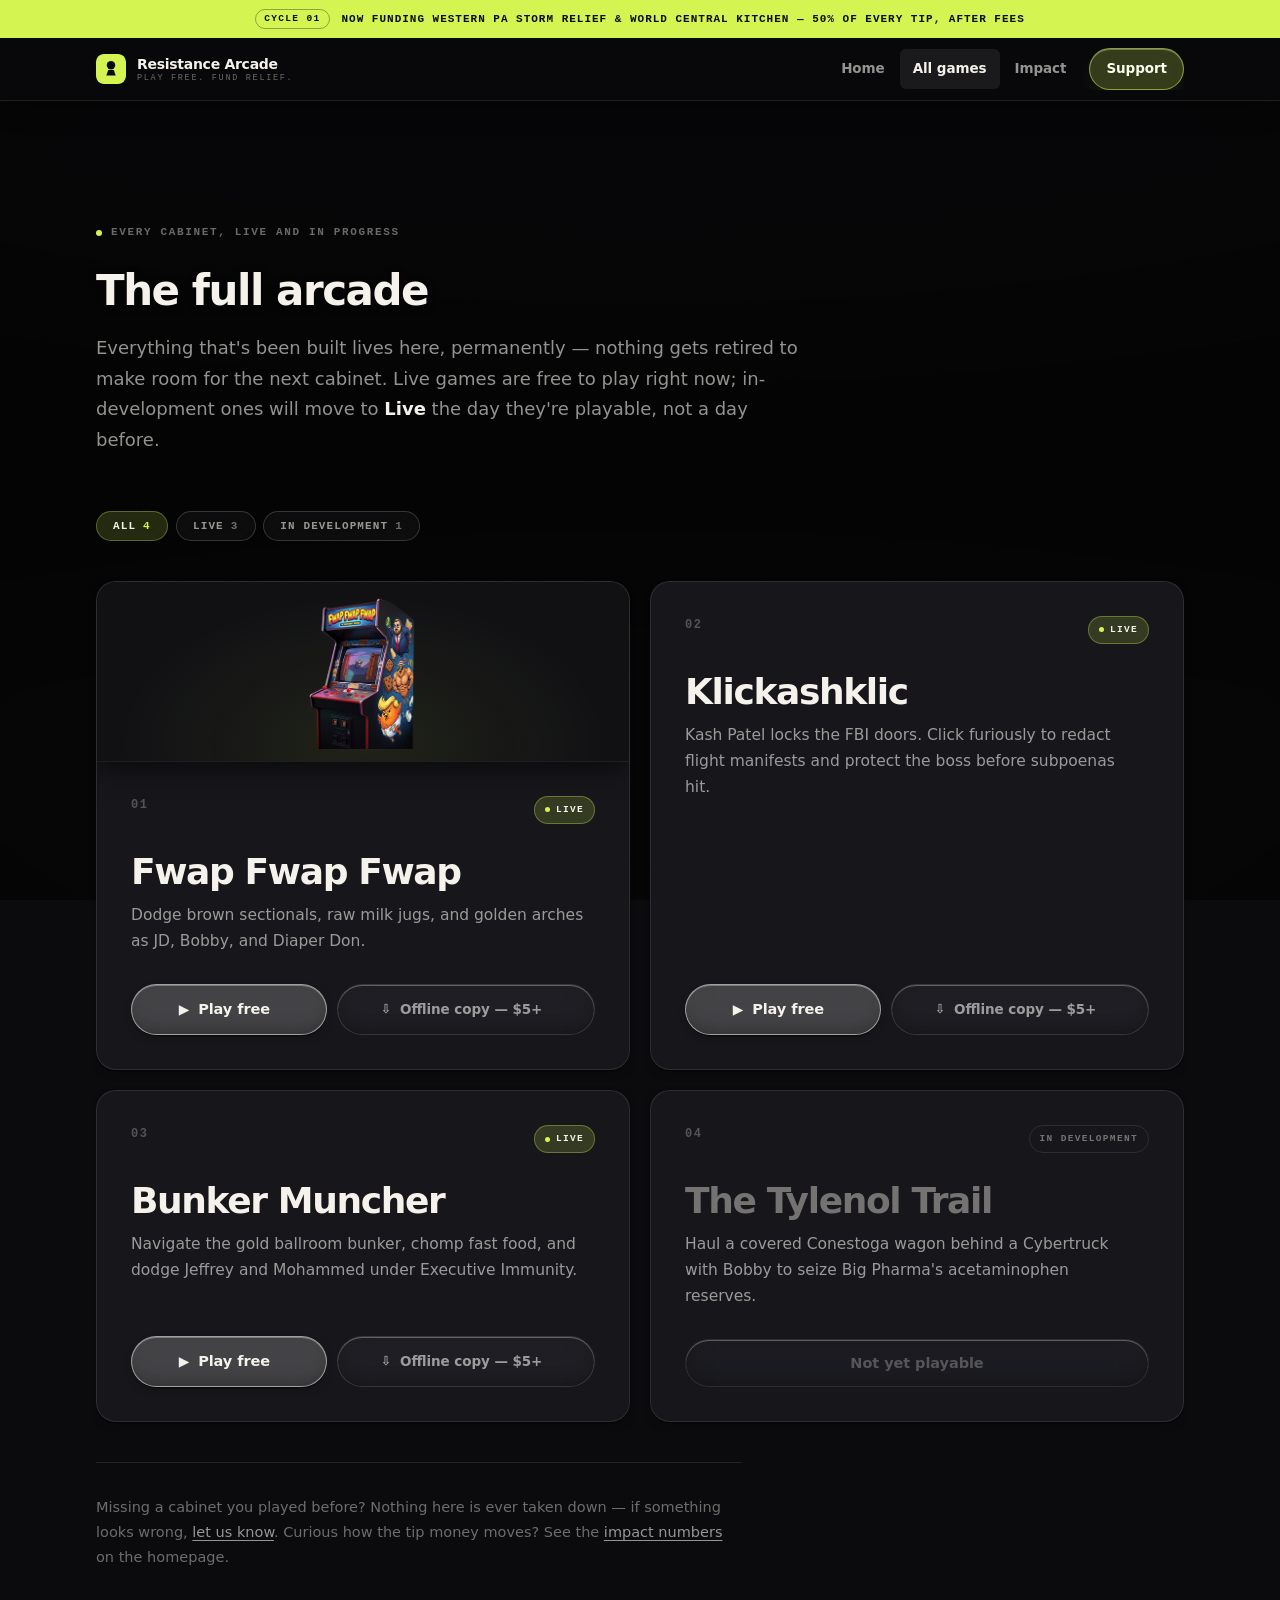
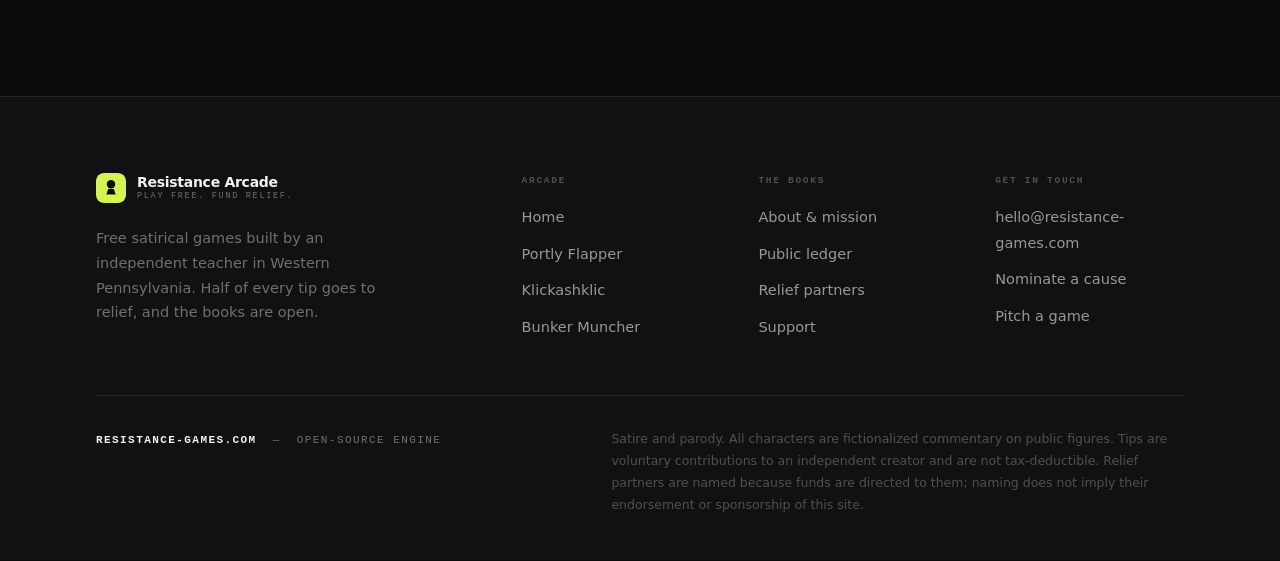
==== games.html @ b3519962 "Display cabinet art in compact 180px slot to preserve native image resolution" ====
<!DOCTYPE html>
<html lang="en">

<head>
  <meta charset="utf-8">
  <meta name="viewport" content="width=device-width, initial-scale=1, viewport-fit=cover">
  <title>All Cabinets — Resistance Arcade</title>
  <meta name="description"
    content="Every Resistance Arcade cabinet in one place — live, offline-ready, and in development. Free to play, always.">
  <link rel="canonical" href="https://resistance-games.com/games.html">
  <meta name="theme-color" content="#0B0B0D">
  <meta name="color-scheme" content="dark">
  <meta name="apple-mobile-web-app-capable" content="yes">
  <meta name="mobile-web-app-capable" content="yes">
  <meta name="apple-mobile-web-app-status-bar-style" content="black-translucent">
  <meta name="apple-mobile-web-app-title" content="Resistance Arcade">
  <meta name="application-name" content="Resistance Arcade">
  <meta name="format-detection" content="telephone=no">
  <link rel="manifest" href="./manifest.webmanifest">
  <link rel="apple-touch-icon" href="./icons/icon-180.png">
  <link rel="icon"
    href="data:image/svg+xml,%3Csvg xmlns='http://www.w3.org/2000/svg' viewBox='0 0 64 64'%3E%3Crect width='64' height='64' rx='14' fill='%23D4F551'/%3E%3Ccircle cx='32' cy='24' r='9' fill='%230B0B0D'/%3E%3Cpath d='M26 34h12l4 12H22z' fill='%230B0B0D'/%3E%3C/svg%3E">

  <meta property="og:type" content="website">
  <meta property="og:site_name" content="Resistance Arcade">
  <meta property="og:url" content="https://resistance-games.com/games.html">
  <meta property="og:title" content="All Cabinets — Resistance Arcade">
  <meta property="og:description" content="Every cabinet, live and in progress, in one place. Free to play, always.">
  <meta name="twitter:card" content="summary_large_image">
  <meta name="twitter:title" content="All Cabinets — Resistance Arcade">
  <meta name="twitter:description" content="Every cabinet, live and in progress, in one place. Free to play, always.">

  <style>
    /* ============================================================
   RESISTANCE ARCADE — resistance-games.com
   Brand system v2 · "editorial protest print"

   Two colours carry meaning, nothing is decorative:
     PAPER  — free, play, the games themselves
     SIGNAL — support, money, the ask
   Everything else is ink and hairlines.
   Single file. No CDNs, no external fonts, no trackers.
   ============================================================ */

    :root {
      /* --- ink --- */
      --ink-000: #0B0B0D;
      /* page ground */
      --ink-050: #111114;
      /* raised surface */
      --ink-100: #17171B;
      /* card */
      --ink-150: #1E1E23;
      /* card hover */
      --ink-200: #2A2A31;
      /* strong hairline */

      /* --- paper --- */
      --paper: #F5F2EC;
      --paper-80: rgba(245, 242, 236, .80);
      --paper-60: rgba(245, 242, 236, .60);
      --paper-42: rgba(245, 242, 236, .42);
      --paper-28: rgba(245, 242, 236, .28);

      /* --- hairlines --- */
      --line: rgba(245, 242, 236, .10);
      --line-soft: rgba(245, 242, 236, .06);
      --line-hard: rgba(245, 242, 236, .18);

      /* --- signal --- */
      --signal: #D4F551;
      --signal-lift: #E2FF7A;
      --signal-deep: #A6C633;
      --signal-08: rgba(212, 245, 81, .08);
      --signal-16: rgba(212, 245, 81, .16);
      --signal-32: rgba(212, 245, 81, .32);

      /* --- type --- */
      --sans: "Segoe UI Variable Display", "Segoe UI", -apple-system, BlinkMacSystemFont, "Helvetica Neue", Inter, system-ui, Arial, sans-serif;
      --mono: ui-monospace, "SFMono-Regular", "Cascadia Mono", "Segoe UI Mono", "Roboto Mono", Menlo, Consolas, monospace;

      /* --- metrics --- */
      --max: 1200px;
      --pad: clamp(20px, 5vw, 56px);
      --r-xs: 6px;
      --r-sm: 10px;
      --r-md: 14px;
      --r-lg: 20px;
      --safe-t: env(safe-area-inset-top, 0px);
      --safe-b: env(safe-area-inset-bottom, 0px);

      /* --- rhythm --- */
      --s1: 8px;
      --s2: 16px;
      --s3: 24px;
      --s4: 32px;
      --s5: 48px;
      --s6: 64px;
      --s7: 96px;
      --s8: 128px;

      /* --- depth ---
     Ambient + contact shadow pairs. Ambient is wide/soft (how much
     light the room loses); contact is tight/dark (where the object
     actually meets the surface). Stacking both reads as depth at
     any size — a single vague shadow does not. */
      --shadow-sm:
        0 1px 1px rgba(0, 0, 0, .5),
        0 4px 10px -4px rgba(0, 0, 0, .5);
      --shadow-md:
        0 1px 1px rgba(0, 0, 0, .4),
        0 12px 28px -10px rgba(0, 0, 0, .6),
        0 32px 60px -24px rgba(0, 0, 0, .5);
      --shadow-lg:
        0 2px 2px rgba(0, 0, 0, .35),
        0 24px 50px -16px rgba(0, 0, 0, .7),
        0 60px 100px -30px rgba(0, 0, 0, .6);
      --shadow-signal:
        0 18px 40px -18px var(--signal-32),
        0 2px 2px rgba(0, 0, 0, .4);

      /* --- neon tube ---
     --neon-core is the hot filament right at the letterforms.
     The wider layers are colour, not white — the text should read
     as a lit green tube, not paper that faded out. */
      --neon-core: #FAFFEC;
      --neon-glow-1: 0 0 2px var(--neon-core);
      --neon-glow-2: 0 0 7px var(--neon-core);
      --neon-glow-3: 0 0 18px var(--signal);
      --neon-glow-4: 0 0 38px var(--signal);
      --neon-glow-5: 0 0 76px var(--signal);
      --neon-glow-6: 0 0 140px var(--signal-32);
      --neon-glow-7: 0 0 230px var(--signal-16);
    }

    *,
    *::before,
    *::after {
      box-sizing: border-box;
    }

    html {
      -webkit-text-size-adjust: 100%;
      scroll-behavior: smooth;
    }

    @media (prefers-reduced-motion:reduce) {
      html {
        scroll-behavior: auto;
      }
    }

    body {
      margin: 0;
      min-height: 100vh;
      min-height: 100dvh;
      background: var(--ink-000);
      color: var(--paper);
      font-family: var(--sans);
      font-size: 16px;
      line-height: 1.6;
      font-feature-settings: "kern" 1, "liga" 1;
      -webkit-font-smoothing: antialiased;
      -moz-osx-font-smoothing: grayscale;
      overflow-x: hidden;
      padding-bottom: var(--safe-b);
    }

    body.is-locked {
      overflow: hidden;
    }

    img {
      max-width: 100%;
      display: block;
    }

    a {
      color: inherit;
    }

    ::selection {
      background: var(--signal);
      color: #0B0B0D;
    }

    :where(a, button, [tabindex]):focus-visible {
      outline: 2px solid var(--signal);
      outline-offset: 3px;
      border-radius: 4px;
    }

    .sr-only {
      position: absolute;
      width: 1px;
      height: 1px;
      margin: -1px;
      padding: 0;
      border: 0;
      clip: rect(0 0 0 0);
      clip-path: inset(50%);
      overflow: hidden;
      white-space: nowrap;
    }

    .skip {
      position: fixed;
      left: 50%;
      top: -80px;
      transform: translateX(-50%);
      z-index: 300;
      padding: 12px 22px;
      background: var(--signal);
      color: #0B0B0D;
      font-family: var(--mono);
      font-size: 11px;
      font-weight: 700;
      letter-spacing: .12em;
      text-transform: uppercase;
      text-decoration: none;
      border-radius: 0 0 var(--r-sm) var(--r-sm);
      transition: top .18s ease;
    }

    .skip:focus {
      top: 0;
    }

    /* Film grain — the print texture that replaces the old CRT gimmick */
    .grain {
      position: fixed;
      inset: 0;
      z-index: 1;
      pointer-events: none;
      opacity: .05;
      mix-blend-mode: overlay;
      background-image: url("data:image/svg+xml,%3Csvg xmlns='http://www.w3.org/2000/svg' width='180' height='180'%3E%3Cfilter id='n'%3E%3CfeTurbulence type='fractalNoise' baseFrequency='0.85' numOctaves='3' stitchTiles='stitch'/%3E%3C/filter%3E%3Crect width='180' height='180' filter='url(%23n)'/%3E%3C/svg%3E");
    }

    @media (prefers-reduced-motion:reduce) {
      .grain {
        opacity: .03;
      }
    }

    /* Vignette — pulls the far edges of the page a shade darker than
   the ground colour so content sits in a shallow "room" instead of
   on a flat plane. Purely tonal, never reads as a visible shape. */
    .vignette {
      position: fixed;
      inset: 0;
      z-index: 0;
      pointer-events: none;
      background:
        radial-gradient(ellipse 130% 60% at 50% -8%, rgba(0, 0, 0, 0) 0%, rgba(0, 0, 0, 0) 55%, rgba(0, 0, 0, .5) 100%),
        radial-gradient(ellipse 130% 60% at 50% 108%, rgba(0, 0, 0, 0) 0%, rgba(0, 0, 0, 0) 55%, rgba(0, 0, 0, .46) 100%),
        radial-gradient(ellipse 90% 90% at 50% 50%, rgba(0, 0, 0, 0) 0%, rgba(0, 0, 0, 0) 62%, rgba(0, 0, 0, .3) 100%);
    }

    /* ============================================================
   LAYOUT PRIMITIVES
   ============================================================ */

    .wrap {
      width: 100%;
      max-width: var(--max);
      margin: 0 auto;
      padding-left: var(--pad);
      padding-right: var(--pad);
    }

    .band {
      position: relative;
      z-index: 2;
      padding-top: clamp(56px, 9vw, 112px);
      padding-bottom: clamp(56px, 9vw, 112px);
      border-top: 1px solid var(--line);
      scroll-margin-top: 72px;
    }

    .band--flush {
      border-top: 0;
    }

    /* Section header: index number + title + rule */
    .sechead {
      display: flex;
      align-items: baseline;
      gap: clamp(14px, 2.4vw, 24px);
      margin-bottom: var(--s3);
    }

    .sechead__idx {
      flex: 0 0 auto;
      font-family: var(--mono);
      font-size: 11px;
      font-weight: 600;
      letter-spacing: .14em;
      color: var(--signal);
      padding-top: .55em;
    }

    .sechead__title {
      margin: 0;
      font-size: clamp(26px, 4.2vw, 42px);
      font-weight: 800;
      letter-spacing: -.035em;
      line-height: 1.05;
      color: var(--paper);
      text-shadow: 0 1px 0 rgba(0, 0, 0, .4), 0 2px 10px rgba(0, 0, 0, .3);
      cursor: default;
    }

    .sechead__rule {
      flex: 1;
      height: 1px;
      background: var(--line);
      transform: translateY(-.35em);
    }

    .sechead__meta {
      flex: 0 0 auto;
      font-family: var(--mono);
      font-size: 11px;
      letter-spacing: .12em;
      text-transform: uppercase;
      color: var(--paper-42);
      padding-top: .55em;
      white-space: nowrap;
    }

    @media (max-width:640px) {
      .sechead__meta {
        display: none;
      }
    }

    .sechead__meta--link {
      text-decoration: none;
      transition: color .16s ease;
    }

    @media (hover:hover) {
      .sechead__meta--link:hover {
        color: var(--signal);
      }
    }

    /* ============================================================
   NEON HEADING HOVER
   Headlines double as the shop sign. At rest they're plain ink
   on paper. On hover the tube stutters awake — a couple of false
   starts, a dim catch, then a full, held glow — the way an actual
   neon tube ionises. Pure CSS: the hover match re-triggers the
   keyframes every time, no JS needed.
   ============================================================ */
    .hero__title,
    .sechead__title {
      transition: text-shadow .5s ease, color .5s ease;
    }

    /* At rest, the big sign is a dying tube — mostly dark, sputtering
   a few uneven, half-hearted sparks that never quite hold. Hovering
   is what actually fixes it (neon-ignite, below). */
    .hero__title {
      animation: neon-dying 6.2s steps(1, end) infinite;
    }

    @keyframes neon-dying {

      0%,
      2% {
        color: var(--paper-28);
        text-shadow: none;
      }

      3% {
        color: var(--neon-core);
        text-shadow: var(--neon-glow-1), var(--neon-glow-2);
      }

      4%,
      7% {
        color: var(--paper-28);
        text-shadow: none;
      }

      8% {
        color: var(--neon-core);
        text-shadow: var(--neon-glow-1), var(--neon-glow-2), var(--neon-glow-3);
      }

      9%,
      19% {
        color: var(--paper-28);
        text-shadow: none;
      }

      20% {
        color: var(--signal-lift);
        text-shadow: var(--neon-glow-1), var(--neon-glow-2);
      }

      23%,
      24% {
        color: var(--paper-42);
        text-shadow: none;
      }

      25% {
        color: var(--signal-lift);
        text-shadow: var(--neon-glow-1), var(--neon-glow-2), var(--neon-glow-3);
      }

      27%,
      44% {
        color: var(--paper-28);
        text-shadow: none;
      }

      45% {
        color: var(--neon-core);
        text-shadow: var(--neon-glow-1), var(--neon-glow-2), var(--neon-glow-3), var(--neon-glow-4);
      }

      46% {
        color: var(--paper-28);
        text-shadow: none;
      }

      47% {
        color: var(--neon-core);
        text-shadow: var(--neon-glow-1), var(--neon-glow-2);
      }

      48%,
      64% {
        color: var(--paper-28);
        text-shadow: none;
      }

      65% {
        color: var(--signal-lift);
        text-shadow: var(--neon-glow-1), var(--neon-glow-2), var(--neon-glow-3);
      }

      67%,
      68% {
        color: var(--paper-42);
        text-shadow: none;
      }

      69% {
        color: var(--signal-lift);
        text-shadow: var(--neon-glow-1), var(--neon-glow-2);
      }

      71%,
      100% {
        color: var(--paper-28);
        text-shadow: none;
      }
    }

    @media (hover:hover) {

      .hero__title:hover,
      .sechead__title:hover {
        animation: neon-ignite 1.3s steps(1, end) 1;
        animation-fill-mode: forwards;
      }
    }

    @keyframes neon-ignite {
      0% {
        color: var(--paper);
        text-shadow: none;
      }

      4% {
        color: var(--neon-core);
        text-shadow: var(--neon-glow-1);
      }

      7% {
        color: var(--paper);
        text-shadow: none;
      }

      12% {
        color: var(--neon-core);
        text-shadow: var(--neon-glow-1), var(--neon-glow-2);
      }

      15% {
        color: var(--paper);
        text-shadow: none;
      }

      16% {
        color: var(--paper);
        text-shadow: none;
      }

      22% {
        color: var(--neon-core);
        text-shadow: var(--neon-glow-1), var(--neon-glow-2), var(--neon-glow-3);
      }

      25% {
        color: var(--paper-60);
        text-shadow: var(--neon-glow-1);
      }

      30% {
        color: var(--neon-core);
        text-shadow: var(--neon-glow-1), var(--neon-glow-2), var(--neon-glow-3), var(--neon-glow-4);
      }

      33% {
        color: var(--paper-80);
        text-shadow: var(--neon-glow-1), var(--neon-glow-2);
      }

      38%,
      100% {
        color: var(--neon-core);
        text-shadow: var(--neon-glow-1), var(--neon-glow-2), var(--neon-glow-3), var(--neon-glow-4), var(--neon-glow-5);
      }
    }

    /* Children with their own colour (the mono "The" kicker, "Arcade")
   are already tube-coloured — they just pick up the inherited glow
   without fighting the flicker's colour swaps. */
    .hero__title .the,
    .hero__title .l2 {
      transition: text-shadow .5s ease;
    }

    @media (prefers-reduced-motion:reduce) {
      .hero__title {
        animation: none;
        color: var(--paper-42);
        text-shadow: none;
      }

      .hero__title:hover,
      .sechead__title:hover {
        animation: none;
        color: var(--neon-core);
        text-shadow: var(--neon-glow-1), var(--neon-glow-2), var(--neon-glow-3), var(--neon-glow-4);
      }
    }

    .seclede {
      margin: 0 0 clamp(32px, 5vw, 56px);
      max-width: 62ch;
      font-size: clamp(16px, 1.9vw, 18px);
      line-height: 1.7;
      color: var(--paper-60);
    }

    /* Small mono eyebrow label */
    .eyebrow {
      display: inline-flex;
      align-items: center;
      gap: 9px;
      font-family: var(--mono);
      font-size: 11px;
      font-weight: 600;
      letter-spacing: .15em;
      text-transform: uppercase;
      color: var(--paper-42);
    }

    .eyebrow .tick {
      width: 6px;
      height: 6px;
      border-radius: 50%;
      background: var(--signal);
    }

    /* ============================================================
   CYCLE BAR
   ============================================================ */

    .cyclebar {
      position: relative;
      z-index: 12;
      background: var(--signal);
      color: #0B0B0D;
      padding-top: var(--safe-t);
      overflow: hidden;
    }

    .cyclebar__in {
      display: flex;
      align-items: center;
      justify-content: center;
      gap: 12px;
      padding: 9px var(--pad);
      font-family: var(--mono);
      font-size: 11px;
      font-weight: 700;
      letter-spacing: .09em;
      text-transform: uppercase;
      text-align: center;
      line-height: 1.5;
    }

    .cyclebar__in b {
      font-weight: 800;
    }

    .cyclebar__tag {
      flex: 0 0 auto;
      padding: 2px 8px;
      border: 1px solid rgba(11, 11, 13, .34);
      border-radius: 999px;
      font-size: 9.5px;
      letter-spacing: .14em;
    }

    @media (max-width:720px) {
      .cyclebar__tag {
        display: none;
      }
    }

    /* ============================================================
   NAV
   ============================================================ */

    .nav {
      position: sticky;
      top: 0;
      z-index: 11;
      background: rgba(11, 11, 13, .72);
      -webkit-backdrop-filter: saturate(180%) blur(18px);
      backdrop-filter: saturate(180%) blur(18px);
      border-bottom: 1px solid var(--line);
      box-shadow: 0 12px 30px -14px rgba(0, 0, 0, .6);
    }

    .nav__in {
      display: flex;
      align-items: center;
      gap: var(--s3);
      height: 62px;
    }

    .brand {
      display: inline-flex;
      align-items: center;
      gap: 11px;
      text-decoration: none;
      flex: 0 0 auto;
    }

    .brand__mark {
      width: 30px;
      height: 30px;
      border-radius: 8px;
      display: block;
    }

    .brand__type {
      display: flex;
      flex-direction: column;
      line-height: 1;
    }

    .brand__type b {
      font-size: 14px;
      font-weight: 800;
      letter-spacing: -.02em;
      color: var(--paper);
    }

    .brand__type span {
      margin-top: 3px;
      font-family: var(--mono);
      font-size: 8.5px;
      letter-spacing: .2em;
      text-transform: uppercase;
      color: var(--paper-42);
    }

    @media (max-width:520px) {
      .brand__type span {
        display: none;
      }
    }

    .nav__links {
      flex: 1;
      display: flex;
      align-items: center;
      justify-content: flex-end;
      gap: 2px;
      overflow-x: auto;
      scrollbar-width: none;
      -webkit-overflow-scrolling: touch;
    }

    .nav__links::-webkit-scrollbar {
      display: none;
    }

    .navlink {
      flex: 0 0 auto;
      appearance: none;
      border: 0;
      background: none;
      padding: 9px 13px;
      border-radius: var(--r-xs);
      font-family: var(--sans);
      font-size: 13.5px;
      font-weight: 600;
      letter-spacing: -.005em;
      color: var(--paper-60);
      text-decoration: none;
      cursor: pointer;
      white-space: nowrap;
      transition: color .16s ease, background .16s ease;
      -webkit-tap-highlight-color: transparent;
    }

    @media (hover:hover) {
      .navlink:hover {
        color: var(--paper);
        background: rgba(245, 242, 236, .06);
      }
    }

    .navlink--cta {
      margin-left: 8px;
      padding: 9px 16px;
      background: rgba(212, 245, 81, .22);
      backdrop-filter: blur(14px) saturate(170%);
      -webkit-backdrop-filter: blur(14px) saturate(170%);
      border: 1px solid rgba(212, 245, 81, .55);
      box-shadow: inset 0 1px 0 rgba(255, 255, 255, .3), 0 10px 24px -12px var(--signal-32);
      color: var(--neon-core);
      font-weight: 700;
      border-radius: 999px;
      transition: background .16s ease, border-color .16s ease, color .16s ease;
    }

    @media (hover:hover) {
      .navlink--cta:hover {
        background: rgba(212, 245, 81, .32);
        border-color: var(--signal-lift);
        color: #fff;
      }
    }

    /* Below the breakpoint the links overflow and scroll. `flex-end` would
   strand the first items off the left edge with no way to reach them,
   so the row anchors to the start instead. */
    @media (max-width:760px) {
      .nav__links {
        justify-content: flex-start;
      }
    }

    @media (max-width:600px) {
      .nav__in {
        gap: var(--s2);
      }

      .navlink {
        padding: 9px 10px;
        font-size: 13px;
      }
    }

    /* Logomark carries the brand once there is no room for the wordmark */
    @media (max-width:520px) {
      .brand__type {
        display: none;
      }

      .nav__in {
        gap: 12px;
      }
    }

    /* ============================================================
   HERO
   ============================================================ */

    .hero {
      position: relative;
      z-index: 2;
      padding-top: clamp(56px, 9vw, 108px);
      padding-bottom: clamp(40px, 6vw, 72px);
      overflow: hidden;
    }

    .hero::before {
      content: "";
      position: absolute;
      top: -40%;
      right: -10%;
      width: min(760px, 90vw);
      aspect-ratio: 1;
      background: radial-gradient(circle, var(--signal-16) 0%, rgba(212, 245, 81, 0) 66%);
      pointer-events: none;
    }

    .hero::after {
      content: "";
      position: absolute;
      inset: auto -6% -30% auto;
      width: min(520px, 70vw);
      aspect-ratio: 1;
      background: radial-gradient(circle, var(--signal-08) 0%, rgba(212, 245, 81, 0) 70%);
      pointer-events: none;
    }

    .hero__eyebrow {
      margin-bottom: clamp(22px, 3.6vw, 34px);
    }

    .hero__title {
      margin: 0;
      font-size: clamp(46px, 12.5vw, 132px);
      font-weight: 800;
      line-height: .90;
      letter-spacing: -.055em;
      text-transform: uppercase;
      color: var(--paper);
      text-shadow: 0 1px 0 rgba(0, 0, 0, .4), 0 3px 14px rgba(0, 0, 0, .35);
      cursor: default;
    }

    .hero__title .the {
      display: block;
      font-family: var(--mono);
      font-size: clamp(11px, 1.5vw, 14px);
      font-weight: 600;
      letter-spacing: .34em;
      line-height: 1;
      color: var(--signal);
      margin-bottom: clamp(12px, 1.8vw, 20px);
      text-transform: uppercase;
    }

    .hero__title .l2 {
      display: block;
      color: var(--signal);
    }

    .hero__lede {
      margin: clamp(26px, 4vw, 40px) 0 0;
      max-width: 56ch;
      font-size: clamp(17px, 2.1vw, 21px);
      line-height: 1.62;
      color: var(--paper-60);
    }

    .hero__lede strong {
      color: var(--paper);
      font-weight: 650;
    }

    .hero__cta {
      margin-top: clamp(28px, 4vw, 40px);
      display: flex;
      flex-wrap: wrap;
      gap: 12px;
    }

    .hero__cta .btn {
      width: auto;
    }

    .hero__badges {
      margin: clamp(30px, 4.4vw, 44px) 0 0;
      padding: 0;
      list-style: none;
      display: flex;
      flex-wrap: wrap;
      gap: 8px 10px;
    }

    .hero__badges li {
      font-family: var(--mono);
      font-size: 10.5px;
      letter-spacing: .13em;
      text-transform: uppercase;
      padding: 6px 13px;
      border-radius: 999px;
      background: rgba(212, 245, 81, .05);
      border: 1px solid var(--signal);
      color: var(--neon-core);
      text-shadow:
        0 0 2px var(--neon-core),
        0 0 6px var(--signal),
        0 0 15px var(--signal);
      box-shadow:
        0 0 1px var(--signal),
        0 0 3px var(--signal),
        0 0 12px var(--signal-32),
        inset 0 0 8px var(--signal-16);
      animation: neon-hum 3.4s ease-in-out infinite;
    }

    .hero__badges li:nth-child(2) {
      animation-delay: -.6s;
    }

    .hero__badges li:nth-child(3) {
      animation-delay: -1.5s;
    }

    .hero__badges li:nth-child(4) {
      animation-delay: -.3s;
    }

    .hero__badges li:nth-child(5) {
      animation-delay: -2.1s;
    }

    @keyframes neon-hum {

      0%,
      100% {
        filter: brightness(1);
      }

      45% {
        filter: brightness(1.14);
      }

      50% {
        filter: brightness(.94);
      }

      55% {
        filter: brightness(1.1);
      }
    }

    @media (prefers-reduced-motion:reduce) {
      .hero__badges li {
        animation: none;
      }
    }

    /* ============================================================
   STAT STRIP
   ============================================================ */

    .stats {
      position: relative;
      z-index: 2;
      border-top: 1px solid var(--line);
      border-bottom: 1px solid var(--line);
      background: var(--ink-050);
      box-shadow: inset 0 12px 24px -18px rgba(0, 0, 0, .65), inset 0 -12px 24px -18px rgba(0, 0, 0, .65);
    }

    .stats__grid {
      display: grid;
      grid-template-columns: 1fr;
    }

    @media (min-width:720px) {
      .stats__grid {
        grid-template-columns: repeat(3, 1fr);
      }
    }

    .stat {
      padding: clamp(24px, 3.4vw, 36px) 0;
      border-bottom: 1px solid var(--line);
    }

    .stat:last-child {
      border-bottom: 0;
    }

    @media (min-width:720px) {
      .stat {
        border-bottom: 0;
        border-left: 1px solid var(--line);
        padding-left: clamp(24px, 3vw, 40px);
      }

      .stat:first-child {
        border-left: 0;
        padding-left: 0;
      }
    }

    .stat__label {
      display: block;
      font-family: var(--mono);
      font-size: 10px;
      font-weight: 600;
      letter-spacing: .17em;
      text-transform: uppercase;
      color: var(--paper-42);
      margin-bottom: 12px;
    }

    .stat__value {
      display: block;
      font-size: clamp(28px, 4.6vw, 44px);
      font-weight: 800;
      line-height: 1;
      letter-spacing: -.04em;
      font-variant-numeric: tabular-nums;
      color: var(--paper);
    }

    .stat--signal .stat__value {
      color: var(--signal);
    }

    .stat__sub {
      display: block;
      margin-top: 10px;
      font-size: 13px;
      line-height: 1.6;
      color: var(--paper-42);
    }

    .stats__foot {
      padding: 0 0 clamp(22px, 3vw, 30px);
      margin: 0;
      font-family: var(--mono);
      font-size: 11px;
      line-height: 1.8;
      color: var(--paper-28);
      max-width: 88ch;
    }

    /* ============================================================
   GAMES
   ============================================================ */

    .games {
      display: grid;
      grid-template-columns: 1fr;
      gap: clamp(14px, 1.6vw, 20px);
    }

    @media (min-width:760px) {
      .games {
        grid-template-columns: repeat(2, minmax(0, 1fr));
      }
    }

    .game {
      position: relative;
      display: flex;
      flex-direction: column;
      background: var(--ink-100);
      border: 1px solid var(--line);
      border-radius: var(--r-lg);
      box-shadow: var(--shadow-sm);
      overflow: hidden;
      transition: background .2s ease, border-color .2s ease, transform .2s ease, box-shadow .2s ease;
    }

    .game__art {
      display: block;
      width: 100%;
      height: 180px;
      object-fit: contain;
      object-position: center;
      background: radial-gradient(ellipse at 50% 90%, rgba(212, 245, 81, 0.08) 0%, rgba(17, 17, 20, 0) 65%), var(--ink-050);
      padding: 12px 0;
      border-bottom: 1px solid var(--line-soft);
      filter: drop-shadow(0 6px 14px rgba(0, 0, 0, 0.6));
      transition: transform .2s ease, filter .2s ease;
    }

    .game__body {
      display: flex;
      flex-direction: column;
      flex: 1;
      padding: clamp(24px, 3vw, 34px);
    }

    @media (hover:hover) {
      .game:not(.game--soon):hover {
        background: var(--ink-150);
        border-color: var(--line-hard);
        transform: translateY(-3px);
        box-shadow: var(--shadow-md);
      }

      .game:not(.game--soon):hover .game__art {
        transform: translateY(-2px) scale(1.02);
        filter: drop-shadow(0 10px 20px rgba(0, 0, 0, 0.8));
      }

      .game:not(.game--soon):hover .game__idx {
        color: var(--signal);
      }
    }

    @media (prefers-reduced-motion:reduce) {
      .game {
        transition: none;
      }

      .game:hover {
        transform: none;
      }
    }

    .game__top {
      display: flex;
      align-items: flex-start;
      justify-content: space-between;
      gap: 16px;
      margin-bottom: clamp(20px, 3vw, 30px);
    }

    .game__idx {
      font-family: var(--mono);
      font-size: 12px;
      font-weight: 600;
      letter-spacing: .12em;
      color: var(--paper-28);
      transition: color .2s ease;
    }

    .pill {
      flex: 0 0 auto;
      display: inline-flex;
      align-items: center;
      gap: 6px;
      font-family: var(--mono);
      font-size: 9.5px;
      font-weight: 700;
      letter-spacing: .14em;
      text-transform: uppercase;
      padding: 5px 10px;
      border-radius: 999px;
      white-space: nowrap;
    }

    .pill--live {
      color: var(--paper);
      background: var(--signal-16);
      border: 1px solid var(--signal-32);
    }

    .pill--live .dot {
      width: 5px;
      height: 5px;
      border-radius: 50%;
      background: var(--signal);
    }

    .pill--soon {
      color: var(--paper-42);
      border: 1px solid var(--line);
    }

    .game__title {
      margin: 0 0 12px;
      font-size: clamp(26px, 3.4vw, 36px);
      font-weight: 800;
      line-height: 1.02;
      letter-spacing: -.038em;
      color: var(--paper);
    }

    .game--soon .game__title {
      color: var(--paper-42);
    }

    /* The link-out tile that replaces a fixed 4th card on the homepage
   teaser — visually a doorway, not another cabinet. */
    .game--browse {
      border-style: dashed;
      background: var(--ink-050);
      justify-content: center;
    }

    .game--browse .game__title {
      color: var(--paper-80);
    }

    .game--browse .game__desc {
      max-width: none;
    }

    @media (hover:hover) {
      .game--browse:hover .btn--line {
        --btn-bg: rgba(212, 245, 81, .14);
        --btn-bd: var(--signal-32);
        --btn-fg: var(--signal-lift);
      }
    }

    .game__desc {
      margin: 0 0 clamp(22px, 3vw, 30px);
      font-size: 15.5px;
      line-height: 1.68;
      color: var(--paper-60);
      flex: 1;
      max-width: 46ch;
    }

    .game__actions {
      display: flex;
      flex-wrap: wrap;
      gap: 10px;
    }

    .game__actions .btn {
      width: auto;
      flex: 1 1 auto;
      min-width: 140px;
    }

    /* ============================================================
   BUTTONS
   ============================================================ */

    .btn {
      --btn-bg: rgba(245, 242, 236, .06);
      --btn-fg: var(--paper);
      --btn-bd: rgba(245, 242, 236, .16);
      --btn-shadow: var(--shadow-sm);
      display: inline-flex;
      align-items: center;
      justify-content: center;
      gap: 9px;
      width: 100%;
      min-height: 48px;
      padding: 13px 22px;
      background: var(--btn-bg);
      color: var(--btn-fg);
      border: 1px solid var(--btn-bd);
      border-radius: 999px;
      backdrop-filter: blur(16px) saturate(170%);
      -webkit-backdrop-filter: blur(16px) saturate(170%);
      box-shadow:
        inset 0 1px 0 rgba(255, 255, 255, .3),
        inset 0 -14px 18px -14px rgba(0, 0, 0, .35),
        var(--btn-shadow);
      font-family: var(--sans);
      font-size: 14.5px;
      font-weight: 650;
      letter-spacing: -.005em;
      text-decoration: none;
      text-align: center;
      cursor: pointer;
      transition: background .18s ease, color .18s ease, border-color .18s ease, transform .12s ease, box-shadow .18s ease;
      -webkit-tap-highlight-color: transparent;
      touch-action: manipulation;
    }

    .btn:active {
      transform: translateY(1px);
    }

    .btn .ico {
      font-size: .95em;
      line-height: 1;
    }

    /* Paper — free, play, the games. The brightest, most opaque pane —
   still glass, the page behind it stays faintly visible through
   the frost. */
    .btn--paper {
      --btn-bg: rgba(245, 242, 236, .20);
      --btn-fg: var(--paper);
      --btn-bd: rgba(255, 255, 255, .5);
      --btn-shadow: var(--shadow-sm);
      font-weight: 700;
    }

    @media (hover:hover) {
      .btn--paper:hover {
        --btn-bg: rgba(255, 255, 255, .32);
        --btn-bd: rgba(255, 255, 255, .72);
        --btn-shadow: var(--shadow-md);
      }
    }

    /* Signal — support, money, the ask. Green-tinted glass, lit from
   within — the same tube colour as the neon headings. */
    .btn--signal {
      --btn-bg: rgba(212, 245, 81, .20);
      --btn-fg: var(--neon-core);
      --btn-bd: rgba(212, 245, 81, .55);
      --btn-shadow: var(--shadow-signal);
      font-weight: 700;
    }

    @media (hover:hover) {
      .btn--signal:hover {
        --btn-bg: rgba(212, 245, 81, .30);
        --btn-bd: var(--signal-lift);
        --btn-fg: #fff;
      }
    }

    /* Outline — secondary. Barely-there pane, mostly a lit edge. */
    .btn--line {
      --btn-bg: rgba(245, 242, 236, .05);
      --btn-fg: var(--paper);
      --btn-bd: rgba(245, 242, 236, .22);
      --btn-shadow: var(--shadow-sm);
    }

    @media (hover:hover) {
      .btn--line:hover {
        --btn-bg: rgba(245, 242, 236, .13);
        --btn-bd: rgba(245, 242, 236, .42);
      }
    }

    /* Quiet — tertiary, compact */
    .btn--quiet {
      --btn-bg: rgba(245, 242, 236, .03);
      --btn-fg: var(--paper-60);
      --btn-bd: rgba(245, 242, 236, .12);
      --btn-shadow: 0 0 0 rgba(0, 0, 0, 0);
      min-height: 42px;
      padding: 10px 18px;
      font-size: 13.5px;
    }

    @media (hover:hover) {
      .btn--quiet:hover {
        --btn-fg: var(--signal);
        --btn-bd: var(--signal-32);
        --btn-bg: var(--signal-08);
      }
    }

    .btn[disabled] {
      --btn-bg: rgba(245, 242, 236, .02);
      --btn-fg: var(--paper-28);
      --btn-bd: rgba(245, 242, 236, .08);
      --btn-shadow: 0 0 0 rgba(0, 0, 0, 0);
      cursor: not-allowed;
    }

    .btn[disabled]:active {
      transform: none;
    }

    /* ============================================================
   PARTNERS
   ============================================================ */

    .partners {
      display: grid;
      grid-template-columns: 1fr;
      gap: clamp(14px, 1.6vw, 20px);
    }

    @media (min-width:820px) {
      .partners {
        grid-template-columns: repeat(2, minmax(0, 1fr));
      }
    }

    .partner {
      display: flex;
      flex-direction: column;
      padding: clamp(24px, 3vw, 34px);
      background: var(--ink-100);
      border: 1px solid var(--line);
      border-radius: var(--r-lg);
      box-shadow: var(--shadow-sm);
    }

    .partner__head {
      display: flex;
      align-items: center;
      gap: 14px;
      padding-bottom: var(--s3);
      margin-bottom: var(--s3);
      border-bottom: 1px solid var(--line);
    }

    /* Slot for an approved logo. Replace the initials with an <img>
   once the organization has given written permission. */
    .partner__mark {
      flex: 0 0 auto;
      width: 48px;
      height: 48px;
      display: inline-flex;
      align-items: center;
      justify-content: center;
      border: 1px solid var(--line-hard);
      border-radius: var(--r-sm);
      font-family: var(--mono);
      font-size: 12px;
      font-weight: 700;
      letter-spacing: .02em;
      color: var(--paper-60);
    }

    .partner__scope {
      display: block;
      font-family: var(--mono);
      font-size: 9.5px;
      font-weight: 600;
      letter-spacing: .17em;
      text-transform: uppercase;
      color: var(--signal);
      margin-bottom: 5px;
    }

    .partner__name {
      margin: 0;
      font-size: 18px;
      font-weight: 750;
      letter-spacing: -.022em;
      line-height: 1.25;
      color: var(--paper);
    }

    .partner__body {
      margin: 0;
      font-size: 15px;
      line-height: 1.7;
      color: var(--paper-60);
    }

    .partner__why {
      margin-top: var(--s3);
      padding-left: 16px;
      border-left: 2px solid var(--signal-32);
      font-size: 14.5px;
      line-height: 1.7;
      color: var(--paper-60);
      flex: 1;
    }

    .partner__why b {
      display: block;
      font-family: var(--mono);
      font-size: 9.5px;
      font-weight: 600;
      letter-spacing: .17em;
      text-transform: uppercase;
      color: var(--paper-42);
      margin-bottom: 7px;
    }

    .partner__meta {
      margin: var(--s3) 0 0;
      padding-top: var(--s2);
      border-top: 1px solid var(--line);
      font-family: var(--mono);
      font-size: 10.5px;
      letter-spacing: .05em;
      color: var(--paper-28);
      line-height: 1.8;
    }

    .partner__meta a {
      color: var(--paper-42);
      text-decoration: underline;
      text-underline-offset: 3px;
    }

    @media (hover:hover) {
      .partner__meta a:hover {
        color: var(--signal);
      }
    }

    .rotation {
      margin-top: clamp(18px, 2.4vw, 26px);
      padding: clamp(20px, 2.6vw, 28px);
      border: 1px solid var(--line);
      border-radius: var(--r-lg);
      background: var(--ink-050);
      box-shadow: var(--shadow-sm);
      font-size: 15px;
      line-height: 1.72;
      color: var(--paper-60);
    }

    .rotation strong {
      color: var(--paper);
      font-weight: 650;
    }

    /* ============================================================
   SUPPORT
   ============================================================ */

    .support {
      position: relative;
      padding: clamp(28px, 4.4vw, 52px);
      border: 1px solid var(--signal-32);
      border-radius: var(--r-lg);
      background:
        radial-gradient(120% 130% at 0% 0%, var(--signal-08), rgba(212, 245, 81, 0) 62%),
        var(--ink-050);
      box-shadow: var(--shadow-signal);
      overflow: hidden;
    }

    .support__title {
      margin: var(--s3) 0 0;
      font-size: clamp(28px, 4.6vw, 46px);
      font-weight: 800;
      line-height: 1.02;
      letter-spacing: -.042em;
      color: var(--paper);
      max-width: 18ch;
    }

    .support__copy {
      margin: var(--s3) 0 0;
      max-width: 64ch;
      font-size: clamp(16px, 1.9vw, 18px);
      line-height: 1.72;
      color: var(--paper-60);
    }

    .support__copy strong {
      color: var(--paper);
      font-weight: 650;
    }

    .support__cta {
      margin-top: clamp(28px, 3.6vw, 40px);
      display: grid;
      grid-template-columns: 1fr;
      gap: 12px;
    }

    @media (min-width:620px) {
      .support__cta {
        grid-template-columns: repeat(2, minmax(0, 1fr));
      }

      .support__cta .btn--line {
        grid-column: 1 / -1;
      }
    }

    @media (min-width:900px) {
      .support__cta {
        grid-template-columns: repeat(3, minmax(0, 1fr));
      }

      .support__cta .btn--line {
        grid-column: auto;
      }
    }

    .allocation {
      margin-top: clamp(30px, 4vw, 44px);
      padding-top: clamp(24px, 3vw, 32px);
      border-top: 1px solid var(--line);
    }

    .alloc__bar {
      display: flex;
      height: 8px;
      border-radius: 999px;
      overflow: hidden;
      margin-bottom: var(--s3);
      background: var(--ink-200);
    }

    .alloc__seg {
      height: 100%;
    }

    .alloc__seg--a {
      width: 25%;
      background: var(--signal);
    }

    .alloc__seg--b {
      width: 25%;
      background: var(--signal-lift);
      opacity: .62;
    }

    .alloc__seg--c {
      width: 50%;
      background: var(--paper-28);
    }

    .alloc__list {
      margin: 0;
      padding: 0;
      list-style: none;
      display: grid;
      gap: 14px;
      grid-template-columns: 1fr;
    }

    @media (min-width:700px) {
      .alloc__list {
        grid-template-columns: repeat(3, 1fr);
        gap: 24px;
      }
    }

    .alloc__list li {
      display: flex;
      gap: 14px;
      align-items: flex-start;
      font-size: 14px;
      line-height: 1.6;
      color: var(--paper-60);
    }

    .alloc__pct {
      flex: 0 0 auto;
      min-width: 46px;
      font-size: 19px;
      font-weight: 800;
      letter-spacing: -.03em;
      font-variant-numeric: tabular-nums;
      color: var(--paper);
    }

    .alloc__list li:nth-child(1) .alloc__pct,
    .alloc__list li:nth-child(2) .alloc__pct {
      color: var(--signal);
    }

    .alloc__list strong {
      color: var(--paper);
      font-weight: 650;
    }

    .fineprint {
      margin: clamp(24px, 3vw, 32px) 0 0;
      padding-top: var(--s3);
      border-top: 1px solid var(--line);
      font-size: 13px;
      line-height: 1.75;
      color: var(--paper-42);
      max-width: 76ch;
    }

    /* ============================================================
   INVOLVE
   ============================================================ */

    .involve {
      display: grid;
      grid-template-columns: 1fr;
      gap: clamp(14px, 1.6vw, 20px);
    }

    @media (min-width:760px) {
      .involve {
        grid-template-columns: repeat(2, minmax(0, 1fr));
      }
    }

    .involve__card {
      display: flex;
      flex-direction: column;
      padding: clamp(24px, 3vw, 34px);
      background: var(--ink-100);
      border: 1px solid var(--line);
      border-radius: var(--r-lg);
      box-shadow: var(--shadow-sm);
      transition: border-color .2s ease, box-shadow .2s ease, transform .2s ease;
    }

    @media (hover:hover) {
      .involve__card:hover {
        border-color: var(--line-hard);
        box-shadow: var(--shadow-md);
        transform: translateY(-2px);
      }
    }

    @media (prefers-reduced-motion:reduce) {
      .involve__card:hover {
        transform: none;
      }
    }

    .involve__h {
      margin: var(--s2) 0 12px;
      font-size: clamp(21px, 2.6vw, 26px);
      font-weight: 750;
      letter-spacing: -.03em;
      line-height: 1.15;
      color: var(--paper);
    }

    .involve__p {
      margin: 0 0 var(--s4);
      font-size: 15px;
      line-height: 1.7;
      color: var(--paper-60);
      flex: 1;
    }

    .involve__card .btn {
      width: auto;
      align-self: flex-start;
    }

    /* ============================================================
   MODALS
   ============================================================ */

    .scrim {
      position: fixed;
      inset: 0;
      z-index: 200;
      display: none;
      padding: calc(16px + var(--safe-t)) 14px calc(16px + var(--safe-b));
      background: rgba(6, 6, 8, .78);
      -webkit-backdrop-filter: blur(10px);
      backdrop-filter: blur(10px);
      overflow-y: auto;
      overscroll-behavior: contain;
    }

    .scrim.is-open {
      display: flex;
      align-items: flex-start;
      justify-content: center;
    }

    @media (min-width:700px) {
      .scrim.is-open {
        align-items: center;
        padding: 32px;
      }
    }

    .dialog {
      position: relative;
      width: 100%;
      max-width: 820px;
      margin: auto;
      background: var(--ink-050);
      border: 1px solid var(--line-hard);
      border-radius: var(--r-lg);
      box-shadow: 0 40px 100px -30px rgba(0, 0, 0, .9);
      animation: dialog-in .2s cubic-bezier(.2, .7, .3, 1);
      overflow: hidden;
    }

    @keyframes dialog-in {
      from {
        opacity: 0;
        transform: translateY(14px) scale(.99);
      }

      to {
        opacity: 1;
        transform: none;
      }
    }

    @media (prefers-reduced-motion:reduce) {
      .dialog {
        animation: none;
      }
    }

    .dialog__bar {
      position: sticky;
      top: 0;
      z-index: 2;
      display: flex;
      align-items: center;
      justify-content: space-between;
      gap: 14px;
      padding: 16px clamp(20px, 3vw, 30px);
      background: rgba(17, 17, 20, .92);
      -webkit-backdrop-filter: blur(12px);
      backdrop-filter: blur(12px);
      border-bottom: 1px solid var(--line);
    }

    .dialog__bar h2 {
      margin: 0;
      font-size: 16px;
      font-weight: 750;
      letter-spacing: -.02em;
      color: var(--paper);
    }

    .dialog__x {
      flex: 0 0 auto;
      width: 38px;
      height: 38px;
      display: inline-flex;
      align-items: center;
      justify-content: center;
      border: 1px solid var(--line-hard);
      border-radius: 999px;
      background: transparent;
      color: var(--paper-60);
      font-size: 15px;
      line-height: 1;
      cursor: pointer;
      transition: background .16s ease, color .16s ease, border-color .16s ease;
      -webkit-tap-highlight-color: transparent;
    }

    @media (hover:hover) {
      .dialog__x:hover {
        background: var(--signal);
        border-color: var(--signal);
        color: #0B0B0D;
      }
    }

    .dialog__body {
      padding: clamp(24px, 3.4vw, 36px);
    }

    .callout {
      margin: 0 0 clamp(24px, 3vw, 32px);
      padding: 18px 20px;
      border: 1px solid var(--signal-32);
      border-radius: var(--r-md);
      background: var(--signal-08);
      font-size: 15px;
      line-height: 1.72;
      color: var(--paper-80);
    }

    .callout strong {
      color: var(--signal);
      font-weight: 700;
    }

    /* Ledger table */
    .tablewrap {
      overflow-x: auto;
      -webkit-overflow-scrolling: touch;
      border: 1px solid var(--line);
      border-radius: var(--r-md);
    }

    table.ledger {
      width: 100%;
      min-width: 820px;
      border-collapse: collapse;
      font-size: 13.5px;
    }

    table.ledger caption {
      caption-side: top;
      text-align: left;
      padding: 14px 18px;
      font-family: var(--mono);
      font-size: 10px;
      letter-spacing: .16em;
      text-transform: uppercase;
      color: var(--paper-42);
      border-bottom: 1px solid var(--line);
    }

    table.ledger th,
    table.ledger td {
      padding: 15px 18px;
      text-align: left;
      border-bottom: 1px solid var(--line-soft);
      white-space: nowrap;
    }

    table.ledger thead th {
      font-family: var(--mono);
      font-size: 9.5px;
      font-weight: 600;
      letter-spacing: .14em;
      text-transform: uppercase;
      color: var(--paper-42);
      background: var(--ink-100);
      border-bottom: 1px solid var(--line);
    }

    table.ledger tbody tr:last-child td {
      border-bottom: 0;
    }

    table.ledger td {
      color: var(--paper-60);
      font-variant-numeric: tabular-nums;
    }

    table.ledger td.period {
      color: var(--paper);
      font-weight: 650;
    }

    .chip {
      display: inline-block;
      font-family: var(--mono);
      font-size: 9.5px;
      font-weight: 700;
      letter-spacing: .12em;
      text-transform: uppercase;
      padding: 5px 10px;
      border-radius: 999px;
      border: 1px solid var(--signal-32);
      background: var(--signal-16);
      color: var(--paper);
    }

    .chip--done {
      border-color: var(--line-hard);
      background: transparent;
      color: var(--paper-42);
    }

    .notes {
      margin-top: clamp(22px, 3vw, 30px);
      display: grid;
      gap: 12px;
      font-size: 13.5px;
      line-height: 1.75;
      color: var(--paper-42);
    }

    .notes p {
      margin: 0;
      padding-left: 18px;
      position: relative;
    }

    .notes p::before {
      content: "";
      position: absolute;
      left: 0;
      top: .62em;
      width: 7px;
      height: 1px;
      background: var(--signal);
    }

    .dialog__close {
      margin-top: clamp(26px, 3.4vw, 34px);
    }

    .dialog__close .btn {
      width: auto;
    }

    /* About prose */
    .prose__block+.prose__block {
      margin-top: clamp(28px, 3.6vw, 38px);
      padding-top: clamp(28px, 3.6vw, 38px);
      border-top: 1px solid var(--line);
    }

    .prose__h {
      margin: 0 0 14px;
      font-family: var(--mono);
      font-size: 10.5px;
      font-weight: 600;
      letter-spacing: .18em;
      text-transform: uppercase;
      color: var(--signal);
    }

    .prose__p {
      margin: 0;
      font-size: 16px;
      line-height: 1.78;
      color: var(--paper-60);
    }

    .prose__p+.prose__p {
      margin-top: 14px;
    }

    .prose__p strong {
      color: var(--paper);
      font-weight: 650;
    }

    .prose__p em {
      color: var(--signal);
      font-style: normal;
    }

    .prose__lead {
      font-size: clamp(18px, 2.2vw, 22px);
      line-height: 1.6;
      letter-spacing: -.018em;
      color: var(--paper);
      font-weight: 600;
    }

    .signoff {
      margin-top: 18px;
      padding: 22px 24px;
      border: 1px solid var(--line-hard);
      border-radius: var(--r-md);
      background: var(--ink-100);
      box-shadow: var(--shadow-sm);
      font-size: 16px;
      line-height: 1.75;
      color: var(--paper-80);
    }

    .signoff__name {
      display: block;
      margin-top: 14px;
      font-family: var(--mono);
      font-size: 10.5px;
      letter-spacing: .18em;
      text-transform: uppercase;
      color: var(--signal);
    }

    /* ============================================================
   TOAST
   ============================================================ */

    .toast {
      position: fixed;
      z-index: 190;
      left: 50%;
      bottom: calc(20px + var(--safe-b));
      transform: translateX(-50%);
      width: calc(100% - 28px);
      max-width: 520px;
      display: none;
      padding: 16px 16px 16px 20px;
      background: var(--paper);
      color: #0B0B0D;
      border-radius: var(--r-md);
      box-shadow: 0 26px 60px -20px rgba(0, 0, 0, .85);
    }

    .toast.is-visible {
      display: flex;
      animation: toast-in .28s cubic-bezier(.2, .7, .3, 1);
    }

    @keyframes toast-in {
      from {
        opacity: 0;
        transform: translate(-50%, 18px);
      }

      to {
        opacity: 1;
        transform: translate(-50%, 0);
      }
    }

    @media (prefers-reduced-motion:reduce) {
      .toast.is-visible {
        animation: none;
      }
    }

    .toast__body {
      flex: 1;
      display: flex;
      align-items: flex-start;
      gap: 14px;
    }

    .toast__mark {
      flex: 0 0 auto;
      width: 28px;
      height: 28px;
      border-radius: 8px;
      background: var(--signal);
      display: inline-flex;
      align-items: center;
      justify-content: center;
      color: #0B0B0D;
      /* ink on acid — white would vanish here */
      font-size: 14px;
      font-weight: 700;
      line-height: 1;
    }

    .toast__text {
      margin: 0;
      font-size: 14px;
      line-height: 1.55;
      font-weight: 600;
      letter-spacing: -.01em;
    }

    .toast__text span {
      display: block;
      margin-top: 3px;
      font-weight: 500;
      color: rgba(11, 11, 13, .62);
      font-size: 13px;
    }

    .toast__x {
      flex: 0 0 auto;
      width: 36px;
      height: 36px;
      margin: -4px -4px 0 8px;
      display: inline-flex;
      align-items: center;
      justify-content: center;
      border: 0;
      border-radius: 999px;
      background: transparent;
      color: rgba(11, 11, 13, .5);
      font-size: 15px;
      cursor: pointer;
      transition: background .16s ease, color .16s ease;
      -webkit-tap-highlight-color: transparent;
    }

    @media (hover:hover) {
      .toast__x:hover {
        background: rgba(11, 11, 13, .09);
        color: #0B0B0D;
      }
    }

    /* ============================================================
   FOOTER
   ============================================================ */

    .site-footer {
      position: relative;
      z-index: 2;
      border-top: 1px solid var(--line);
      background: var(--ink-050);
      padding-top: clamp(48px, 6vw, 76px);
      padding-bottom: clamp(32px, 4vw, 44px);
    }

    .footer__grid {
      display: grid;
      grid-template-columns: 1fr;
      gap: clamp(32px, 4vw, 48px);
      padding-bottom: clamp(36px, 4.6vw, 56px);
    }

    @media (min-width:760px) {
      .footer__grid {
        grid-template-columns: 2fr 1fr 1fr 1fr;
      }
    }

    .footer__blurb {
      margin: 16px 0 0;
      font-size: 14.5px;
      line-height: 1.7;
      color: var(--paper-42);
      max-width: 34ch;
    }

    .footer__h {
      margin: 0 0 16px;
      font-family: var(--mono);
      font-size: 9.5px;
      font-weight: 600;
      letter-spacing: .18em;
      text-transform: uppercase;
      color: var(--paper-28);
    }

    .footer__list {
      margin: 0;
      padding: 0;
      list-style: none;
      display: grid;
      gap: 11px;
    }

    .footer__list a,
    .footer__list button {
      appearance: none;
      border: 0;
      background: none;
      padding: 0;
      font-family: var(--sans);
      font-size: 14.5px;
      color: var(--paper-60);
      text-decoration: none;
      cursor: pointer;
      text-align: left;
      transition: color .16s ease;
    }

    @media (hover:hover) {

      .footer__list a:hover,
      .footer__list button:hover {
        color: var(--signal);
      }
    }

    .footer__base {
      padding-top: clamp(24px, 3vw, 32px);
      border-top: 1px solid var(--line);
      display: flex;
      flex-wrap: wrap;
      gap: 14px 28px;
      align-items: baseline;
      justify-content: space-between;
    }

    .footer__domain {
      margin: 0;
      font-family: var(--mono);
      font-size: 11px;
      letter-spacing: .13em;
      text-transform: uppercase;
      color: var(--paper-42);
    }

    .footer__domain b {
      color: var(--paper);
      font-weight: 600;
    }

    .footer__legal {
      margin: 0;
      font-size: 12.5px;
      line-height: 1.75;
      color: var(--paper-28);
      max-width: 72ch;
    }

    /* ============================================================
   GAMES LIBRARY PAGE — additions
   ============================================================ */
    .navlink[aria-current="page"] {
      color: var(--paper);
      background: rgba(245, 242, 236, .07);
    }

    .libraryhead {
      max-width: 70ch;
    }

    .filterbar {
      display: flex;
      flex-wrap: wrap;
      gap: 8px;
      margin: 0 0 clamp(28px, 3.6vw, 40px);
    }

    .filterchip {
      appearance: none;
      cursor: pointer;
      display: inline-flex;
      align-items: center;
      gap: 7px;
      padding: 8px 16px;
      border-radius: 999px;
      border: 1px solid var(--line-hard);
      background: rgba(245, 242, 236, .04);
      backdrop-filter: blur(10px);
      -webkit-backdrop-filter: blur(10px);
      color: var(--paper-60);
      font-family: var(--mono);
      font-size: 11px;
      font-weight: 700;
      letter-spacing: .1em;
      text-transform: uppercase;
      transition: background .16s ease, border-color .16s ease, color .16s ease;
      -webkit-tap-highlight-color: transparent;
    }

    .filterchip__count {
      font-variant-numeric: tabular-nums;
      color: var(--paper-42);
    }

    @media (hover:hover) {
      .filterchip:hover {
        border-color: var(--paper-42);
        color: var(--paper);
      }
    }

    .filterchip.is-active {
      background: var(--signal-16);
      border-color: var(--signal-32);
      color: var(--paper);
    }

    .filterchip.is-active .filterchip__count {
      color: var(--signal);
    }

    .game[hidden] {
      display: none;
    }

    .libraryfoot {
      margin-top: clamp(28px, 3.6vw, 40px);
      padding-top: clamp(24px, 3vw, 32px);
      border-top: 1px solid var(--line);
      font-size: 14.5px;
      line-height: 1.7;
      color: var(--paper-42);
      max-width: 70ch;
    }

    .libraryfoot a {
      color: var(--paper-60);
      text-decoration: underline;
      text-underline-offset: 3px;
    }

    @media (hover:hover) {
      .libraryfoot a:hover {
        color: var(--signal);
      }
    }
  </style>
</head>

<body id="top">

  <a class="skip" href="#library">Skip to the full list</a>
  <div class="grain" aria-hidden="true"></div>
  <div class="vignette" aria-hidden="true"></div>

  <!-- ==========================================================
     CYCLE BAR
     ========================================================== -->
  <div class="cyclebar" role="region" aria-label="Current relief cycle">
    <div class="cyclebar__in">
      <span class="cyclebar__tag">Cycle 01</span>
      <span>Now funding <b>Western PA storm relief</b> &amp; <b>World Central Kitchen</b> &mdash; 50% of every tip,
        after fees</span>
    </div>
  </div>

  <!-- ==========================================================
     NAV
     ========================================================== -->
  <nav class="nav" aria-label="Primary">
    <div class="wrap nav__in">
      <a class="brand" href="index.html" aria-label="Resistance Arcade, home">
        <svg class="brand__mark" viewBox="0 0 64 64" aria-hidden="true" focusable="false">
          <rect width="64" height="64" rx="14" fill="#D4F551" />
          <circle cx="32" cy="24" r="9" fill="#0B0B0D" />
          <path d="M26 34h12l4 12H22z" fill="#0B0B0D" />
        </svg>
        <span class="brand__type">
          <b>Resistance Arcade</b>
          <span>Play free. Fund relief.</span>
        </span>
      </a>

      <div class="nav__links">
        <a class="navlink" href="index.html">Home</a>
        <a class="navlink" href="games.html" aria-current="page">All games</a>
        <a class="navlink" href="index.html#impact">Impact</a>
        <a class="navlink navlink--cta" href="index.html#support">Support</a>
      </div>
    </div>
  </nav>

  <main>
    <section class="band band--flush" id="library" aria-labelledby="library-title">
      <div class="wrap">
        <div class="libraryhead">
          <p class="eyebrow"><span class="tick" aria-hidden="true"></span>Every cabinet, live and in progress</p>
          <h1 class="sechead__title" id="library-title" style="margin-top:16px;">The full arcade</h1>
          <p class="seclede" style="margin-top:20px;">
            Everything that's been built lives here, permanently &mdash; nothing gets retired to make room for
            the next cabinet. Live games are free to play right now; in-development ones will move to
            <strong style="color:var(--paper);font-weight:650;">Live</strong> the day they're playable, not a
            day before.
          </p>
        </div>

        <div class="filterbar" role="group" aria-label="Filter cabinets by status">
          <button class="filterchip is-active" type="button" data-filter="all">
            All <span class="filterchip__count" data-count="all"></span>
          </button>
          <button class="filterchip" type="button" data-filter="live">
            Live <span class="filterchip__count" data-count="live"></span>
          </button>
          <button class="filterchip" type="button" data-filter="dev">
            In development <span class="filterchip__count" data-count="dev"></span>
          </button>
        </div>

        <div class="games" id="games-grid">

          <article class="game" data-status="live">
            <img class="game__art" src="./cabinets/fwap.png"
              alt="Fwap Fwap Fwap arcade cabinet — &quot;Fwap Fwap Fwap&quot; marquee over the game screen"
              loading="lazy" decoding="async" width="238" height="319">
            <div class="game__body">
              <div class="game__top">
                <span class="game__idx">01</span>
                <span class="pill pill--live"><span class="dot" aria-hidden="true"></span>Live</span>
              </div>
              <h3 class="game__title">Fwap Fwap Fwap</h3>
              <p class="game__desc">Dodge brown sectionals, raw milk jugs, and golden arches as JD, Bobby, and Diaper
                Don.</p>
              <div class="game__actions">
                <a class="btn btn--paper" href="./flapper/index.html">
                  <span class="ico" aria-hidden="true">&#9654;</span> Play free<span class="sr-only">: Fwap Fwap
                    Fwap</span>
                </a>
                <a class="btn btn--quiet" href="https://buy.stripe.com/your_flapper_offline_link" target="_blank"
                  rel="noopener noreferrer">
                  <span class="ico" aria-hidden="true">&#8681;</span> Offline copy &mdash; $5+<span class="sr-only">:
                    Portly Flapper</span>
                </a>
              </div>
            </div>
          </article>

          <article class="game" data-status="live">
            <div class="game__body">
              <div class="game__top">
                <span class="game__idx">02</span>
                <span class="pill pill--live"><span class="dot" aria-hidden="true"></span>Live</span>
              </div>
              <h3 class="game__title">Klickashklic</h3>
              <p class="game__desc">Kash Patel locks the FBI doors. Click furiously to redact flight manifests and
                protect the boss before subpoenas hit.</p>
              <div class="game__actions">
                <a class="btn btn--paper" href="./klickashklic/index.html">
                  <span class="ico" aria-hidden="true">&#9654;</span> Play free<span class="sr-only">:
                    Klickashklic</span>
                </a>
                <a class="btn btn--quiet" href="https://buy.stripe.com/your_klickashklic_offline_link" target="_blank"
                  rel="noopener noreferrer">
                  <span class="ico" aria-hidden="true">&#8681;</span> Offline copy &mdash; $5+<span class="sr-only">:
                    Klickashklic</span>
                </a>
              </div>
            </div>
          </article>

          <article class="game" data-status="live">
            <div class="game__body">
              <div class="game__top">
                <span class="game__idx">03</span>
                <span class="pill pill--live"><span class="dot" aria-hidden="true"></span>Live</span>
              </div>
              <h3 class="game__title">Bunker Muncher</h3>
              <p class="game__desc">Navigate the gold ballroom bunker, chomp fast food, and dodge Jeffrey and Mohammed
                under Executive Immunity.</p>
              <div class="game__actions">
                <a class="btn btn--paper" href="./bunker/index.html">
                  <span class="ico" aria-hidden="true">&#9654;</span> Play free<span class="sr-only">: Bunker
                    Muncher</span>
                </a>
                <a class="btn btn--quiet" href="https://buy.stripe.com/your_bunker_offline_link" target="_blank"
                  rel="noopener noreferrer">
                  <span class="ico" aria-hidden="true">&#8681;</span> Offline copy &mdash; $5+<span class="sr-only">:
                    Bunker Muncher</span>
                </a>
              </div>
            </div>
          </article>

          <article class="game game--soon" data-status="dev">
            <div class="game__body">
              <div class="game__top">
                <span class="game__idx">04</span>
                <span class="pill pill--soon">In development</span>
              </div>
              <h3 class="game__title">The Tylenol Trail</h3>
              <p class="game__desc">Haul a covered Conestoga wagon behind a Cybertruck with Bobby to seize Big Pharma's
                acetaminophen reserves.</p>
              <div class="game__actions">
                <button class="btn btn--line" type="button" disabled aria-disabled="true">Not yet playable</button>
              </div>
            </div>
          </article>

          <!--
          NEW CABINETS GO HERE.
          Copy one <article class="game" data-status="live|dev"> block below
          (drop the <img class="game__art"> line if you don't have cabinet
          art for it yet), bump game__idx, fill in the title/desc/links.
          The filter chips and counts above update themselves — nothing
          else to touch.
        -->


        </div>

        <p class="libraryfoot">
          Missing a cabinet you played before? Nothing here is ever taken down &mdash; if something looks
          wrong, <a href="mailto:hello@resistance-games.com">let us know</a>. Curious how the tip money
          moves? See the <a href="index.html#impact">impact numbers</a> on the homepage.
        </p>
      </div>
    </section>
  </main>

  <footer class="site-footer">
    <div class="wrap">
      <div class="footer__grid">
        <div>
          <a class="brand" href="index.html">
            <svg class="brand__mark" viewBox="0 0 64 64" aria-hidden="true" focusable="false">
              <rect width="64" height="64" rx="14" fill="#D4F551" />
              <circle cx="32" cy="24" r="9" fill="#0B0B0D" />
              <path d="M26 34h12l4 12H22z" fill="#0B0B0D" />
            </svg>
            <span class="brand__type">
              <b>Resistance Arcade</b>
              <span>Play free. Fund relief.</span>
            </span>
          </a>
          <p class="footer__blurb">
            Free satirical games built by an independent teacher in Western Pennsylvania. Half of every tip goes
            to relief, and the books are open.
          </p>
        </div>

        <div>
          <p class="footer__h">Arcade</p>
          <ul class="footer__list">
            <li><a href="index.html">Home</a></li>
            <li><a href="./flapper/index.html">Portly Flapper</a></li>
            <li><a href="./klickashklic/index.html">Klickashklic</a></li>
            <li><a href="./bunker/index.html">Bunker Muncher</a></li>
          </ul>
        </div>

        <div>
          <p class="footer__h">The books</p>
          <ul class="footer__list">
            <li><a href="index.html">About &amp; mission</a></li>
            <li><a href="index.html">Public ledger</a></li>
            <li><a href="index.html#impact">Relief partners</a></li>
            <li><a href="index.html#support">Support</a></li>
          </ul>
        </div>

        <div>
          <p class="footer__h">Get in touch</p>
          <ul class="footer__list">
            <li><a href="mailto:hello@resistance-games.com">hello@resistance-games.com</a></li>
            <li><a href="mailto:hello@resistance-games.com?subject=Cause%20nomination">Nominate a cause</a></li>
            <li><a href="mailto:hello@resistance-games.com?subject=Game%20idea">Pitch a game</a></li>
          </ul>
        </div>
      </div>

      <div class="footer__base">
        <p class="footer__domain"><b>resistance-games.com</b> &nbsp;&mdash;&nbsp; Open-source engine</p>
        <p class="footer__legal">
          Satire and parody. All characters are fictionalized commentary on public figures. Tips are voluntary
          contributions to an independent creator and are not tax-deductible. Relief partners are named because
          funds are directed to them; naming does not imply their endorsement or sponsorship of this site.
        </p>
      </div>
    </div>
  </footer>

  <script>
    (function () {
      'use strict';

      /* ==========================================================
         1. FILTER CHIPS — All / Live / In development
         Counts fill themselves in from the cards on the page, so
         adding a new <article class="game" data-status="..."> is the
         only thing a future edit ever has to do.
         ========================================================== */

      var grid = document.getElementById('games-grid');
      var cards = grid ? Array.prototype.slice.call(grid.querySelectorAll('.game')) : [];
      var chips = Array.prototype.slice.call(document.querySelectorAll('.filterchip'));

      function countFor(filter) {
        if (filter === 'all') return cards.length;
        var n = 0;
        for (var i = 0; i < cards.length; i++) {
          if (cards[i].getAttribute('data-status') === filter) n++;
        }
        return n;
      }

      Array.prototype.forEach.call(document.querySelectorAll('[data-count]'), function (el) {
        el.textContent = countFor(el.getAttribute('data-count'));
      });

      function applyFilter(filter) {
        cards.forEach(function (card) {
          var show = filter === 'all' || card.getAttribute('data-status') === filter;
          card.hidden = !show;
        });
        chips.forEach(function (chip) {
          chip.classList.toggle('is-active', chip.getAttribute('data-filter') === filter);
        });
      }

      chips.forEach(function (chip) {
        chip.addEventListener('click', function () {
          applyFilter(chip.getAttribute('data-filter'));
        });
      });

      /* ==========================================================
         2. UNRELEASED CABINET FEEDBACK
         Disabled buttons swallow their own clicks, so the card
         listens instead and flashes the reason.
         ========================================================== */

      Array.prototype.forEach.call(document.querySelectorAll('.game--soon'), function (card) {
        card.addEventListener('click', function () {
          var btn = card.querySelector('.btn[disabled]');
          if (!btn || btn.getAttribute('data-busy') === '1') return;
          var original = btn.textContent;
          btn.setAttribute('data-busy', '1');
          btn.textContent = 'Still in development';
          window.setTimeout(function () {
            btn.textContent = original;
            btn.setAttribute('data-busy', '0');
          }, 1600);
        });
      });

      /* ==========================================================
         3. SERVICE WORKER REGISTRATION STUB
         ========================================================== */

      if ('serviceWorker' in navigator && location.protocol.indexOf('http') === 0) {
        window.addEventListener('load', function () {
          navigator.serviceWorker.register('./sw.js', { scope: './' })
            .then(function (reg) {
              if (window.console && console.info) {
                console.info('[Arcade] Service worker registered:', reg.scope);
              }
            })
            .catch(function () {
              /* No sw.js deployed yet — the site still runs fine online. */
            });
        });
      }

      /* ==========================================================
         4. INSTALL PROMPT CAPTURE (progressive enhancement)
         ========================================================== */

      window.__arcadeInstallPrompt = null;
      window.addEventListener('beforeinstallprompt', function (e) {
        e.preventDefault();
        window.__arcadeInstallPrompt = e;
      });

    }());
  </script>

</body>

</html>
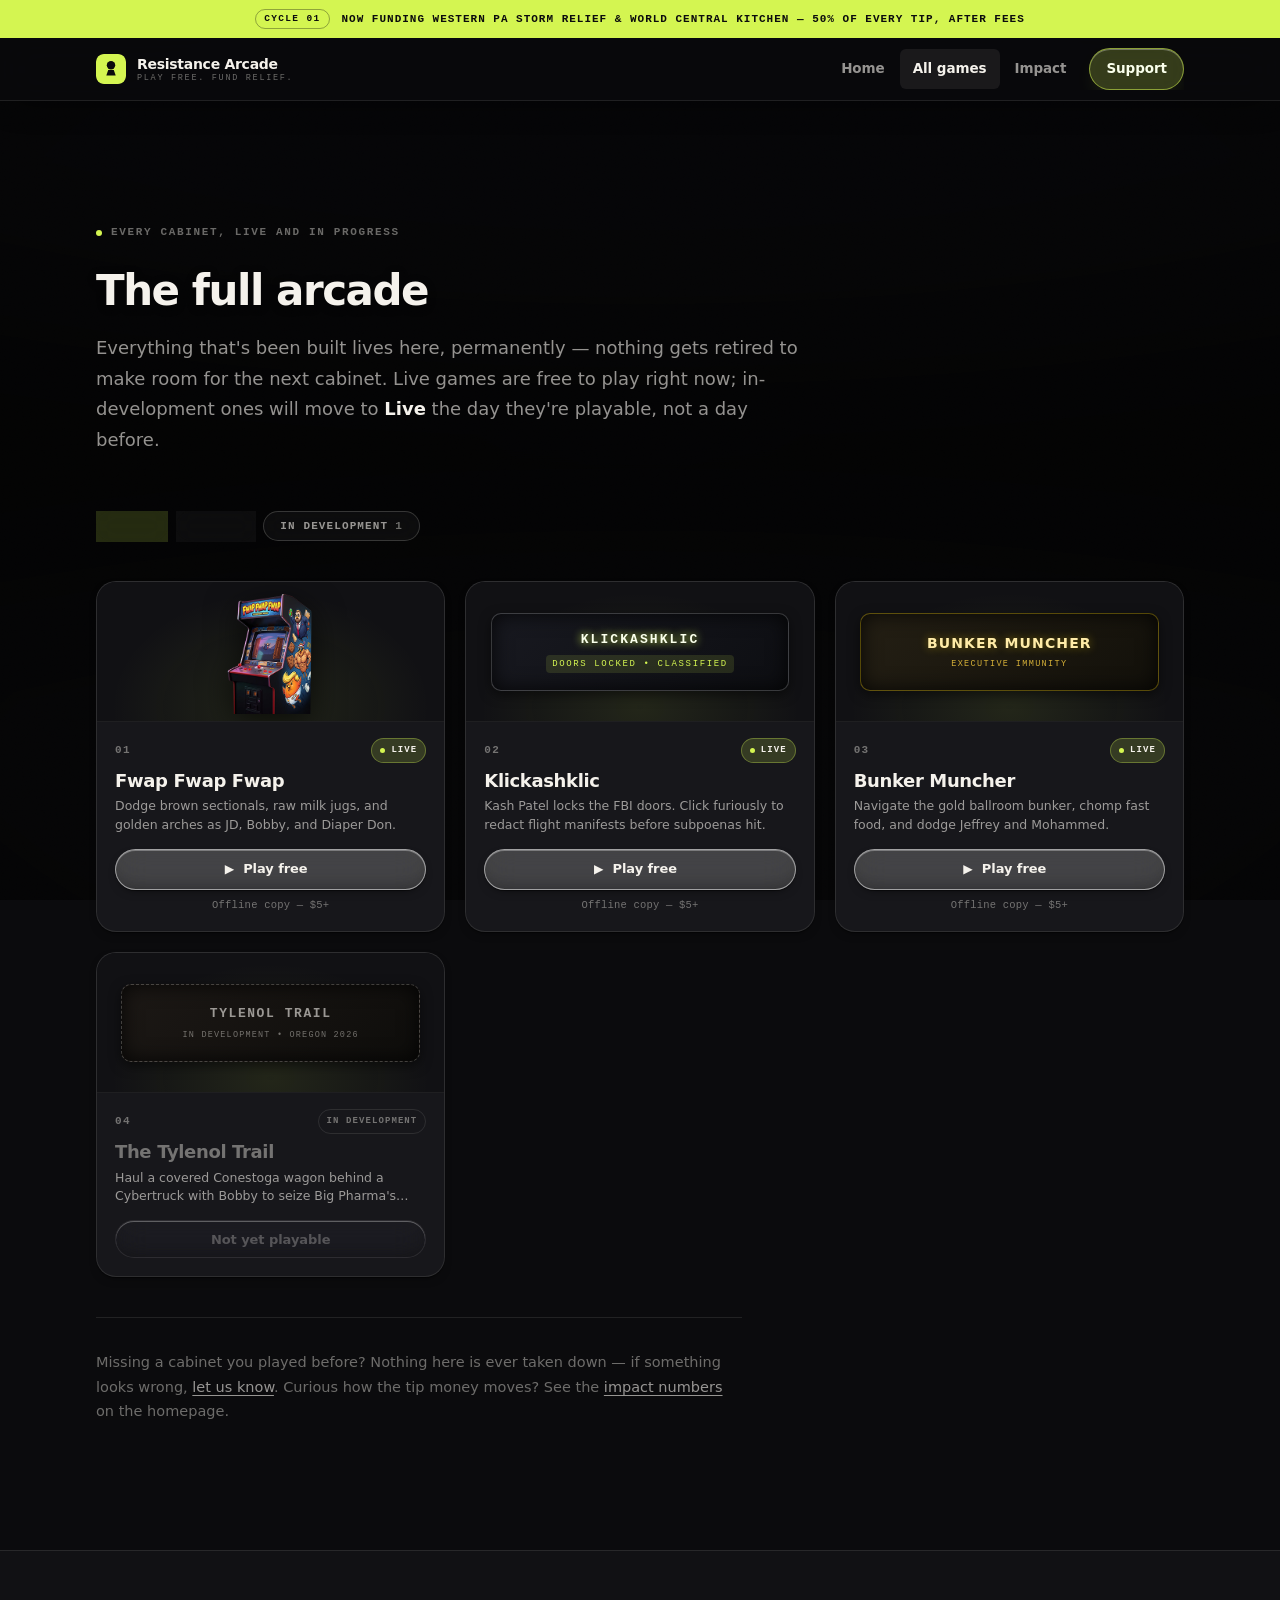
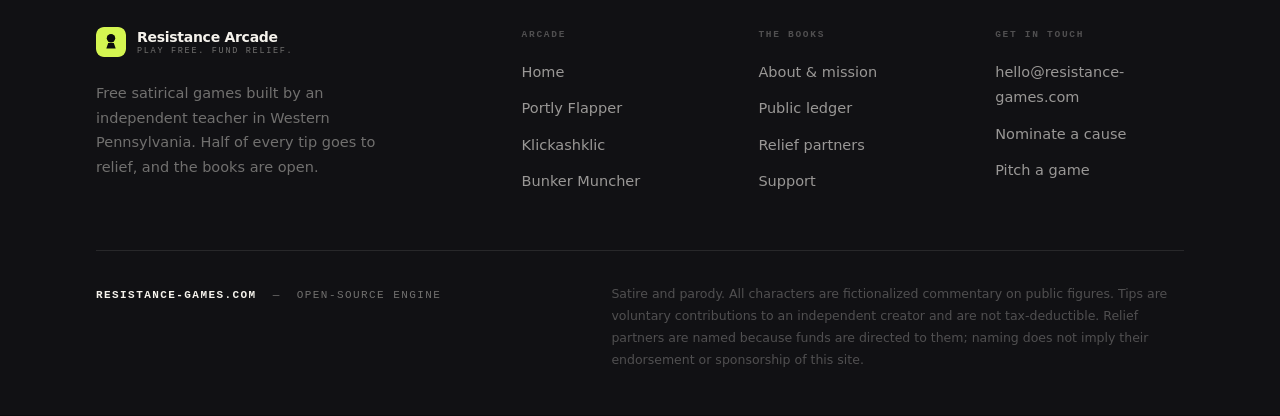
==== commit 1d46dd35: "Redesign floor to arcade carousel on homepage and standard grid on games page" ====
--- a/games.html
+++ b/games.html
@@ -1044,14 +1044,8 @@
 
     .games {
       display: grid;
-      grid-template-columns: 1fr;
-      gap: clamp(14px, 1.6vw, 20px);
-    }
-
-    @media (min-width:760px) {
-      .games {
-        grid-template-columns: repeat(2, minmax(0, 1fr));
-      }
+      grid-template-columns: repeat(auto-fill, minmax(260px, 1fr));
+      gap: 20px;
     }
 
     .game {
@@ -1066,68 +1060,159 @@
       transition: background .2s ease, border-color .2s ease, transform .2s ease, box-shadow .2s ease;
     }
 
-    .game__art {
+    @media (hover:hover) {
+      .game:not(.game--soon):hover {
+        transform: translateY(-4px);
+        border-color: var(--line-hard);
+        box-shadow: var(--shadow-md);
+      }
+
+      .game:not(.game--soon):hover .game__idx {
+        color: var(--signal);
+      }
+    }
+
+    @media (prefers-reduced-motion:reduce) {
+      .game {
+        transition: none;
+      }
+
+      .game:hover {
+        transform: none;
+      }
+    }
+
+    /* Cabinet stage & artwork */
+    .cab-stage {
+      position: relative;
+      height: 140px;
+      width: 100%;
+      display: flex;
+      align-items: center;
+      justify-content: center;
+      background: radial-gradient(ellipse at 50% 90%, rgba(212, 245, 81, 0.09) 0%, rgba(17, 17, 20, 0) 65%), var(--ink-050);
+      border-bottom: 1px solid var(--line-soft);
+      overflow: hidden;
+    }
+
+    .cab-stage__art {
       display: block;
-      width: 100%;
-      height: 180px;
+      max-height: 124px;
+      width: auto;
       object-fit: contain;
-      object-position: center;
-      background: radial-gradient(ellipse at 50% 90%, rgba(212, 245, 81, 0.08) 0%, rgba(17, 17, 20, 0) 65%), var(--ink-050);
-      padding: 12px 0;
-      border-bottom: 1px solid var(--line-soft);
-      filter: drop-shadow(0 6px 14px rgba(0, 0, 0, 0.6));
-      transition: transform .2s ease, filter .2s ease;
+      filter: drop-shadow(0 8px 16px rgba(0, 0, 0, 0.7));
+      transition: transform .25s ease;
+    }
+
+    @media (hover:hover) {
+      .game:not(.game--soon):hover .cab-stage__art {
+        transform: scale(1.04) translateY(-2px);
+      }
+    }
+
+    /* Stylized retro marquees for cabinets without 3D art */
+    .cab-marquee {
+      width: 86%;
+      height: 78px;
+      border-radius: var(--r-sm);
+      display: flex;
+      flex-direction: column;
+      align-items: center;
+      justify-content: center;
+      padding: 8px;
+      text-align: center;
+      position: relative;
+      overflow: hidden;
+      box-shadow: inset 0 0 20px rgba(0, 0, 0, .8), 0 4px 12px rgba(0, 0, 0, .5);
+    }
+
+    .cab-marquee--klick {
+      background: linear-gradient(135deg, #181920 0%, #0d0e12 100%);
+      border: 1px solid rgba(245, 242, 236, .18);
+    }
+
+    .cab-marquee--klick .cab-marquee__text {
+      font-family: var(--mono);
+      font-size: 13px;
+      font-weight: 800;
+      letter-spacing: .16em;
+      color: #FAFFEC;
+      text-shadow: 0 0 8px var(--signal);
+    }
+
+    .cab-marquee--klick .cab-marquee__sub {
+      font-family: var(--mono);
+      font-size: 9px;
+      letter-spacing: .18em;
+      color: var(--signal);
+      background: rgba(212, 245, 81, .12);
+      padding: 2px 6px;
+      border-radius: 4px;
+      margin-top: 4px;
+    }
+
+    .cab-marquee--bunker {
+      background: linear-gradient(135deg, #241f14 0%, #12100a 100%);
+      border: 1px solid rgba(255, 215, 0, 0.28);
+    }
+
+    .cab-marquee--bunker .cab-marquee__text {
+      font-size: 14px;
+      font-weight: 850;
+      letter-spacing: .08em;
+      color: #FFECA8;
+      text-shadow: 0 0 10px rgba(255, 215, 0, 0.4);
+    }
+
+    .cab-marquee--bunker .cab-marquee__sub {
+      font-family: var(--mono);
+      font-size: 8.5px;
+      letter-spacing: .16em;
+      color: #D4AF37;
+      margin-top: 4px;
+    }
+
+    .cab-marquee--trail {
+      background: linear-gradient(135deg, #1c1815 0%, #0e0d0b 100%);
+      border: 1px dashed rgba(245, 242, 236, 0.22);
+    }
+
+    .cab-marquee--trail .cab-marquee__text {
+      font-family: var(--mono);
+      font-size: 13px;
+      font-weight: 800;
+      letter-spacing: .12em;
+      color: var(--paper-60);
+    }
+
+    .cab-marquee--trail .cab-marquee__sub {
+      font-family: var(--mono);
+      font-size: 8.5px;
+      letter-spacing: .14em;
+      color: var(--paper-42);
+      margin-top: 4px;
     }
 
     .game__body {
+      padding: 16px 18px 18px;
       display: flex;
       flex-direction: column;
       flex: 1;
-      padding: clamp(24px, 3vw, 34px);
-    }
-
-    @media (hover:hover) {
-      .game:not(.game--soon):hover {
-        background: var(--ink-150);
-        border-color: var(--line-hard);
-        transform: translateY(-3px);
-        box-shadow: var(--shadow-md);
-      }
-
-      .game:not(.game--soon):hover .game__art {
-        transform: translateY(-2px) scale(1.02);
-        filter: drop-shadow(0 10px 20px rgba(0, 0, 0, 0.8));
-      }
-
-      .game:not(.game--soon):hover .game__idx {
-        color: var(--signal);
-      }
-    }
-
-    @media (prefers-reduced-motion:reduce) {
-      .game {
-        transition: none;
-      }
-
-      .game:hover {
-        transform: none;
-      }
     }
 
     .game__top {
       display: flex;
-      align-items: flex-start;
+      align-items: center;
       justify-content: space-between;
-      gap: 16px;
-      margin-bottom: clamp(20px, 3vw, 30px);
+      margin-bottom: 8px;
     }
 
     .game__idx {
       font-family: var(--mono);
-      font-size: 12px;
+      font-size: 11px;
       font-weight: 600;
+      color: var(--paper-42);
       letter-spacing: .12em;
-      color: var(--paper-28);
       transition: color .2s ease;
     }
 
@@ -1137,11 +1222,11 @@
       align-items: center;
       gap: 6px;
       font-family: var(--mono);
-      font-size: 9.5px;
+      font-size: 9px;
       font-weight: 700;
-      letter-spacing: .14em;
+      letter-spacing: .12em;
       text-transform: uppercase;
-      padding: 5px 10px;
+      padding: 4px 8px;
       border-radius: 999px;
       white-space: nowrap;
     }
@@ -1165,11 +1250,11 @@
     }
 
     .game__title {
-      margin: 0 0 12px;
-      font-size: clamp(26px, 3.4vw, 36px);
+      margin: 0 0 6px;
+      font-size: 18px;
       font-weight: 800;
-      line-height: 1.02;
-      letter-spacing: -.038em;
+      line-height: 1.15;
+      letter-spacing: -.02em;
       color: var(--paper);
     }
 
@@ -1177,49 +1262,47 @@
       color: var(--paper-42);
     }
 
-    /* The link-out tile that replaces a fixed 4th card on the homepage
-   teaser — visually a doorway, not another cabinet. */
-    .game--browse {
-      border-style: dashed;
-      background: var(--ink-050);
-      justify-content: center;
-    }
-
-    .game--browse .game__title {
-      color: var(--paper-80);
-    }
-
-    .game--browse .game__desc {
-      max-width: none;
-    }
-
-    @media (hover:hover) {
-      .game--browse:hover .btn--line {
-        --btn-bg: rgba(212, 245, 81, .14);
-        --btn-bd: var(--signal-32);
-        --btn-fg: var(--signal-lift);
-      }
-    }
-
     .game__desc {
-      margin: 0 0 clamp(22px, 3vw, 30px);
-      font-size: 15.5px;
-      line-height: 1.68;
+      margin: 0 0 14px;
+      font-size: 12.5px;
+      line-height: 1.5;
       color: var(--paper-60);
       flex: 1;
-      max-width: 46ch;
+      display: -webkit-box;
+      -webkit-line-clamp: 2;
+      -webkit-box-orient: vertical;
+      overflow: hidden;
     }
 
     .game__actions {
       display: flex;
-      flex-wrap: wrap;
-      gap: 10px;
+      flex-direction: column;
+      gap: 7px;
     }
 
     .game__actions .btn {
-      width: auto;
-      flex: 1 1 auto;
-      min-width: 140px;
+      width: 100%;
+      min-height: 38px;
+      padding: 9px 14px;
+      font-size: 13px;
+      border-radius: 999px;
+      justify-content: center;
+    }
+
+    .game__offline {
+      font-family: var(--mono);
+      font-size: 10.5px;
+      color: var(--paper-42);
+      text-decoration: none;
+      text-align: center;
+      transition: color .16s ease;
+      letter-spacing: .02em;
+    }
+
+    @media (hover:hover) {
+      .game__offline:hover {
+        color: var(--signal);
+      }
     }
 
     /* ============================================================
@@ -2399,87 +2482,97 @@
 
         <div class="games" id="games-grid">
 
+          <!-- Cabinet 01: Fwap Fwap Fwap -->
           <article class="game" data-status="live">
-            <img class="game__art" src="./cabinets/fwap.png"
-              alt="Fwap Fwap Fwap arcade cabinet — &quot;Fwap Fwap Fwap&quot; marquee over the game screen"
-              loading="lazy" decoding="async" width="238" height="319">
+            <div class="cab-stage">
+              <img class="cab-stage__art" src="./cabinets/fwap.png"
+                alt="Fwap Fwap Fwap arcade cabinet" loading="lazy" decoding="async" width="238" height="319">
+            </div>
             <div class="game__body">
               <div class="game__top">
                 <span class="game__idx">01</span>
                 <span class="pill pill--live"><span class="dot" aria-hidden="true"></span>Live</span>
               </div>
               <h3 class="game__title">Fwap Fwap Fwap</h3>
-              <p class="game__desc">Dodge brown sectionals, raw milk jugs, and golden arches as JD, Bobby, and Diaper
-                Don.</p>
+              <p class="game__desc">Dodge brown sectionals, raw milk jugs, and golden arches as JD, Bobby, and Diaper Don.</p>
               <div class="game__actions">
                 <a class="btn btn--paper" href="./flapper/index.html">
-                  <span class="ico" aria-hidden="true">&#9654;</span> Play free<span class="sr-only">: Fwap Fwap
-                    Fwap</span>
+                  <span class="ico" aria-hidden="true">&#9654;</span> Play free<span class="sr-only">: Fwap Fwap Fwap</span>
                 </a>
-                <a class="btn btn--quiet" href="https://buy.stripe.com/your_flapper_offline_link" target="_blank"
-                  rel="noopener noreferrer">
-                  <span class="ico" aria-hidden="true">&#8681;</span> Offline copy &mdash; $5+<span class="sr-only">:
-                    Portly Flapper</span>
+                <a class="game__offline" href="https://buy.stripe.com/your_flapper_offline_link" target="_blank" rel="noopener noreferrer">
+                  Offline copy &mdash; $5+
                 </a>
               </div>
             </div>
           </article>
 
+          <!-- Cabinet 02: Klickashklic -->
           <article class="game" data-status="live">
+            <div class="cab-stage">
+              <div class="cab-marquee cab-marquee--klick">
+                <span class="cab-marquee__text">KLICKASHKLIC</span>
+                <span class="cab-marquee__sub">DOORS LOCKED &bull; CLASSIFIED</span>
+              </div>
+            </div>
             <div class="game__body">
               <div class="game__top">
                 <span class="game__idx">02</span>
                 <span class="pill pill--live"><span class="dot" aria-hidden="true"></span>Live</span>
               </div>
               <h3 class="game__title">Klickashklic</h3>
-              <p class="game__desc">Kash Patel locks the FBI doors. Click furiously to redact flight manifests and
-                protect the boss before subpoenas hit.</p>
+              <p class="game__desc">Kash Patel locks the FBI doors. Click furiously to redact flight manifests before subpoenas hit.</p>
               <div class="game__actions">
                 <a class="btn btn--paper" href="./klickashklic/index.html">
-                  <span class="ico" aria-hidden="true">&#9654;</span> Play free<span class="sr-only">:
-                    Klickashklic</span>
+                  <span class="ico" aria-hidden="true">&#9654;</span> Play free<span class="sr-only">: Klickashklic</span>
                 </a>
-                <a class="btn btn--quiet" href="https://buy.stripe.com/your_klickashklic_offline_link" target="_blank"
-                  rel="noopener noreferrer">
-                  <span class="ico" aria-hidden="true">&#8681;</span> Offline copy &mdash; $5+<span class="sr-only">:
-                    Klickashklic</span>
+                <a class="game__offline" href="https://buy.stripe.com/your_klickashklic_offline_link" target="_blank" rel="noopener noreferrer">
+                  Offline copy &mdash; $5+
                 </a>
               </div>
             </div>
           </article>
 
+          <!-- Cabinet 03: Bunker Muncher -->
           <article class="game" data-status="live">
+            <div class="cab-stage">
+              <div class="cab-marquee cab-marquee--bunker">
+                <span class="cab-marquee__text">BUNKER MUNCHER</span>
+                <span class="cab-marquee__sub">EXECUTIVE IMMUNITY</span>
+              </div>
+            </div>
             <div class="game__body">
               <div class="game__top">
                 <span class="game__idx">03</span>
                 <span class="pill pill--live"><span class="dot" aria-hidden="true"></span>Live</span>
               </div>
               <h3 class="game__title">Bunker Muncher</h3>
-              <p class="game__desc">Navigate the gold ballroom bunker, chomp fast food, and dodge Jeffrey and Mohammed
-                under Executive Immunity.</p>
+              <p class="game__desc">Navigate the gold ballroom bunker, chomp fast food, and dodge Jeffrey and Mohammed.</p>
               <div class="game__actions">
                 <a class="btn btn--paper" href="./bunker/index.html">
-                  <span class="ico" aria-hidden="true">&#9654;</span> Play free<span class="sr-only">: Bunker
-                    Muncher</span>
+                  <span class="ico" aria-hidden="true">&#9654;</span> Play free<span class="sr-only">: Bunker Muncher</span>
                 </a>
-                <a class="btn btn--quiet" href="https://buy.stripe.com/your_bunker_offline_link" target="_blank"
-                  rel="noopener noreferrer">
-                  <span class="ico" aria-hidden="true">&#8681;</span> Offline copy &mdash; $5+<span class="sr-only">:
-                    Bunker Muncher</span>
+                <a class="game__offline" href="https://buy.stripe.com/your_bunker_offline_link" target="_blank" rel="noopener noreferrer">
+                  Offline copy &mdash; $5+
                 </a>
               </div>
             </div>
           </article>
 
+          <!-- Cabinet 04: The Tylenol Trail -->
           <article class="game game--soon" data-status="dev">
+            <div class="cab-stage">
+              <div class="cab-marquee cab-marquee--trail">
+                <span class="cab-marquee__text">TYLENOL TRAIL</span>
+                <span class="cab-marquee__sub">IN DEVELOPMENT &bull; OREGON 2026</span>
+              </div>
+            </div>
             <div class="game__body">
               <div class="game__top">
                 <span class="game__idx">04</span>
                 <span class="pill pill--soon">In development</span>
               </div>
               <h3 class="game__title">The Tylenol Trail</h3>
-              <p class="game__desc">Haul a covered Conestoga wagon behind a Cybertruck with Bobby to seize Big Pharma's
-                acetaminophen reserves.</p>
+              <p class="game__desc">Haul a covered Conestoga wagon behind a Cybertruck with Bobby to seize Big Pharma's acetaminophen reserves.</p>
               <div class="game__actions">
                 <button class="btn btn--line" type="button" disabled aria-disabled="true">Not yet playable</button>
               </div>
@@ -2488,14 +2581,12 @@
 
           <!--
           NEW CABINETS GO HERE.
-          Copy one <article class="game" data-status="live|dev"> block below
-          (drop the <img class="game__art"> line if you don't have cabinet
-          art for it yet), bump game__idx, fill in the title/desc/links.
+          Copy one <article class="game" data-status="live|dev"> block above
+          (drop the <img class="cab-stage__art"> or <div class="cab-marquee"> line if you don't have cabinet
+          art or marquee for it yet), bump game__idx, fill in the title/desc/links.
           The filter chips and counts above update themselves — nothing
           else to touch.
         -->
-
-
         </div>
 
         <p class="libraryfoot">
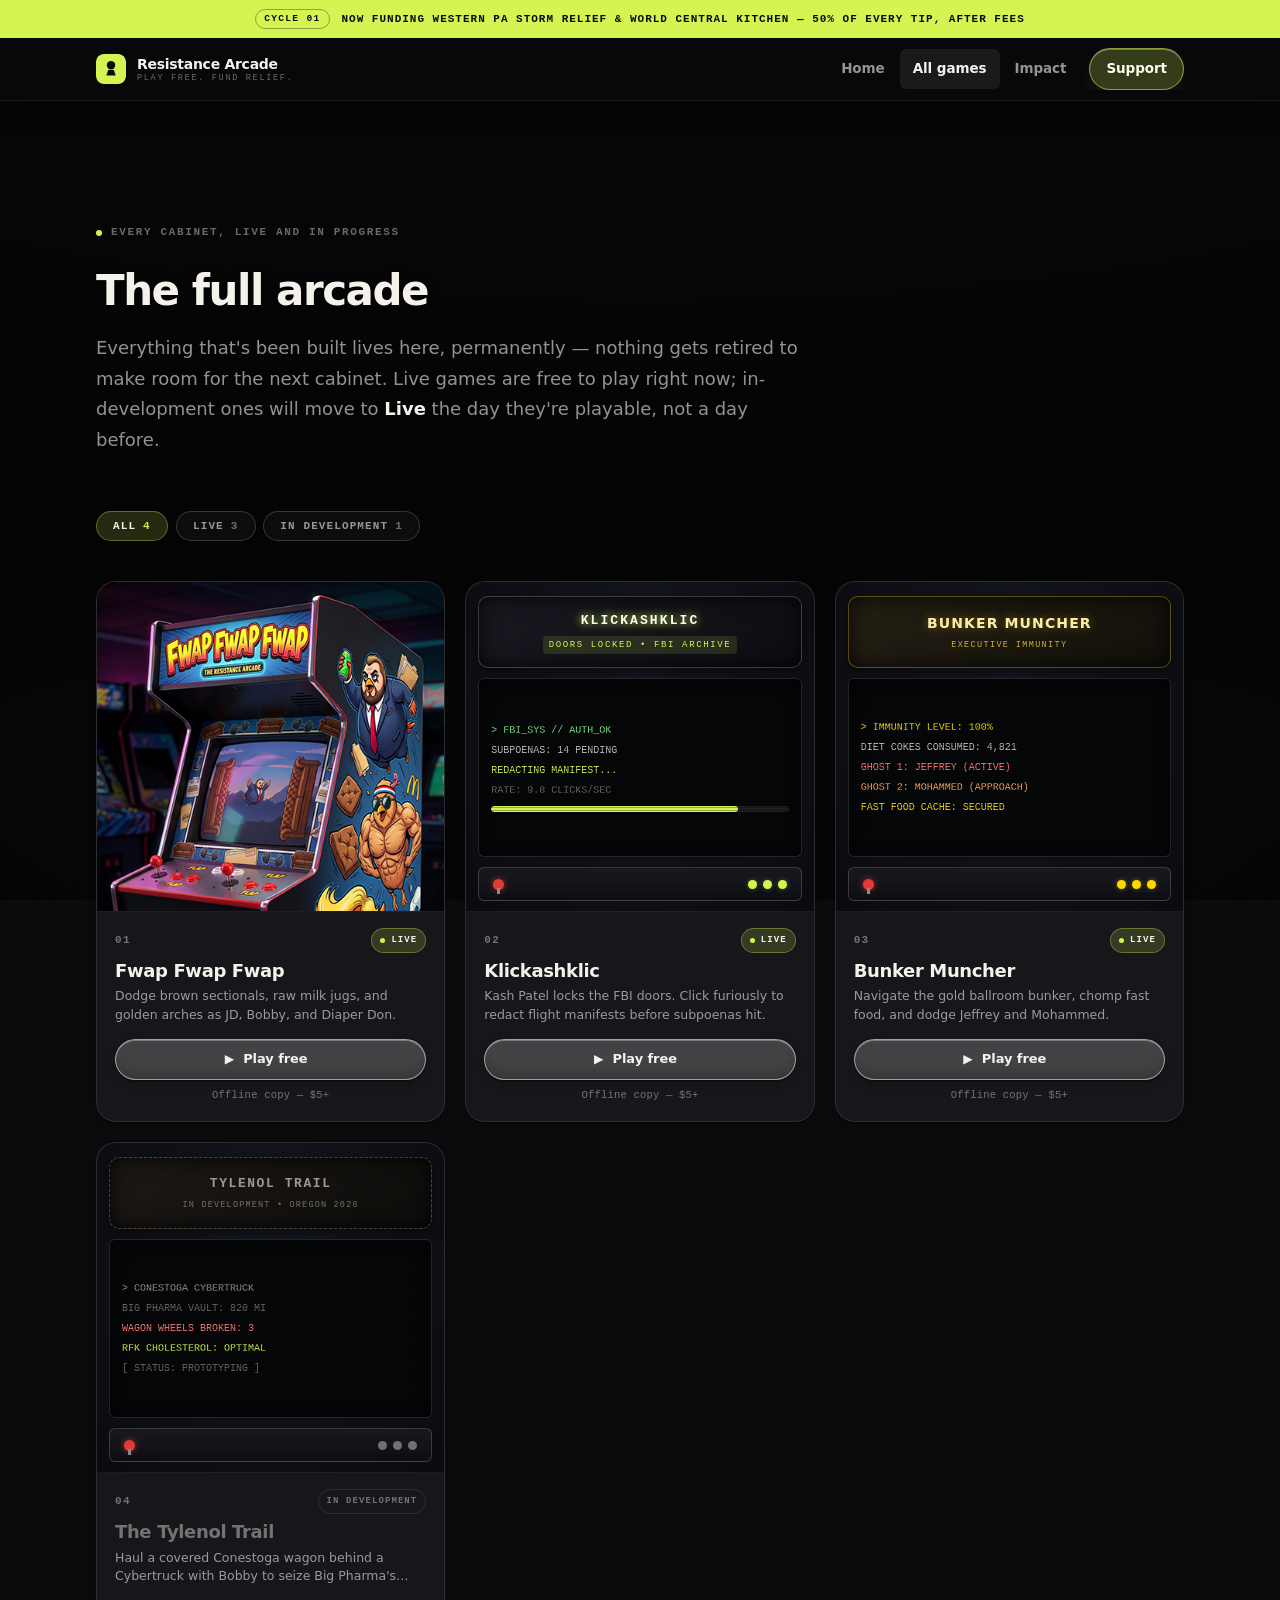
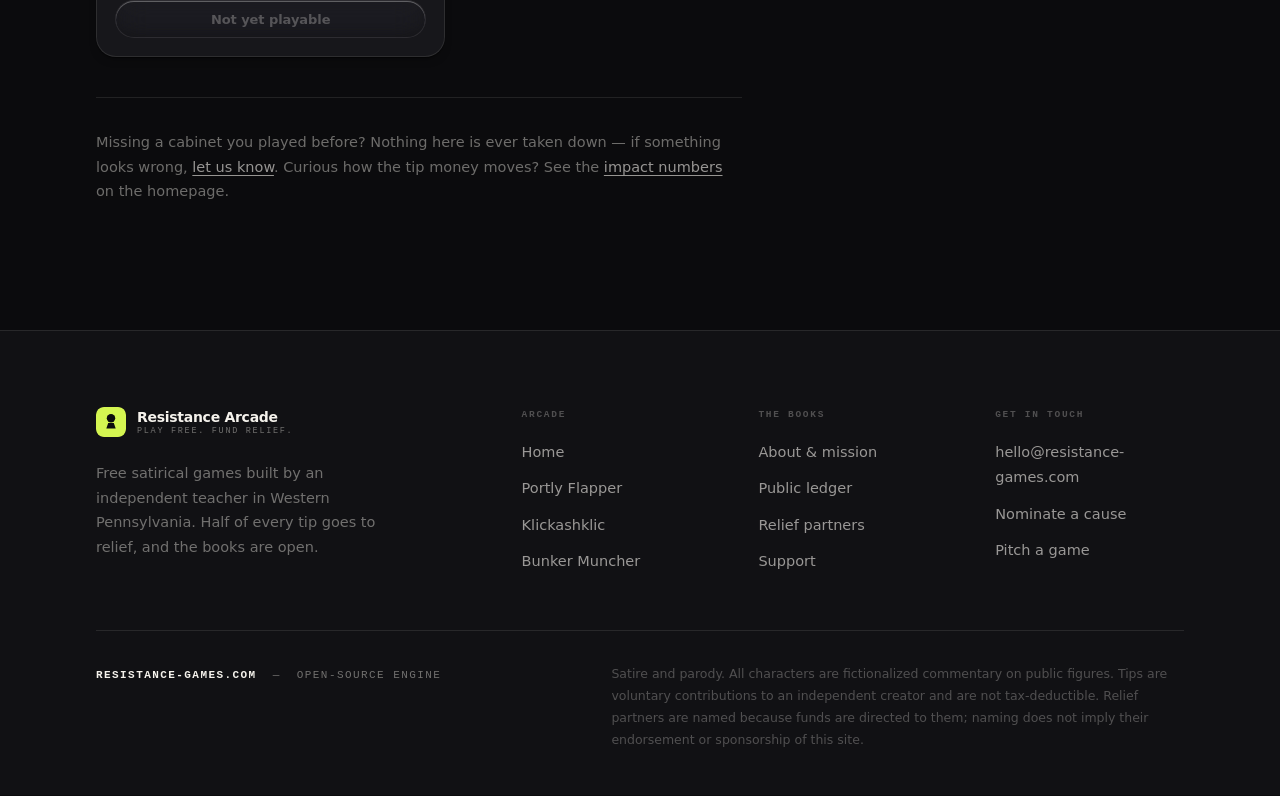
==== commit f9e74cb5: "Update cabinet art to high-res fwapfwap and expand stage with CRT terminals" ====
--- a/games.html
+++ b/games.html
@@ -1085,9 +1085,10 @@
     /* Cabinet stage & artwork */
     .cab-stage {
       position: relative;
-      height: 140px;
+      height: 330px;
       width: 100%;
       display: flex;
+      flex-direction: column;
       align-items: center;
       justify-content: center;
       background: radial-gradient(ellipse at 50% 90%, rgba(212, 245, 81, 0.09) 0%, rgba(17, 17, 20, 0) 65%), var(--ink-050);
@@ -1097,33 +1098,41 @@
 
     .cab-stage__art {
       display: block;
-      max-height: 124px;
-      width: auto;
-      object-fit: contain;
-      filter: drop-shadow(0 8px 16px rgba(0, 0, 0, 0.7));
+      width: 100%;
+      height: 100%;
+      object-fit: cover;
+      object-position: top center;
       transition: transform .25s ease;
     }
 
     @media (hover:hover) {
       .game:not(.game--soon):hover .cab-stage__art {
-        transform: scale(1.04) translateY(-2px);
-      }
-    }
-
-    /* Stylized retro marquees for cabinets without 3D art */
+        transform: scale(1.03);
+      }
+    }
+
+    /* Cabinet CRT simulation for cards without 3D art */
+    .cab-stage--crt {
+      padding: 14px 12px 10px;
+      justify-content: space-between;
+      background: radial-gradient(ellipse at 50% 30%, #151720 0%, #0a0b0e 100%);
+    }
+
+    /* Stylized retro marquees */
     .cab-marquee {
-      width: 86%;
-      height: 78px;
+      width: 100%;
+      height: 72px;
       border-radius: var(--r-sm);
       display: flex;
       flex-direction: column;
       align-items: center;
       justify-content: center;
-      padding: 8px;
+      padding: 6px 10px;
       text-align: center;
       position: relative;
       overflow: hidden;
-      box-shadow: inset 0 0 20px rgba(0, 0, 0, .8), 0 4px 12px rgba(0, 0, 0, .5);
+      box-shadow: inset 0 0 20px rgba(0, 0, 0, .85), 0 4px 12px rgba(0, 0, 0, .5);
+      flex-shrink: 0;
     }
 
     .cab-marquee--klick {
@@ -1191,6 +1200,117 @@
       letter-spacing: .14em;
       color: var(--paper-42);
       margin-top: 4px;
+    }
+
+    /* CRT Terminal Screen */
+    .cab-crt {
+      width: 100%;
+      flex: 1;
+      margin: 10px 0;
+      background: #060709;
+      border: 1px solid rgba(245, 242, 236, 0.12);
+      border-radius: 6px;
+      padding: 10px 12px;
+      position: relative;
+      overflow: hidden;
+      display: flex;
+      flex-direction: column;
+      justify-content: center;
+      gap: 6px;
+      font-family: var(--mono);
+      font-size: 10px;
+      line-height: 1.4;
+      box-shadow: inset 0 0 16px rgba(0, 0, 0, 0.9);
+    }
+
+    .cab-crt::before {
+      content: '';
+      position: absolute;
+      inset: 0;
+      background: repeating-linear-gradient(0deg, rgba(0, 0, 0, 0.3) 0px, rgba(0, 0, 0, 0.3) 1px, transparent 1px, transparent 3px);
+      pointer-events: none;
+      z-index: 2;
+    }
+
+    .cab-crt__line {
+      position: relative;
+      z-index: 1;
+      white-space: nowrap;
+      overflow: hidden;
+      text-overflow: ellipsis;
+    }
+
+    .cab-crt__bar {
+      width: 100%;
+      height: 6px;
+      background: rgba(245, 242, 236, 0.1);
+      border-radius: 999px;
+      overflow: hidden;
+      margin-top: 2px;
+      position: relative;
+      z-index: 1;
+    }
+
+    .cab-crt__fill {
+      height: 100%;
+      background: var(--signal);
+      border-radius: 999px;
+    }
+
+    /* Control Deck */
+    .cab-deck {
+      width: 100%;
+      height: 34px;
+      background: linear-gradient(180deg, #181920 0%, #0d0e12 100%);
+      border: 1px solid var(--line-hard);
+      border-radius: 6px;
+      display: flex;
+      align-items: center;
+      justify-content: space-between;
+      padding: 0 14px;
+      flex-shrink: 0;
+    }
+
+    .cab-deck__stick {
+      width: 11px;
+      height: 11px;
+      background: #e53935;
+      border-radius: 50%;
+      box-shadow: 0 0 6px rgba(229, 57, 53, 0.7);
+      position: relative;
+    }
+
+    .cab-deck__stick::after {
+      content: '';
+      position: absolute;
+      top: 9px;
+      left: 4px;
+      width: 3px;
+      height: 6px;
+      background: #888;
+    }
+
+    .cab-deck__buttons {
+      display: flex;
+      gap: 6px;
+    }
+
+    .cab-deck__btn {
+      width: 9px;
+      height: 9px;
+      border-radius: 50%;
+      background: var(--signal);
+      box-shadow: 0 0 5px var(--signal-32);
+    }
+
+    .cab-deck__btn--gold {
+      background: #ffd700;
+      box-shadow: 0 0 5px rgba(255, 215, 0, 0.4);
+    }
+
+    .cab-deck__btn--muted {
+      background: var(--paper-42);
+      box-shadow: none;
     }
 
     .game__body {
@@ -2485,8 +2605,8 @@
           <!-- Cabinet 01: Fwap Fwap Fwap -->
           <article class="game" data-status="live">
             <div class="cab-stage">
-              <img class="cab-stage__art" src="./cabinets/fwap.png"
-                alt="Fwap Fwap Fwap arcade cabinet" loading="lazy" decoding="async" width="238" height="319">
+              <img class="cab-stage__art" src="./cabinets/fwapfwap.png"
+                alt="Fwap Fwap Fwap arcade cabinet" loading="lazy" decoding="async" width="448" height="600">
             </div>
             <div class="game__body">
               <div class="game__top">
@@ -2508,10 +2628,25 @@
 
           <!-- Cabinet 02: Klickashklic -->
           <article class="game" data-status="live">
-            <div class="cab-stage">
+            <div class="cab-stage cab-stage--crt">
               <div class="cab-marquee cab-marquee--klick">
                 <span class="cab-marquee__text">KLICKASHKLIC</span>
-                <span class="cab-marquee__sub">DOORS LOCKED &bull; CLASSIFIED</span>
+                <span class="cab-marquee__sub">DOORS LOCKED &bull; FBI ARCHIVE</span>
+              </div>
+              <div class="cab-crt">
+                <div class="cab-crt__line" style="color:#7ee787;">&gt; FBI_SYS // AUTH_OK</div>
+                <div class="cab-crt__line" style="color:var(--paper-80);">SUBPOENAS: 14 PENDING</div>
+                <div class="cab-crt__line" style="color:var(--signal);">REDACTING MANIFEST...</div>
+                <div class="cab-crt__line" style="color:var(--paper-42);">RATE: 9.8 CLICKS/SEC</div>
+                <div class="cab-crt__bar"><div class="cab-crt__fill" style="width:83%;"></div></div>
+              </div>
+              <div class="cab-deck">
+                <span class="cab-deck__stick" aria-hidden="true"></span>
+                <div class="cab-deck__buttons" aria-hidden="true">
+                  <span class="cab-deck__btn"></span>
+                  <span class="cab-deck__btn"></span>
+                  <span class="cab-deck__btn"></span>
+                </div>
               </div>
             </div>
             <div class="game__body">
@@ -2534,10 +2669,25 @@
 
           <!-- Cabinet 03: Bunker Muncher -->
           <article class="game" data-status="live">
-            <div class="cab-stage">
+            <div class="cab-stage cab-stage--crt">
               <div class="cab-marquee cab-marquee--bunker">
                 <span class="cab-marquee__text">BUNKER MUNCHER</span>
                 <span class="cab-marquee__sub">EXECUTIVE IMMUNITY</span>
+              </div>
+              <div class="cab-crt">
+                <div class="cab-crt__line" style="color:#ffd700;">&gt; IMMUNITY LEVEL: 100%</div>
+                <div class="cab-crt__line" style="color:var(--paper-80);">DIET COKES CONSUMED: 4,821</div>
+                <div class="cab-crt__line" style="color:#ff7b72;">GHOST 1: JEFFREY (ACTIVE)</div>
+                <div class="cab-crt__line" style="color:#ffa657;">GHOST 2: MOHAMMED (APPROACH)</div>
+                <div class="cab-crt__line" style="color:#ffd700;">FAST FOOD CACHE: SECURED</div>
+              </div>
+              <div class="cab-deck">
+                <span class="cab-deck__stick" aria-hidden="true"></span>
+                <div class="cab-deck__buttons" aria-hidden="true">
+                  <span class="cab-deck__btn cab-deck__btn--gold"></span>
+                  <span class="cab-deck__btn cab-deck__btn--gold"></span>
+                  <span class="cab-deck__btn cab-deck__btn--gold"></span>
+                </div>
               </div>
             </div>
             <div class="game__body">
@@ -2560,10 +2710,25 @@
 
           <!-- Cabinet 04: The Tylenol Trail -->
           <article class="game game--soon" data-status="dev">
-            <div class="cab-stage">
+            <div class="cab-stage cab-stage--crt">
               <div class="cab-marquee cab-marquee--trail">
                 <span class="cab-marquee__text">TYLENOL TRAIL</span>
                 <span class="cab-marquee__sub">IN DEVELOPMENT &bull; OREGON 2026</span>
+              </div>
+              <div class="cab-crt">
+                <div class="cab-crt__line" style="color:var(--paper-60);">&gt; CONESTOGA CYBERTRUCK</div>
+                <div class="cab-crt__line" style="color:var(--paper-42);">BIG PHARMA VAULT: 820 MI</div>
+                <div class="cab-crt__line" style="color:#ff7b72;">WAGON WHEELS BROKEN: 3</div>
+                <div class="cab-crt__line" style="color:var(--signal);">RFK CHOLESTEROL: OPTIMAL</div>
+                <div class="cab-crt__line" style="color:var(--paper-42);">[ STATUS: PROTOTYPING ]</div>
+              </div>
+              <div class="cab-deck">
+                <span class="cab-deck__stick" aria-hidden="true"></span>
+                <div class="cab-deck__buttons" aria-hidden="true">
+                  <span class="cab-deck__btn cab-deck__btn--muted"></span>
+                  <span class="cab-deck__btn cab-deck__btn--muted"></span>
+                  <span class="cab-deck__btn cab-deck__btn--muted"></span>
+                </div>
               </div>
             </div>
             <div class="game__body">
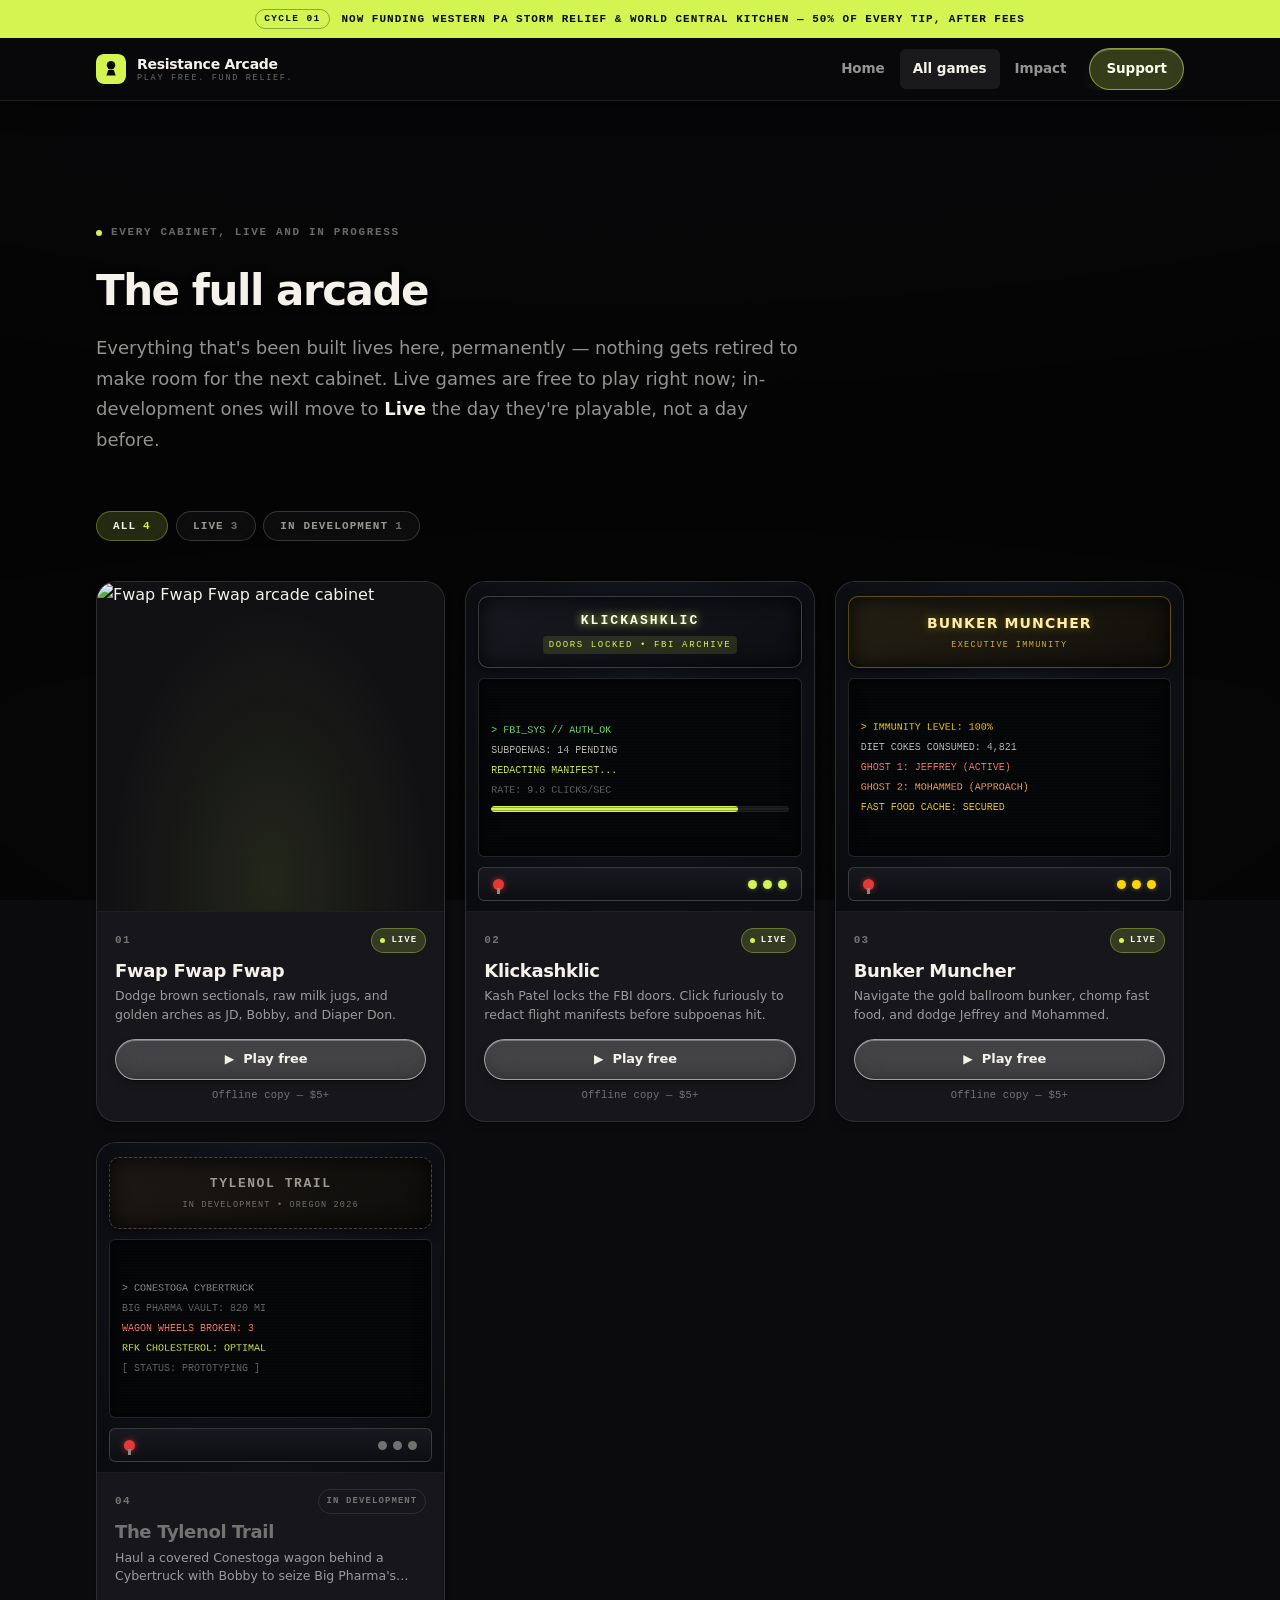
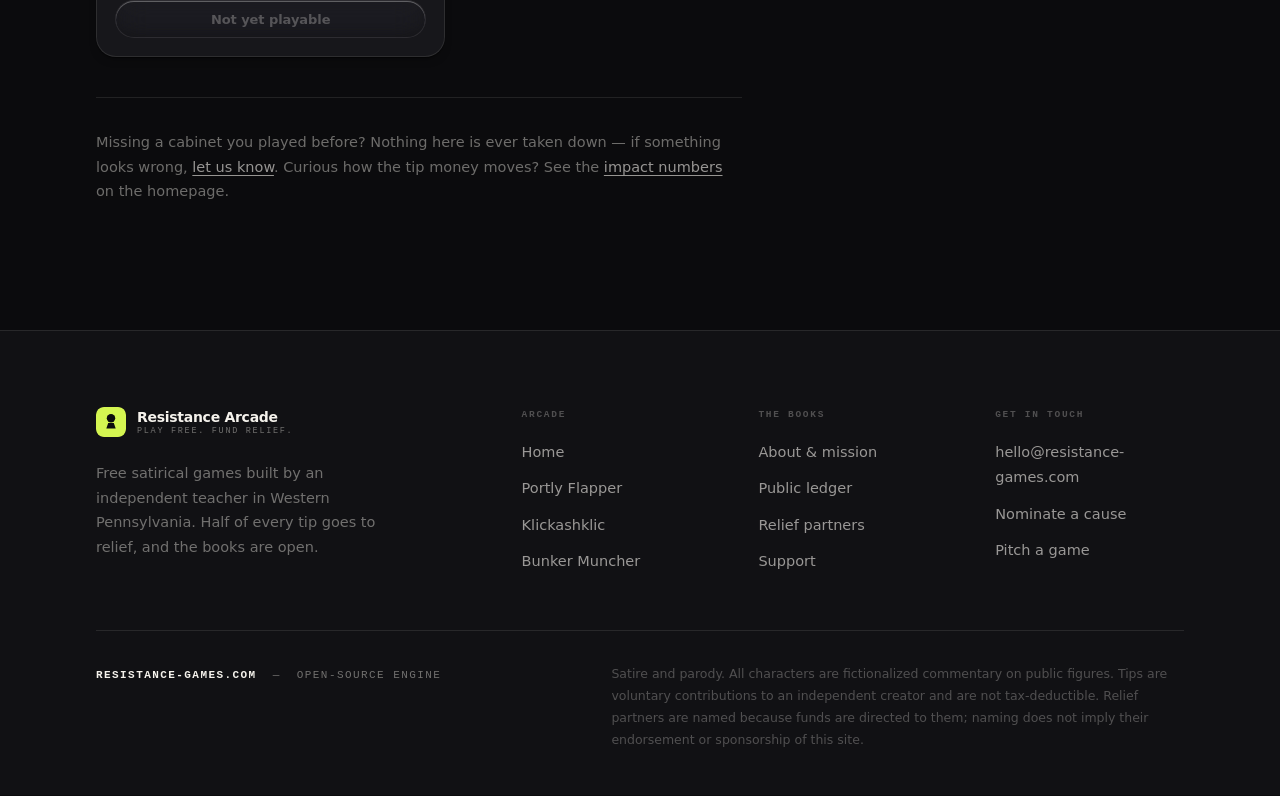
==== commit 69d3b9c5: "Serve cabinet art from Vercel Blob Repo now holds zero binaries, matching the art site's rule.  Reus" ====
--- a/games.html
+++ b/games.html
@@ -30,2508 +30,10 @@
   <meta name="twitter:title" content="All Cabinets — Resistance Arcade">
   <meta name="twitter:description" content="Every cabinet, live and in progress, in one place. Free to play, always.">
 
-  <style>
-    /* ============================================================
-   RESISTANCE ARCADE — resistance-games.com
-   Brand system v2 · "editorial protest print"
-
-   Two colours carry meaning, nothing is decorative:
-     PAPER  — free, play, the games themselves
-     SIGNAL — support, money, the ask
-   Everything else is ink and hairlines.
-   Single file. No CDNs, no external fonts, no trackers.
-   ============================================================ */
-
-    :root {
-      /* --- ink --- */
-      --ink-000: #0B0B0D;
-      /* page ground */
-      --ink-050: #111114;
-      /* raised surface */
-      --ink-100: #17171B;
-      /* card */
-      --ink-150: #1E1E23;
-      /* card hover */
-      --ink-200: #2A2A31;
-      /* strong hairline */
-
-      /* --- paper --- */
-      --paper: #F5F2EC;
-      --paper-80: rgba(245, 242, 236, .80);
-      --paper-60: rgba(245, 242, 236, .60);
-      --paper-42: rgba(245, 242, 236, .42);
-      --paper-28: rgba(245, 242, 236, .28);
-
-      /* --- hairlines --- */
-      --line: rgba(245, 242, 236, .10);
-      --line-soft: rgba(245, 242, 236, .06);
-      --line-hard: rgba(245, 242, 236, .18);
-
-      /* --- signal --- */
-      --signal: #D4F551;
-      --signal-lift: #E2FF7A;
-      --signal-deep: #A6C633;
-      --signal-08: rgba(212, 245, 81, .08);
-      --signal-16: rgba(212, 245, 81, .16);
-      --signal-32: rgba(212, 245, 81, .32);
-
-      /* --- type --- */
-      --sans: "Segoe UI Variable Display", "Segoe UI", -apple-system, BlinkMacSystemFont, "Helvetica Neue", Inter, system-ui, Arial, sans-serif;
-      --mono: ui-monospace, "SFMono-Regular", "Cascadia Mono", "Segoe UI Mono", "Roboto Mono", Menlo, Consolas, monospace;
-
-      /* --- metrics --- */
-      --max: 1200px;
-      --pad: clamp(20px, 5vw, 56px);
-      --r-xs: 6px;
-      --r-sm: 10px;
-      --r-md: 14px;
-      --r-lg: 20px;
-      --safe-t: env(safe-area-inset-top, 0px);
-      --safe-b: env(safe-area-inset-bottom, 0px);
-
-      /* --- rhythm --- */
-      --s1: 8px;
-      --s2: 16px;
-      --s3: 24px;
-      --s4: 32px;
-      --s5: 48px;
-      --s6: 64px;
-      --s7: 96px;
-      --s8: 128px;
-
-      /* --- depth ---
-     Ambient + contact shadow pairs. Ambient is wide/soft (how much
-     light the room loses); contact is tight/dark (where the object
-     actually meets the surface). Stacking both reads as depth at
-     any size — a single vague shadow does not. */
-      --shadow-sm:
-        0 1px 1px rgba(0, 0, 0, .5),
-        0 4px 10px -4px rgba(0, 0, 0, .5);
-      --shadow-md:
-        0 1px 1px rgba(0, 0, 0, .4),
-        0 12px 28px -10px rgba(0, 0, 0, .6),
-        0 32px 60px -24px rgba(0, 0, 0, .5);
-      --shadow-lg:
-        0 2px 2px rgba(0, 0, 0, .35),
-        0 24px 50px -16px rgba(0, 0, 0, .7),
-        0 60px 100px -30px rgba(0, 0, 0, .6);
-      --shadow-signal:
-        0 18px 40px -18px var(--signal-32),
-        0 2px 2px rgba(0, 0, 0, .4);
-
-      /* --- neon tube ---
-     --neon-core is the hot filament right at the letterforms.
-     The wider layers are colour, not white — the text should read
-     as a lit green tube, not paper that faded out. */
-      --neon-core: #FAFFEC;
-      --neon-glow-1: 0 0 2px var(--neon-core);
-      --neon-glow-2: 0 0 7px var(--neon-core);
-      --neon-glow-3: 0 0 18px var(--signal);
-      --neon-glow-4: 0 0 38px var(--signal);
-      --neon-glow-5: 0 0 76px var(--signal);
-      --neon-glow-6: 0 0 140px var(--signal-32);
-      --neon-glow-7: 0 0 230px var(--signal-16);
-    }
-
-    *,
-    *::before,
-    *::after {
-      box-sizing: border-box;
-    }
-
-    html {
-      -webkit-text-size-adjust: 100%;
-      scroll-behavior: smooth;
-    }
-
-    @media (prefers-reduced-motion:reduce) {
-      html {
-        scroll-behavior: auto;
-      }
-    }
-
-    body {
-      margin: 0;
-      min-height: 100vh;
-      min-height: 100dvh;
-      background: var(--ink-000);
-      color: var(--paper);
-      font-family: var(--sans);
-      font-size: 16px;
-      line-height: 1.6;
-      font-feature-settings: "kern" 1, "liga" 1;
-      -webkit-font-smoothing: antialiased;
-      -moz-osx-font-smoothing: grayscale;
-      overflow-x: hidden;
-      padding-bottom: var(--safe-b);
-    }
-
-    body.is-locked {
-      overflow: hidden;
-    }
-
-    img {
-      max-width: 100%;
-      display: block;
-    }
-
-    a {
-      color: inherit;
-    }
-
-    ::selection {
-      background: var(--signal);
-      color: #0B0B0D;
-    }
-
-    :where(a, button, [tabindex]):focus-visible {
-      outline: 2px solid var(--signal);
-      outline-offset: 3px;
-      border-radius: 4px;
-    }
-
-    .sr-only {
-      position: absolute;
-      width: 1px;
-      height: 1px;
-      margin: -1px;
-      padding: 0;
-      border: 0;
-      clip: rect(0 0 0 0);
-      clip-path: inset(50%);
-      overflow: hidden;
-      white-space: nowrap;
-    }
-
-    .skip {
-      position: fixed;
-      left: 50%;
-      top: -80px;
-      transform: translateX(-50%);
-      z-index: 300;
-      padding: 12px 22px;
-      background: var(--signal);
-      color: #0B0B0D;
-      font-family: var(--mono);
-      font-size: 11px;
-      font-weight: 700;
-      letter-spacing: .12em;
-      text-transform: uppercase;
-      text-decoration: none;
-      border-radius: 0 0 var(--r-sm) var(--r-sm);
-      transition: top .18s ease;
-    }
-
-    .skip:focus {
-      top: 0;
-    }
-
-    /* Film grain — the print texture that replaces the old CRT gimmick */
-    .grain {
-      position: fixed;
-      inset: 0;
-      z-index: 1;
-      pointer-events: none;
-      opacity: .05;
-      mix-blend-mode: overlay;
-      background-image: url("data:image/svg+xml,%3Csvg xmlns='http://www.w3.org/2000/svg' width='180' height='180'%3E%3Cfilter id='n'%3E%3CfeTurbulence type='fractalNoise' baseFrequency='0.85' numOctaves='3' stitchTiles='stitch'/%3E%3C/filter%3E%3Crect width='180' height='180' filter='url(%23n)'/%3E%3C/svg%3E");
-    }
-
-    @media (prefers-reduced-motion:reduce) {
-      .grain {
-        opacity: .03;
-      }
-    }
-
-    /* Vignette — pulls the far edges of the page a shade darker than
-   the ground colour so content sits in a shallow "room" instead of
-   on a flat plane. Purely tonal, never reads as a visible shape. */
-    .vignette {
-      position: fixed;
-      inset: 0;
-      z-index: 0;
-      pointer-events: none;
-      background:
-        radial-gradient(ellipse 130% 60% at 50% -8%, rgba(0, 0, 0, 0) 0%, rgba(0, 0, 0, 0) 55%, rgba(0, 0, 0, .5) 100%),
-        radial-gradient(ellipse 130% 60% at 50% 108%, rgba(0, 0, 0, 0) 0%, rgba(0, 0, 0, 0) 55%, rgba(0, 0, 0, .46) 100%),
-        radial-gradient(ellipse 90% 90% at 50% 50%, rgba(0, 0, 0, 0) 0%, rgba(0, 0, 0, 0) 62%, rgba(0, 0, 0, .3) 100%);
-    }
-
-    /* ============================================================
-   LAYOUT PRIMITIVES
-   ============================================================ */
-
-    .wrap {
-      width: 100%;
-      max-width: var(--max);
-      margin: 0 auto;
-      padding-left: var(--pad);
-      padding-right: var(--pad);
-    }
-
-    .band {
-      position: relative;
-      z-index: 2;
-      padding-top: clamp(56px, 9vw, 112px);
-      padding-bottom: clamp(56px, 9vw, 112px);
-      border-top: 1px solid var(--line);
-      scroll-margin-top: 72px;
-    }
-
-    .band--flush {
-      border-top: 0;
-    }
-
-    /* Section header: index number + title + rule */
-    .sechead {
-      display: flex;
-      align-items: baseline;
-      gap: clamp(14px, 2.4vw, 24px);
-      margin-bottom: var(--s3);
-    }
-
-    .sechead__idx {
-      flex: 0 0 auto;
-      font-family: var(--mono);
-      font-size: 11px;
-      font-weight: 600;
-      letter-spacing: .14em;
-      color: var(--signal);
-      padding-top: .55em;
-    }
-
-    .sechead__title {
-      margin: 0;
-      font-size: clamp(26px, 4.2vw, 42px);
-      font-weight: 800;
-      letter-spacing: -.035em;
-      line-height: 1.05;
-      color: var(--paper);
-      text-shadow: 0 1px 0 rgba(0, 0, 0, .4), 0 2px 10px rgba(0, 0, 0, .3);
-      cursor: default;
-    }
-
-    .sechead__rule {
-      flex: 1;
-      height: 1px;
-      background: var(--line);
-      transform: translateY(-.35em);
-    }
-
-    .sechead__meta {
-      flex: 0 0 auto;
-      font-family: var(--mono);
-      font-size: 11px;
-      letter-spacing: .12em;
-      text-transform: uppercase;
-      color: var(--paper-42);
-      padding-top: .55em;
-      white-space: nowrap;
-    }
-
-    @media (max-width:640px) {
-      .sechead__meta {
-        display: none;
-      }
-    }
-
-    .sechead__meta--link {
-      text-decoration: none;
-      transition: color .16s ease;
-    }
-
-    @media (hover:hover) {
-      .sechead__meta--link:hover {
-        color: var(--signal);
-      }
-    }
-
-    /* ============================================================
-   NEON HEADING HOVER
-   Headlines double as the shop sign. At rest they're plain ink
-   on paper. On hover the tube stutters awake — a couple of false
-   starts, a dim catch, then a full, held glow — the way an actual
-   neon tube ionises. Pure CSS: the hover match re-triggers the
-   keyframes every time, no JS needed.
-   ============================================================ */
-    .hero__title,
-    .sechead__title {
-      transition: text-shadow .5s ease, color .5s ease;
-    }
-
-    /* At rest, the big sign is a dying tube — mostly dark, sputtering
-   a few uneven, half-hearted sparks that never quite hold. Hovering
-   is what actually fixes it (neon-ignite, below). */
-    .hero__title {
-      animation: neon-dying 6.2s steps(1, end) infinite;
-    }
-
-    @keyframes neon-dying {
-
-      0%,
-      2% {
-        color: var(--paper-28);
-        text-shadow: none;
-      }
-
-      3% {
-        color: var(--neon-core);
-        text-shadow: var(--neon-glow-1), var(--neon-glow-2);
-      }
-
-      4%,
-      7% {
-        color: var(--paper-28);
-        text-shadow: none;
-      }
-
-      8% {
-        color: var(--neon-core);
-        text-shadow: var(--neon-glow-1), var(--neon-glow-2), var(--neon-glow-3);
-      }
-
-      9%,
-      19% {
-        color: var(--paper-28);
-        text-shadow: none;
-      }
-
-      20% {
-        color: var(--signal-lift);
-        text-shadow: var(--neon-glow-1), var(--neon-glow-2);
-      }
-
-      23%,
-      24% {
-        color: var(--paper-42);
-        text-shadow: none;
-      }
-
-      25% {
-        color: var(--signal-lift);
-        text-shadow: var(--neon-glow-1), var(--neon-glow-2), var(--neon-glow-3);
-      }
-
-      27%,
-      44% {
-        color: var(--paper-28);
-        text-shadow: none;
-      }
-
-      45% {
-        color: var(--neon-core);
-        text-shadow: var(--neon-glow-1), var(--neon-glow-2), var(--neon-glow-3), var(--neon-glow-4);
-      }
-
-      46% {
-        color: var(--paper-28);
-        text-shadow: none;
-      }
-
-      47% {
-        color: var(--neon-core);
-        text-shadow: var(--neon-glow-1), var(--neon-glow-2);
-      }
-
-      48%,
-      64% {
-        color: var(--paper-28);
-        text-shadow: none;
-      }
-
-      65% {
-        color: var(--signal-lift);
-        text-shadow: var(--neon-glow-1), var(--neon-glow-2), var(--neon-glow-3);
-      }
-
-      67%,
-      68% {
-        color: var(--paper-42);
-        text-shadow: none;
-      }
-
-      69% {
-        color: var(--signal-lift);
-        text-shadow: var(--neon-glow-1), var(--neon-glow-2);
-      }
-
-      71%,
-      100% {
-        color: var(--paper-28);
-        text-shadow: none;
-      }
-    }
-
-    @media (hover:hover) {
-
-      .hero__title:hover,
-      .sechead__title:hover {
-        animation: neon-ignite 1.3s steps(1, end) 1;
-        animation-fill-mode: forwards;
-      }
-    }
-
-    @keyframes neon-ignite {
-      0% {
-        color: var(--paper);
-        text-shadow: none;
-      }
-
-      4% {
-        color: var(--neon-core);
-        text-shadow: var(--neon-glow-1);
-      }
-
-      7% {
-        color: var(--paper);
-        text-shadow: none;
-      }
-
-      12% {
-        color: var(--neon-core);
-        text-shadow: var(--neon-glow-1), var(--neon-glow-2);
-      }
-
-      15% {
-        color: var(--paper);
-        text-shadow: none;
-      }
-
-      16% {
-        color: var(--paper);
-        text-shadow: none;
-      }
-
-      22% {
-        color: var(--neon-core);
-        text-shadow: var(--neon-glow-1), var(--neon-glow-2), var(--neon-glow-3);
-      }
-
-      25% {
-        color: var(--paper-60);
-        text-shadow: var(--neon-glow-1);
-      }
-
-      30% {
-        color: var(--neon-core);
-        text-shadow: var(--neon-glow-1), var(--neon-glow-2), var(--neon-glow-3), var(--neon-glow-4);
-      }
-
-      33% {
-        color: var(--paper-80);
-        text-shadow: var(--neon-glow-1), var(--neon-glow-2);
-      }
-
-      38%,
-      100% {
-        color: var(--neon-core);
-        text-shadow: var(--neon-glow-1), var(--neon-glow-2), var(--neon-glow-3), var(--neon-glow-4), var(--neon-glow-5);
-      }
-    }
-
-    /* Children with their own colour (the mono "The" kicker, "Arcade")
-   are already tube-coloured — they just pick up the inherited glow
-   without fighting the flicker's colour swaps. */
-    .hero__title .the,
-    .hero__title .l2 {
-      transition: text-shadow .5s ease;
-    }
-
-    @media (prefers-reduced-motion:reduce) {
-      .hero__title {
-        animation: none;
-        color: var(--paper-42);
-        text-shadow: none;
-      }
-
-      .hero__title:hover,
-      .sechead__title:hover {
-        animation: none;
-        color: var(--neon-core);
-        text-shadow: var(--neon-glow-1), var(--neon-glow-2), var(--neon-glow-3), var(--neon-glow-4);
-      }
-    }
-
-    .seclede {
-      margin: 0 0 clamp(32px, 5vw, 56px);
-      max-width: 62ch;
-      font-size: clamp(16px, 1.9vw, 18px);
-      line-height: 1.7;
-      color: var(--paper-60);
-    }
-
-    /* Small mono eyebrow label */
-    .eyebrow {
-      display: inline-flex;
-      align-items: center;
-      gap: 9px;
-      font-family: var(--mono);
-      font-size: 11px;
-      font-weight: 600;
-      letter-spacing: .15em;
-      text-transform: uppercase;
-      color: var(--paper-42);
-    }
-
-    .eyebrow .tick {
-      width: 6px;
-      height: 6px;
-      border-radius: 50%;
-      background: var(--signal);
-    }
-
-    /* ============================================================
-   CYCLE BAR
-   ============================================================ */
-
-    .cyclebar {
-      position: relative;
-      z-index: 12;
-      background: var(--signal);
-      color: #0B0B0D;
-      padding-top: var(--safe-t);
-      overflow: hidden;
-    }
-
-    .cyclebar__in {
-      display: flex;
-      align-items: center;
-      justify-content: center;
-      gap: 12px;
-      padding: 9px var(--pad);
-      font-family: var(--mono);
-      font-size: 11px;
-      font-weight: 700;
-      letter-spacing: .09em;
-      text-transform: uppercase;
-      text-align: center;
-      line-height: 1.5;
-    }
-
-    .cyclebar__in b {
-      font-weight: 800;
-    }
-
-    .cyclebar__tag {
-      flex: 0 0 auto;
-      padding: 2px 8px;
-      border: 1px solid rgba(11, 11, 13, .34);
-      border-radius: 999px;
-      font-size: 9.5px;
-      letter-spacing: .14em;
-    }
-
-    @media (max-width:720px) {
-      .cyclebar__tag {
-        display: none;
-      }
-    }
-
-    /* ============================================================
-   NAV
-   ============================================================ */
-
-    .nav {
-      position: sticky;
-      top: 0;
-      z-index: 11;
-      background: rgba(11, 11, 13, .72);
-      -webkit-backdrop-filter: saturate(180%) blur(18px);
-      backdrop-filter: saturate(180%) blur(18px);
-      border-bottom: 1px solid var(--line);
-      box-shadow: 0 12px 30px -14px rgba(0, 0, 0, .6);
-    }
-
-    .nav__in {
-      display: flex;
-      align-items: center;
-      gap: var(--s3);
-      height: 62px;
-    }
-
-    .brand {
-      display: inline-flex;
-      align-items: center;
-      gap: 11px;
-      text-decoration: none;
-      flex: 0 0 auto;
-    }
-
-    .brand__mark {
-      width: 30px;
-      height: 30px;
-      border-radius: 8px;
-      display: block;
-    }
-
-    .brand__type {
-      display: flex;
-      flex-direction: column;
-      line-height: 1;
-    }
-
-    .brand__type b {
-      font-size: 14px;
-      font-weight: 800;
-      letter-spacing: -.02em;
-      color: var(--paper);
-    }
-
-    .brand__type span {
-      margin-top: 3px;
-      font-family: var(--mono);
-      font-size: 8.5px;
-      letter-spacing: .2em;
-      text-transform: uppercase;
-      color: var(--paper-42);
-    }
-
-    @media (max-width:520px) {
-      .brand__type span {
-        display: none;
-      }
-    }
-
-    .nav__links {
-      flex: 1;
-      display: flex;
-      align-items: center;
-      justify-content: flex-end;
-      gap: 2px;
-      overflow-x: auto;
-      scrollbar-width: none;
-      -webkit-overflow-scrolling: touch;
-    }
-
-    .nav__links::-webkit-scrollbar {
-      display: none;
-    }
-
-    .navlink {
-      flex: 0 0 auto;
-      appearance: none;
-      border: 0;
-      background: none;
-      padding: 9px 13px;
-      border-radius: var(--r-xs);
-      font-family: var(--sans);
-      font-size: 13.5px;
-      font-weight: 600;
-      letter-spacing: -.005em;
-      color: var(--paper-60);
-      text-decoration: none;
-      cursor: pointer;
-      white-space: nowrap;
-      transition: color .16s ease, background .16s ease;
-      -webkit-tap-highlight-color: transparent;
-    }
-
-    @media (hover:hover) {
-      .navlink:hover {
-        color: var(--paper);
-        background: rgba(245, 242, 236, .06);
-      }
-    }
-
-    .navlink--cta {
-      margin-left: 8px;
-      padding: 9px 16px;
-      background: rgba(212, 245, 81, .22);
-      backdrop-filter: blur(14px) saturate(170%);
-      -webkit-backdrop-filter: blur(14px) saturate(170%);
-      border: 1px solid rgba(212, 245, 81, .55);
-      box-shadow: inset 0 1px 0 rgba(255, 255, 255, .3), 0 10px 24px -12px var(--signal-32);
-      color: var(--neon-core);
-      font-weight: 700;
-      border-radius: 999px;
-      transition: background .16s ease, border-color .16s ease, color .16s ease;
-    }
-
-    @media (hover:hover) {
-      .navlink--cta:hover {
-        background: rgba(212, 245, 81, .32);
-        border-color: var(--signal-lift);
-        color: #fff;
-      }
-    }
-
-    /* Below the breakpoint the links overflow and scroll. `flex-end` would
-   strand the first items off the left edge with no way to reach them,
-   so the row anchors to the start instead. */
-    @media (max-width:760px) {
-      .nav__links {
-        justify-content: flex-start;
-      }
-    }
-
-    @media (max-width:600px) {
-      .nav__in {
-        gap: var(--s2);
-      }
-
-      .navlink {
-        padding: 9px 10px;
-        font-size: 13px;
-      }
-    }
-
-    /* Logomark carries the brand once there is no room for the wordmark */
-    @media (max-width:520px) {
-      .brand__type {
-        display: none;
-      }
-
-      .nav__in {
-        gap: 12px;
-      }
-    }
-
-    /* ============================================================
-   HERO
-   ============================================================ */
-
-    .hero {
-      position: relative;
-      z-index: 2;
-      padding-top: clamp(56px, 9vw, 108px);
-      padding-bottom: clamp(40px, 6vw, 72px);
-      overflow: hidden;
-    }
-
-    .hero::before {
-      content: "";
-      position: absolute;
-      top: -40%;
-      right: -10%;
-      width: min(760px, 90vw);
-      aspect-ratio: 1;
-      background: radial-gradient(circle, var(--signal-16) 0%, rgba(212, 245, 81, 0) 66%);
-      pointer-events: none;
-    }
-
-    .hero::after {
-      content: "";
-      position: absolute;
-      inset: auto -6% -30% auto;
-      width: min(520px, 70vw);
-      aspect-ratio: 1;
-      background: radial-gradient(circle, var(--signal-08) 0%, rgba(212, 245, 81, 0) 70%);
-      pointer-events: none;
-    }
-
-    .hero__eyebrow {
-      margin-bottom: clamp(22px, 3.6vw, 34px);
-    }
-
-    .hero__title {
-      margin: 0;
-      font-size: clamp(46px, 12.5vw, 132px);
-      font-weight: 800;
-      line-height: .90;
-      letter-spacing: -.055em;
-      text-transform: uppercase;
-      color: var(--paper);
-      text-shadow: 0 1px 0 rgba(0, 0, 0, .4), 0 3px 14px rgba(0, 0, 0, .35);
-      cursor: default;
-    }
-
-    .hero__title .the {
-      display: block;
-      font-family: var(--mono);
-      font-size: clamp(11px, 1.5vw, 14px);
-      font-weight: 600;
-      letter-spacing: .34em;
-      line-height: 1;
-      color: var(--signal);
-      margin-bottom: clamp(12px, 1.8vw, 20px);
-      text-transform: uppercase;
-    }
-
-    .hero__title .l2 {
-      display: block;
-      color: var(--signal);
-    }
-
-    .hero__lede {
-      margin: clamp(26px, 4vw, 40px) 0 0;
-      max-width: 56ch;
-      font-size: clamp(17px, 2.1vw, 21px);
-      line-height: 1.62;
-      color: var(--paper-60);
-    }
-
-    .hero__lede strong {
-      color: var(--paper);
-      font-weight: 650;
-    }
-
-    .hero__cta {
-      margin-top: clamp(28px, 4vw, 40px);
-      display: flex;
-      flex-wrap: wrap;
-      gap: 12px;
-    }
-
-    .hero__cta .btn {
-      width: auto;
-    }
-
-    .hero__badges {
-      margin: clamp(30px, 4.4vw, 44px) 0 0;
-      padding: 0;
-      list-style: none;
-      display: flex;
-      flex-wrap: wrap;
-      gap: 8px 10px;
-    }
-
-    .hero__badges li {
-      font-family: var(--mono);
-      font-size: 10.5px;
-      letter-spacing: .13em;
-      text-transform: uppercase;
-      padding: 6px 13px;
-      border-radius: 999px;
-      background: rgba(212, 245, 81, .05);
-      border: 1px solid var(--signal);
-      color: var(--neon-core);
-      text-shadow:
-        0 0 2px var(--neon-core),
-        0 0 6px var(--signal),
-        0 0 15px var(--signal);
-      box-shadow:
-        0 0 1px var(--signal),
-        0 0 3px var(--signal),
-        0 0 12px var(--signal-32),
-        inset 0 0 8px var(--signal-16);
-      animation: neon-hum 3.4s ease-in-out infinite;
-    }
-
-    .hero__badges li:nth-child(2) {
-      animation-delay: -.6s;
-    }
-
-    .hero__badges li:nth-child(3) {
-      animation-delay: -1.5s;
-    }
-
-    .hero__badges li:nth-child(4) {
-      animation-delay: -.3s;
-    }
-
-    .hero__badges li:nth-child(5) {
-      animation-delay: -2.1s;
-    }
-
-    @keyframes neon-hum {
-
-      0%,
-      100% {
-        filter: brightness(1);
-      }
-
-      45% {
-        filter: brightness(1.14);
-      }
-
-      50% {
-        filter: brightness(.94);
-      }
-
-      55% {
-        filter: brightness(1.1);
-      }
-    }
-
-    @media (prefers-reduced-motion:reduce) {
-      .hero__badges li {
-        animation: none;
-      }
-    }
-
-    /* ============================================================
-   STAT STRIP
-   ============================================================ */
-
-    .stats {
-      position: relative;
-      z-index: 2;
-      border-top: 1px solid var(--line);
-      border-bottom: 1px solid var(--line);
-      background: var(--ink-050);
-      box-shadow: inset 0 12px 24px -18px rgba(0, 0, 0, .65), inset 0 -12px 24px -18px rgba(0, 0, 0, .65);
-    }
-
-    .stats__grid {
-      display: grid;
-      grid-template-columns: 1fr;
-    }
-
-    @media (min-width:720px) {
-      .stats__grid {
-        grid-template-columns: repeat(3, 1fr);
-      }
-    }
-
-    .stat {
-      padding: clamp(24px, 3.4vw, 36px) 0;
-      border-bottom: 1px solid var(--line);
-    }
-
-    .stat:last-child {
-      border-bottom: 0;
-    }
-
-    @media (min-width:720px) {
-      .stat {
-        border-bottom: 0;
-        border-left: 1px solid var(--line);
-        padding-left: clamp(24px, 3vw, 40px);
-      }
-
-      .stat:first-child {
-        border-left: 0;
-        padding-left: 0;
-      }
-    }
-
-    .stat__label {
-      display: block;
-      font-family: var(--mono);
-      font-size: 10px;
-      font-weight: 600;
-      letter-spacing: .17em;
-      text-transform: uppercase;
-      color: var(--paper-42);
-      margin-bottom: 12px;
-    }
-
-    .stat__value {
-      display: block;
-      font-size: clamp(28px, 4.6vw, 44px);
-      font-weight: 800;
-      line-height: 1;
-      letter-spacing: -.04em;
-      font-variant-numeric: tabular-nums;
-      color: var(--paper);
-    }
-
-    .stat--signal .stat__value {
-      color: var(--signal);
-    }
-
-    .stat__sub {
-      display: block;
-      margin-top: 10px;
-      font-size: 13px;
-      line-height: 1.6;
-      color: var(--paper-42);
-    }
-
-    .stats__foot {
-      padding: 0 0 clamp(22px, 3vw, 30px);
-      margin: 0;
-      font-family: var(--mono);
-      font-size: 11px;
-      line-height: 1.8;
-      color: var(--paper-28);
-      max-width: 88ch;
-    }
-
-    /* ============================================================
-   GAMES
-   ============================================================ */
-
-    .games {
-      display: grid;
-      grid-template-columns: repeat(auto-fill, minmax(260px, 1fr));
-      gap: 20px;
-    }
-
-    .game {
-      position: relative;
-      display: flex;
-      flex-direction: column;
-      background: var(--ink-100);
-      border: 1px solid var(--line);
-      border-radius: var(--r-lg);
-      box-shadow: var(--shadow-sm);
-      overflow: hidden;
-      transition: background .2s ease, border-color .2s ease, transform .2s ease, box-shadow .2s ease;
-    }
-
-    @media (hover:hover) {
-      .game:not(.game--soon):hover {
-        transform: translateY(-4px);
-        border-color: var(--line-hard);
-        box-shadow: var(--shadow-md);
-      }
-
-      .game:not(.game--soon):hover .game__idx {
-        color: var(--signal);
-      }
-    }
-
-    @media (prefers-reduced-motion:reduce) {
-      .game {
-        transition: none;
-      }
-
-      .game:hover {
-        transform: none;
-      }
-    }
-
-    /* Cabinet stage & artwork */
-    .cab-stage {
-      position: relative;
-      height: 330px;
-      width: 100%;
-      display: flex;
-      flex-direction: column;
-      align-items: center;
-      justify-content: center;
-      background: radial-gradient(ellipse at 50% 90%, rgba(212, 245, 81, 0.09) 0%, rgba(17, 17, 20, 0) 65%), var(--ink-050);
-      border-bottom: 1px solid var(--line-soft);
-      overflow: hidden;
-    }
-
-    .cab-stage__art {
-      display: block;
-      width: 100%;
-      height: 100%;
-      object-fit: cover;
-      object-position: top center;
-      transition: transform .25s ease;
-    }
-
-    @media (hover:hover) {
-      .game:not(.game--soon):hover .cab-stage__art {
-        transform: scale(1.03);
-      }
-    }
-
-    /* Cabinet CRT simulation for cards without 3D art */
-    .cab-stage--crt {
-      padding: 14px 12px 10px;
-      justify-content: space-between;
-      background: radial-gradient(ellipse at 50% 30%, #151720 0%, #0a0b0e 100%);
-    }
-
-    /* Stylized retro marquees */
-    .cab-marquee {
-      width: 100%;
-      height: 72px;
-      border-radius: var(--r-sm);
-      display: flex;
-      flex-direction: column;
-      align-items: center;
-      justify-content: center;
-      padding: 6px 10px;
-      text-align: center;
-      position: relative;
-      overflow: hidden;
-      box-shadow: inset 0 0 20px rgba(0, 0, 0, .85), 0 4px 12px rgba(0, 0, 0, .5);
-      flex-shrink: 0;
-    }
-
-    .cab-marquee--klick {
-      background: linear-gradient(135deg, #181920 0%, #0d0e12 100%);
-      border: 1px solid rgba(245, 242, 236, .18);
-    }
-
-    .cab-marquee--klick .cab-marquee__text {
-      font-family: var(--mono);
-      font-size: 13px;
-      font-weight: 800;
-      letter-spacing: .16em;
-      color: #FAFFEC;
-      text-shadow: 0 0 8px var(--signal);
-    }
-
-    .cab-marquee--klick .cab-marquee__sub {
-      font-family: var(--mono);
-      font-size: 9px;
-      letter-spacing: .18em;
-      color: var(--signal);
-      background: rgba(212, 245, 81, .12);
-      padding: 2px 6px;
-      border-radius: 4px;
-      margin-top: 4px;
-    }
-
-    .cab-marquee--bunker {
-      background: linear-gradient(135deg, #241f14 0%, #12100a 100%);
-      border: 1px solid rgba(255, 215, 0, 0.28);
-    }
-
-    .cab-marquee--bunker .cab-marquee__text {
-      font-size: 14px;
-      font-weight: 850;
-      letter-spacing: .08em;
-      color: #FFECA8;
-      text-shadow: 0 0 10px rgba(255, 215, 0, 0.4);
-    }
-
-    .cab-marquee--bunker .cab-marquee__sub {
-      font-family: var(--mono);
-      font-size: 8.5px;
-      letter-spacing: .16em;
-      color: #D4AF37;
-      margin-top: 4px;
-    }
-
-    .cab-marquee--trail {
-      background: linear-gradient(135deg, #1c1815 0%, #0e0d0b 100%);
-      border: 1px dashed rgba(245, 242, 236, 0.22);
-    }
-
-    .cab-marquee--trail .cab-marquee__text {
-      font-family: var(--mono);
-      font-size: 13px;
-      font-weight: 800;
-      letter-spacing: .12em;
-      color: var(--paper-60);
-    }
-
-    .cab-marquee--trail .cab-marquee__sub {
-      font-family: var(--mono);
-      font-size: 8.5px;
-      letter-spacing: .14em;
-      color: var(--paper-42);
-      margin-top: 4px;
-    }
-
-    /* CRT Terminal Screen */
-    .cab-crt {
-      width: 100%;
-      flex: 1;
-      margin: 10px 0;
-      background: #060709;
-      border: 1px solid rgba(245, 242, 236, 0.12);
-      border-radius: 6px;
-      padding: 10px 12px;
-      position: relative;
-      overflow: hidden;
-      display: flex;
-      flex-direction: column;
-      justify-content: center;
-      gap: 6px;
-      font-family: var(--mono);
-      font-size: 10px;
-      line-height: 1.4;
-      box-shadow: inset 0 0 16px rgba(0, 0, 0, 0.9);
-    }
-
-    .cab-crt::before {
-      content: '';
-      position: absolute;
-      inset: 0;
-      background: repeating-linear-gradient(0deg, rgba(0, 0, 0, 0.3) 0px, rgba(0, 0, 0, 0.3) 1px, transparent 1px, transparent 3px);
-      pointer-events: none;
-      z-index: 2;
-    }
-
-    .cab-crt__line {
-      position: relative;
-      z-index: 1;
-      white-space: nowrap;
-      overflow: hidden;
-      text-overflow: ellipsis;
-    }
-
-    .cab-crt__bar {
-      width: 100%;
-      height: 6px;
-      background: rgba(245, 242, 236, 0.1);
-      border-radius: 999px;
-      overflow: hidden;
-      margin-top: 2px;
-      position: relative;
-      z-index: 1;
-    }
-
-    .cab-crt__fill {
-      height: 100%;
-      background: var(--signal);
-      border-radius: 999px;
-    }
-
-    /* Control Deck */
-    .cab-deck {
-      width: 100%;
-      height: 34px;
-      background: linear-gradient(180deg, #181920 0%, #0d0e12 100%);
-      border: 1px solid var(--line-hard);
-      border-radius: 6px;
-      display: flex;
-      align-items: center;
-      justify-content: space-between;
-      padding: 0 14px;
-      flex-shrink: 0;
-    }
-
-    .cab-deck__stick {
-      width: 11px;
-      height: 11px;
-      background: #e53935;
-      border-radius: 50%;
-      box-shadow: 0 0 6px rgba(229, 57, 53, 0.7);
-      position: relative;
-    }
-
-    .cab-deck__stick::after {
-      content: '';
-      position: absolute;
-      top: 9px;
-      left: 4px;
-      width: 3px;
-      height: 6px;
-      background: #888;
-    }
-
-    .cab-deck__buttons {
-      display: flex;
-      gap: 6px;
-    }
-
-    .cab-deck__btn {
-      width: 9px;
-      height: 9px;
-      border-radius: 50%;
-      background: var(--signal);
-      box-shadow: 0 0 5px var(--signal-32);
-    }
-
-    .cab-deck__btn--gold {
-      background: #ffd700;
-      box-shadow: 0 0 5px rgba(255, 215, 0, 0.4);
-    }
-
-    .cab-deck__btn--muted {
-      background: var(--paper-42);
-      box-shadow: none;
-    }
-
-    .game__body {
-      padding: 16px 18px 18px;
-      display: flex;
-      flex-direction: column;
-      flex: 1;
-    }
-
-    .game__top {
-      display: flex;
-      align-items: center;
-      justify-content: space-between;
-      margin-bottom: 8px;
-    }
-
-    .game__idx {
-      font-family: var(--mono);
-      font-size: 11px;
-      font-weight: 600;
-      color: var(--paper-42);
-      letter-spacing: .12em;
-      transition: color .2s ease;
-    }
-
-    .pill {
-      flex: 0 0 auto;
-      display: inline-flex;
-      align-items: center;
-      gap: 6px;
-      font-family: var(--mono);
-      font-size: 9px;
-      font-weight: 700;
-      letter-spacing: .12em;
-      text-transform: uppercase;
-      padding: 4px 8px;
-      border-radius: 999px;
-      white-space: nowrap;
-    }
-
-    .pill--live {
-      color: var(--paper);
-      background: var(--signal-16);
-      border: 1px solid var(--signal-32);
-    }
-
-    .pill--live .dot {
-      width: 5px;
-      height: 5px;
-      border-radius: 50%;
-      background: var(--signal);
-    }
-
-    .pill--soon {
-      color: var(--paper-42);
-      border: 1px solid var(--line);
-    }
-
-    .game__title {
-      margin: 0 0 6px;
-      font-size: 18px;
-      font-weight: 800;
-      line-height: 1.15;
-      letter-spacing: -.02em;
-      color: var(--paper);
-    }
-
-    .game--soon .game__title {
-      color: var(--paper-42);
-    }
-
-    .game__desc {
-      margin: 0 0 14px;
-      font-size: 12.5px;
-      line-height: 1.5;
-      color: var(--paper-60);
-      flex: 1;
-      display: -webkit-box;
-      -webkit-line-clamp: 2;
-      -webkit-box-orient: vertical;
-      overflow: hidden;
-    }
-
-    .game__actions {
-      display: flex;
-      flex-direction: column;
-      gap: 7px;
-    }
-
-    .game__actions .btn {
-      width: 100%;
-      min-height: 38px;
-      padding: 9px 14px;
-      font-size: 13px;
-      border-radius: 999px;
-      justify-content: center;
-    }
-
-    .game__offline {
-      font-family: var(--mono);
-      font-size: 10.5px;
-      color: var(--paper-42);
-      text-decoration: none;
-      text-align: center;
-      transition: color .16s ease;
-      letter-spacing: .02em;
-    }
-
-    @media (hover:hover) {
-      .game__offline:hover {
-        color: var(--signal);
-      }
-    }
-
-    /* ============================================================
-   BUTTONS
-   ============================================================ */
-
-    .btn {
-      --btn-bg: rgba(245, 242, 236, .06);
-      --btn-fg: var(--paper);
-      --btn-bd: rgba(245, 242, 236, .16);
-      --btn-shadow: var(--shadow-sm);
-      display: inline-flex;
-      align-items: center;
-      justify-content: center;
-      gap: 9px;
-      width: 100%;
-      min-height: 48px;
-      padding: 13px 22px;
-      background: var(--btn-bg);
-      color: var(--btn-fg);
-      border: 1px solid var(--btn-bd);
-      border-radius: 999px;
-      backdrop-filter: blur(16px) saturate(170%);
-      -webkit-backdrop-filter: blur(16px) saturate(170%);
-      box-shadow:
-        inset 0 1px 0 rgba(255, 255, 255, .3),
-        inset 0 -14px 18px -14px rgba(0, 0, 0, .35),
-        var(--btn-shadow);
-      font-family: var(--sans);
-      font-size: 14.5px;
-      font-weight: 650;
-      letter-spacing: -.005em;
-      text-decoration: none;
-      text-align: center;
-      cursor: pointer;
-      transition: background .18s ease, color .18s ease, border-color .18s ease, transform .12s ease, box-shadow .18s ease;
-      -webkit-tap-highlight-color: transparent;
-      touch-action: manipulation;
-    }
-
-    .btn:active {
-      transform: translateY(1px);
-    }
-
-    .btn .ico {
-      font-size: .95em;
-      line-height: 1;
-    }
-
-    /* Paper — free, play, the games. The brightest, most opaque pane —
-   still glass, the page behind it stays faintly visible through
-   the frost. */
-    .btn--paper {
-      --btn-bg: rgba(245, 242, 236, .20);
-      --btn-fg: var(--paper);
-      --btn-bd: rgba(255, 255, 255, .5);
-      --btn-shadow: var(--shadow-sm);
-      font-weight: 700;
-    }
-
-    @media (hover:hover) {
-      .btn--paper:hover {
-        --btn-bg: rgba(255, 255, 255, .32);
-        --btn-bd: rgba(255, 255, 255, .72);
-        --btn-shadow: var(--shadow-md);
-      }
-    }
-
-    /* Signal — support, money, the ask. Green-tinted glass, lit from
-   within — the same tube colour as the neon headings. */
-    .btn--signal {
-      --btn-bg: rgba(212, 245, 81, .20);
-      --btn-fg: var(--neon-core);
-      --btn-bd: rgba(212, 245, 81, .55);
-      --btn-shadow: var(--shadow-signal);
-      font-weight: 700;
-    }
-
-    @media (hover:hover) {
-      .btn--signal:hover {
-        --btn-bg: rgba(212, 245, 81, .30);
-        --btn-bd: var(--signal-lift);
-        --btn-fg: #fff;
-      }
-    }
-
-    /* Outline — secondary. Barely-there pane, mostly a lit edge. */
-    .btn--line {
-      --btn-bg: rgba(245, 242, 236, .05);
-      --btn-fg: var(--paper);
-      --btn-bd: rgba(245, 242, 236, .22);
-      --btn-shadow: var(--shadow-sm);
-    }
-
-    @media (hover:hover) {
-      .btn--line:hover {
-        --btn-bg: rgba(245, 242, 236, .13);
-        --btn-bd: rgba(245, 242, 236, .42);
-      }
-    }
-
-    /* Quiet — tertiary, compact */
-    .btn--quiet {
-      --btn-bg: rgba(245, 242, 236, .03);
-      --btn-fg: var(--paper-60);
-      --btn-bd: rgba(245, 242, 236, .12);
-      --btn-shadow: 0 0 0 rgba(0, 0, 0, 0);
-      min-height: 42px;
-      padding: 10px 18px;
-      font-size: 13.5px;
-    }
-
-    @media (hover:hover) {
-      .btn--quiet:hover {
-        --btn-fg: var(--signal);
-        --btn-bd: var(--signal-32);
-        --btn-bg: var(--signal-08);
-      }
-    }
-
-    .btn[disabled] {
-      --btn-bg: rgba(245, 242, 236, .02);
-      --btn-fg: var(--paper-28);
-      --btn-bd: rgba(245, 242, 236, .08);
-      --btn-shadow: 0 0 0 rgba(0, 0, 0, 0);
-      cursor: not-allowed;
-    }
-
-    .btn[disabled]:active {
-      transform: none;
-    }
-
-    /* ============================================================
-   PARTNERS
-   ============================================================ */
-
-    .partners {
-      display: grid;
-      grid-template-columns: 1fr;
-      gap: clamp(14px, 1.6vw, 20px);
-    }
-
-    @media (min-width:820px) {
-      .partners {
-        grid-template-columns: repeat(2, minmax(0, 1fr));
-      }
-    }
-
-    .partner {
-      display: flex;
-      flex-direction: column;
-      padding: clamp(24px, 3vw, 34px);
-      background: var(--ink-100);
-      border: 1px solid var(--line);
-      border-radius: var(--r-lg);
-      box-shadow: var(--shadow-sm);
-    }
-
-    .partner__head {
-      display: flex;
-      align-items: center;
-      gap: 14px;
-      padding-bottom: var(--s3);
-      margin-bottom: var(--s3);
-      border-bottom: 1px solid var(--line);
-    }
-
-    /* Slot for an approved logo. Replace the initials with an <img>
-   once the organization has given written permission. */
-    .partner__mark {
-      flex: 0 0 auto;
-      width: 48px;
-      height: 48px;
-      display: inline-flex;
-      align-items: center;
-      justify-content: center;
-      border: 1px solid var(--line-hard);
-      border-radius: var(--r-sm);
-      font-family: var(--mono);
-      font-size: 12px;
-      font-weight: 700;
-      letter-spacing: .02em;
-      color: var(--paper-60);
-    }
-
-    .partner__scope {
-      display: block;
-      font-family: var(--mono);
-      font-size: 9.5px;
-      font-weight: 600;
-      letter-spacing: .17em;
-      text-transform: uppercase;
-      color: var(--signal);
-      margin-bottom: 5px;
-    }
-
-    .partner__name {
-      margin: 0;
-      font-size: 18px;
-      font-weight: 750;
-      letter-spacing: -.022em;
-      line-height: 1.25;
-      color: var(--paper);
-    }
-
-    .partner__body {
-      margin: 0;
-      font-size: 15px;
-      line-height: 1.7;
-      color: var(--paper-60);
-    }
-
-    .partner__why {
-      margin-top: var(--s3);
-      padding-left: 16px;
-      border-left: 2px solid var(--signal-32);
-      font-size: 14.5px;
-      line-height: 1.7;
-      color: var(--paper-60);
-      flex: 1;
-    }
-
-    .partner__why b {
-      display: block;
-      font-family: var(--mono);
-      font-size: 9.5px;
-      font-weight: 600;
-      letter-spacing: .17em;
-      text-transform: uppercase;
-      color: var(--paper-42);
-      margin-bottom: 7px;
-    }
-
-    .partner__meta {
-      margin: var(--s3) 0 0;
-      padding-top: var(--s2);
-      border-top: 1px solid var(--line);
-      font-family: var(--mono);
-      font-size: 10.5px;
-      letter-spacing: .05em;
-      color: var(--paper-28);
-      line-height: 1.8;
-    }
-
-    .partner__meta a {
-      color: var(--paper-42);
-      text-decoration: underline;
-      text-underline-offset: 3px;
-    }
-
-    @media (hover:hover) {
-      .partner__meta a:hover {
-        color: var(--signal);
-      }
-    }
-
-    .rotation {
-      margin-top: clamp(18px, 2.4vw, 26px);
-      padding: clamp(20px, 2.6vw, 28px);
-      border: 1px solid var(--line);
-      border-radius: var(--r-lg);
-      background: var(--ink-050);
-      box-shadow: var(--shadow-sm);
-      font-size: 15px;
-      line-height: 1.72;
-      color: var(--paper-60);
-    }
-
-    .rotation strong {
-      color: var(--paper);
-      font-weight: 650;
-    }
-
-    /* ============================================================
-   SUPPORT
-   ============================================================ */
-
-    .support {
-      position: relative;
-      padding: clamp(28px, 4.4vw, 52px);
-      border: 1px solid var(--signal-32);
-      border-radius: var(--r-lg);
-      background:
-        radial-gradient(120% 130% at 0% 0%, var(--signal-08), rgba(212, 245, 81, 0) 62%),
-        var(--ink-050);
-      box-shadow: var(--shadow-signal);
-      overflow: hidden;
-    }
-
-    .support__title {
-      margin: var(--s3) 0 0;
-      font-size: clamp(28px, 4.6vw, 46px);
-      font-weight: 800;
-      line-height: 1.02;
-      letter-spacing: -.042em;
-      color: var(--paper);
-      max-width: 18ch;
-    }
-
-    .support__copy {
-      margin: var(--s3) 0 0;
-      max-width: 64ch;
-      font-size: clamp(16px, 1.9vw, 18px);
-      line-height: 1.72;
-      color: var(--paper-60);
-    }
-
-    .support__copy strong {
-      color: var(--paper);
-      font-weight: 650;
-    }
-
-    .support__cta {
-      margin-top: clamp(28px, 3.6vw, 40px);
-      display: grid;
-      grid-template-columns: 1fr;
-      gap: 12px;
-    }
-
-    @media (min-width:620px) {
-      .support__cta {
-        grid-template-columns: repeat(2, minmax(0, 1fr));
-      }
-
-      .support__cta .btn--line {
-        grid-column: 1 / -1;
-      }
-    }
-
-    @media (min-width:900px) {
-      .support__cta {
-        grid-template-columns: repeat(3, minmax(0, 1fr));
-      }
-
-      .support__cta .btn--line {
-        grid-column: auto;
-      }
-    }
-
-    .allocation {
-      margin-top: clamp(30px, 4vw, 44px);
-      padding-top: clamp(24px, 3vw, 32px);
-      border-top: 1px solid var(--line);
-    }
-
-    .alloc__bar {
-      display: flex;
-      height: 8px;
-      border-radius: 999px;
-      overflow: hidden;
-      margin-bottom: var(--s3);
-      background: var(--ink-200);
-    }
-
-    .alloc__seg {
-      height: 100%;
-    }
-
-    .alloc__seg--a {
-      width: 25%;
-      background: var(--signal);
-    }
-
-    .alloc__seg--b {
-      width: 25%;
-      background: var(--signal-lift);
-      opacity: .62;
-    }
-
-    .alloc__seg--c {
-      width: 50%;
-      background: var(--paper-28);
-    }
-
-    .alloc__list {
-      margin: 0;
-      padding: 0;
-      list-style: none;
-      display: grid;
-      gap: 14px;
-      grid-template-columns: 1fr;
-    }
-
-    @media (min-width:700px) {
-      .alloc__list {
-        grid-template-columns: repeat(3, 1fr);
-        gap: 24px;
-      }
-    }
-
-    .alloc__list li {
-      display: flex;
-      gap: 14px;
-      align-items: flex-start;
-      font-size: 14px;
-      line-height: 1.6;
-      color: var(--paper-60);
-    }
-
-    .alloc__pct {
-      flex: 0 0 auto;
-      min-width: 46px;
-      font-size: 19px;
-      font-weight: 800;
-      letter-spacing: -.03em;
-      font-variant-numeric: tabular-nums;
-      color: var(--paper);
-    }
-
-    .alloc__list li:nth-child(1) .alloc__pct,
-    .alloc__list li:nth-child(2) .alloc__pct {
-      color: var(--signal);
-    }
-
-    .alloc__list strong {
-      color: var(--paper);
-      font-weight: 650;
-    }
-
-    .fineprint {
-      margin: clamp(24px, 3vw, 32px) 0 0;
-      padding-top: var(--s3);
-      border-top: 1px solid var(--line);
-      font-size: 13px;
-      line-height: 1.75;
-      color: var(--paper-42);
-      max-width: 76ch;
-    }
-
-    /* ============================================================
-   INVOLVE
-   ============================================================ */
-
-    .involve {
-      display: grid;
-      grid-template-columns: 1fr;
-      gap: clamp(14px, 1.6vw, 20px);
-    }
-
-    @media (min-width:760px) {
-      .involve {
-        grid-template-columns: repeat(2, minmax(0, 1fr));
-      }
-    }
-
-    .involve__card {
-      display: flex;
-      flex-direction: column;
-      padding: clamp(24px, 3vw, 34px);
-      background: var(--ink-100);
-      border: 1px solid var(--line);
-      border-radius: var(--r-lg);
-      box-shadow: var(--shadow-sm);
-      transition: border-color .2s ease, box-shadow .2s ease, transform .2s ease;
-    }
-
-    @media (hover:hover) {
-      .involve__card:hover {
-        border-color: var(--line-hard);
-        box-shadow: var(--shadow-md);
-        transform: translateY(-2px);
-      }
-    }
-
-    @media (prefers-reduced-motion:reduce) {
-      .involve__card:hover {
-        transform: none;
-      }
-    }
-
-    .involve__h {
-      margin: var(--s2) 0 12px;
-      font-size: clamp(21px, 2.6vw, 26px);
-      font-weight: 750;
-      letter-spacing: -.03em;
-      line-height: 1.15;
-      color: var(--paper);
-    }
-
-    .involve__p {
-      margin: 0 0 var(--s4);
-      font-size: 15px;
-      line-height: 1.7;
-      color: var(--paper-60);
-      flex: 1;
-    }
-
-    .involve__card .btn {
-      width: auto;
-      align-self: flex-start;
-    }
-
-    /* ============================================================
-   MODALS
-   ============================================================ */
-
-    .scrim {
-      position: fixed;
-      inset: 0;
-      z-index: 200;
-      display: none;
-      padding: calc(16px + var(--safe-t)) 14px calc(16px + var(--safe-b));
-      background: rgba(6, 6, 8, .78);
-      -webkit-backdrop-filter: blur(10px);
-      backdrop-filter: blur(10px);
-      overflow-y: auto;
-      overscroll-behavior: contain;
-    }
-
-    .scrim.is-open {
-      display: flex;
-      align-items: flex-start;
-      justify-content: center;
-    }
-
-    @media (min-width:700px) {
-      .scrim.is-open {
-        align-items: center;
-        padding: 32px;
-      }
-    }
-
-    .dialog {
-      position: relative;
-      width: 100%;
-      max-width: 820px;
-      margin: auto;
-      background: var(--ink-050);
-      border: 1px solid var(--line-hard);
-      border-radius: var(--r-lg);
-      box-shadow: 0 40px 100px -30px rgba(0, 0, 0, .9);
-      animation: dialog-in .2s cubic-bezier(.2, .7, .3, 1);
-      overflow: hidden;
-    }
-
-    @keyframes dialog-in {
-      from {
-        opacity: 0;
-        transform: translateY(14px) scale(.99);
-      }
-
-      to {
-        opacity: 1;
-        transform: none;
-      }
-    }
-
-    @media (prefers-reduced-motion:reduce) {
-      .dialog {
-        animation: none;
-      }
-    }
-
-    .dialog__bar {
-      position: sticky;
-      top: 0;
-      z-index: 2;
-      display: flex;
-      align-items: center;
-      justify-content: space-between;
-      gap: 14px;
-      padding: 16px clamp(20px, 3vw, 30px);
-      background: rgba(17, 17, 20, .92);
-      -webkit-backdrop-filter: blur(12px);
-      backdrop-filter: blur(12px);
-      border-bottom: 1px solid var(--line);
-    }
-
-    .dialog__bar h2 {
-      margin: 0;
-      font-size: 16px;
-      font-weight: 750;
-      letter-spacing: -.02em;
-      color: var(--paper);
-    }
-
-    .dialog__x {
-      flex: 0 0 auto;
-      width: 38px;
-      height: 38px;
-      display: inline-flex;
-      align-items: center;
-      justify-content: center;
-      border: 1px solid var(--line-hard);
-      border-radius: 999px;
-      background: transparent;
-      color: var(--paper-60);
-      font-size: 15px;
-      line-height: 1;
-      cursor: pointer;
-      transition: background .16s ease, color .16s ease, border-color .16s ease;
-      -webkit-tap-highlight-color: transparent;
-    }
-
-    @media (hover:hover) {
-      .dialog__x:hover {
-        background: var(--signal);
-        border-color: var(--signal);
-        color: #0B0B0D;
-      }
-    }
-
-    .dialog__body {
-      padding: clamp(24px, 3.4vw, 36px);
-    }
-
-    .callout {
-      margin: 0 0 clamp(24px, 3vw, 32px);
-      padding: 18px 20px;
-      border: 1px solid var(--signal-32);
-      border-radius: var(--r-md);
-      background: var(--signal-08);
-      font-size: 15px;
-      line-height: 1.72;
-      color: var(--paper-80);
-    }
-
-    .callout strong {
-      color: var(--signal);
-      font-weight: 700;
-    }
-
-    /* Ledger table */
-    .tablewrap {
-      overflow-x: auto;
-      -webkit-overflow-scrolling: touch;
-      border: 1px solid var(--line);
-      border-radius: var(--r-md);
-    }
-
-    table.ledger {
-      width: 100%;
-      min-width: 820px;
-      border-collapse: collapse;
-      font-size: 13.5px;
-    }
-
-    table.ledger caption {
-      caption-side: top;
-      text-align: left;
-      padding: 14px 18px;
-      font-family: var(--mono);
-      font-size: 10px;
-      letter-spacing: .16em;
-      text-transform: uppercase;
-      color: var(--paper-42);
-      border-bottom: 1px solid var(--line);
-    }
-
-    table.ledger th,
-    table.ledger td {
-      padding: 15px 18px;
-      text-align: left;
-      border-bottom: 1px solid var(--line-soft);
-      white-space: nowrap;
-    }
-
-    table.ledger thead th {
-      font-family: var(--mono);
-      font-size: 9.5px;
-      font-weight: 600;
-      letter-spacing: .14em;
-      text-transform: uppercase;
-      color: var(--paper-42);
-      background: var(--ink-100);
-      border-bottom: 1px solid var(--line);
-    }
-
-    table.ledger tbody tr:last-child td {
-      border-bottom: 0;
-    }
-
-    table.ledger td {
-      color: var(--paper-60);
-      font-variant-numeric: tabular-nums;
-    }
-
-    table.ledger td.period {
-      color: var(--paper);
-      font-weight: 650;
-    }
-
-    .chip {
-      display: inline-block;
-      font-family: var(--mono);
-      font-size: 9.5px;
-      font-weight: 700;
-      letter-spacing: .12em;
-      text-transform: uppercase;
-      padding: 5px 10px;
-      border-radius: 999px;
-      border: 1px solid var(--signal-32);
-      background: var(--signal-16);
-      color: var(--paper);
-    }
-
-    .chip--done {
-      border-color: var(--line-hard);
-      background: transparent;
-      color: var(--paper-42);
-    }
-
-    .notes {
-      margin-top: clamp(22px, 3vw, 30px);
-      display: grid;
-      gap: 12px;
-      font-size: 13.5px;
-      line-height: 1.75;
-      color: var(--paper-42);
-    }
-
-    .notes p {
-      margin: 0;
-      padding-left: 18px;
-      position: relative;
-    }
-
-    .notes p::before {
-      content: "";
-      position: absolute;
-      left: 0;
-      top: .62em;
-      width: 7px;
-      height: 1px;
-      background: var(--signal);
-    }
-
-    .dialog__close {
-      margin-top: clamp(26px, 3.4vw, 34px);
-    }
-
-    .dialog__close .btn {
-      width: auto;
-    }
-
-    /* About prose */
-    .prose__block+.prose__block {
-      margin-top: clamp(28px, 3.6vw, 38px);
-      padding-top: clamp(28px, 3.6vw, 38px);
-      border-top: 1px solid var(--line);
-    }
-
-    .prose__h {
-      margin: 0 0 14px;
-      font-family: var(--mono);
-      font-size: 10.5px;
-      font-weight: 600;
-      letter-spacing: .18em;
-      text-transform: uppercase;
-      color: var(--signal);
-    }
-
-    .prose__p {
-      margin: 0;
-      font-size: 16px;
-      line-height: 1.78;
-      color: var(--paper-60);
-    }
-
-    .prose__p+.prose__p {
-      margin-top: 14px;
-    }
-
-    .prose__p strong {
-      color: var(--paper);
-      font-weight: 650;
-    }
-
-    .prose__p em {
-      color: var(--signal);
-      font-style: normal;
-    }
-
-    .prose__lead {
-      font-size: clamp(18px, 2.2vw, 22px);
-      line-height: 1.6;
-      letter-spacing: -.018em;
-      color: var(--paper);
-      font-weight: 600;
-    }
-
-    .signoff {
-      margin-top: 18px;
-      padding: 22px 24px;
-      border: 1px solid var(--line-hard);
-      border-radius: var(--r-md);
-      background: var(--ink-100);
-      box-shadow: var(--shadow-sm);
-      font-size: 16px;
-      line-height: 1.75;
-      color: var(--paper-80);
-    }
-
-    .signoff__name {
-      display: block;
-      margin-top: 14px;
-      font-family: var(--mono);
-      font-size: 10.5px;
-      letter-spacing: .18em;
-      text-transform: uppercase;
-      color: var(--signal);
-    }
-
-    /* ============================================================
-   TOAST
-   ============================================================ */
-
-    .toast {
-      position: fixed;
-      z-index: 190;
-      left: 50%;
-      bottom: calc(20px + var(--safe-b));
-      transform: translateX(-50%);
-      width: calc(100% - 28px);
-      max-width: 520px;
-      display: none;
-      padding: 16px 16px 16px 20px;
-      background: var(--paper);
-      color: #0B0B0D;
-      border-radius: var(--r-md);
-      box-shadow: 0 26px 60px -20px rgba(0, 0, 0, .85);
-    }
-
-    .toast.is-visible {
-      display: flex;
-      animation: toast-in .28s cubic-bezier(.2, .7, .3, 1);
-    }
-
-    @keyframes toast-in {
-      from {
-        opacity: 0;
-        transform: translate(-50%, 18px);
-      }
-
-      to {
-        opacity: 1;
-        transform: translate(-50%, 0);
-      }
-    }
-
-    @media (prefers-reduced-motion:reduce) {
-      .toast.is-visible {
-        animation: none;
-      }
-    }
-
-    .toast__body {
-      flex: 1;
-      display: flex;
-      align-items: flex-start;
-      gap: 14px;
-    }
-
-    .toast__mark {
-      flex: 0 0 auto;
-      width: 28px;
-      height: 28px;
-      border-radius: 8px;
-      background: var(--signal);
-      display: inline-flex;
-      align-items: center;
-      justify-content: center;
-      color: #0B0B0D;
-      /* ink on acid — white would vanish here */
-      font-size: 14px;
-      font-weight: 700;
-      line-height: 1;
-    }
-
-    .toast__text {
-      margin: 0;
-      font-size: 14px;
-      line-height: 1.55;
-      font-weight: 600;
-      letter-spacing: -.01em;
-    }
-
-    .toast__text span {
-      display: block;
-      margin-top: 3px;
-      font-weight: 500;
-      color: rgba(11, 11, 13, .62);
-      font-size: 13px;
-    }
-
-    .toast__x {
-      flex: 0 0 auto;
-      width: 36px;
-      height: 36px;
-      margin: -4px -4px 0 8px;
-      display: inline-flex;
-      align-items: center;
-      justify-content: center;
-      border: 0;
-      border-radius: 999px;
-      background: transparent;
-      color: rgba(11, 11, 13, .5);
-      font-size: 15px;
-      cursor: pointer;
-      transition: background .16s ease, color .16s ease;
-      -webkit-tap-highlight-color: transparent;
-    }
-
-    @media (hover:hover) {
-      .toast__x:hover {
-        background: rgba(11, 11, 13, .09);
-        color: #0B0B0D;
-      }
-    }
-
-    /* ============================================================
-   FOOTER
-   ============================================================ */
-
-    .site-footer {
-      position: relative;
-      z-index: 2;
-      border-top: 1px solid var(--line);
-      background: var(--ink-050);
-      padding-top: clamp(48px, 6vw, 76px);
-      padding-bottom: clamp(32px, 4vw, 44px);
-    }
-
-    .footer__grid {
-      display: grid;
-      grid-template-columns: 1fr;
-      gap: clamp(32px, 4vw, 48px);
-      padding-bottom: clamp(36px, 4.6vw, 56px);
-    }
-
-    @media (min-width:760px) {
-      .footer__grid {
-        grid-template-columns: 2fr 1fr 1fr 1fr;
-      }
-    }
-
-    .footer__blurb {
-      margin: 16px 0 0;
-      font-size: 14.5px;
-      line-height: 1.7;
-      color: var(--paper-42);
-      max-width: 34ch;
-    }
-
-    .footer__h {
-      margin: 0 0 16px;
-      font-family: var(--mono);
-      font-size: 9.5px;
-      font-weight: 600;
-      letter-spacing: .18em;
-      text-transform: uppercase;
-      color: var(--paper-28);
-    }
-
-    .footer__list {
-      margin: 0;
-      padding: 0;
-      list-style: none;
-      display: grid;
-      gap: 11px;
-    }
-
-    .footer__list a,
-    .footer__list button {
-      appearance: none;
-      border: 0;
-      background: none;
-      padding: 0;
-      font-family: var(--sans);
-      font-size: 14.5px;
-      color: var(--paper-60);
-      text-decoration: none;
-      cursor: pointer;
-      text-align: left;
-      transition: color .16s ease;
-    }
-
-    @media (hover:hover) {
-
-      .footer__list a:hover,
-      .footer__list button:hover {
-        color: var(--signal);
-      }
-    }
-
-    .footer__base {
-      padding-top: clamp(24px, 3vw, 32px);
-      border-top: 1px solid var(--line);
-      display: flex;
-      flex-wrap: wrap;
-      gap: 14px 28px;
-      align-items: baseline;
-      justify-content: space-between;
-    }
-
-    .footer__domain {
-      margin: 0;
-      font-family: var(--mono);
-      font-size: 11px;
-      letter-spacing: .13em;
-      text-transform: uppercase;
-      color: var(--paper-42);
-    }
-
-    .footer__domain b {
-      color: var(--paper);
-      font-weight: 600;
-    }
-
-    .footer__legal {
-      margin: 0;
-      font-size: 12.5px;
-      line-height: 1.75;
-      color: var(--paper-28);
-      max-width: 72ch;
-    }
-
-    /* ============================================================
-   GAMES LIBRARY PAGE — additions
-   ============================================================ */
-    .navlink[aria-current="page"] {
-      color: var(--paper);
-      background: rgba(245, 242, 236, .07);
-    }
-
-    .libraryhead {
-      max-width: 70ch;
-    }
-
-    .filterbar {
-      display: flex;
-      flex-wrap: wrap;
-      gap: 8px;
-      margin: 0 0 clamp(28px, 3.6vw, 40px);
-    }
-
-    .filterchip {
-      appearance: none;
-      cursor: pointer;
-      display: inline-flex;
-      align-items: center;
-      gap: 7px;
-      padding: 8px 16px;
-      border-radius: 999px;
-      border: 1px solid var(--line-hard);
-      background: rgba(245, 242, 236, .04);
-      backdrop-filter: blur(10px);
-      -webkit-backdrop-filter: blur(10px);
-      color: var(--paper-60);
-      font-family: var(--mono);
-      font-size: 11px;
-      font-weight: 700;
-      letter-spacing: .1em;
-      text-transform: uppercase;
-      transition: background .16s ease, border-color .16s ease, color .16s ease;
-      -webkit-tap-highlight-color: transparent;
-    }
-
-    .filterchip__count {
-      font-variant-numeric: tabular-nums;
-      color: var(--paper-42);
-    }
-
-    @media (hover:hover) {
-      .filterchip:hover {
-        border-color: var(--paper-42);
-        color: var(--paper);
-      }
-    }
-
-    .filterchip.is-active {
-      background: var(--signal-16);
-      border-color: var(--signal-32);
-      color: var(--paper);
-    }
-
-    .filterchip.is-active .filterchip__count {
-      color: var(--signal);
-    }
-
-    .game[hidden] {
-      display: none;
-    }
-
-    .libraryfoot {
-      margin-top: clamp(28px, 3.6vw, 40px);
-      padding-top: clamp(24px, 3vw, 32px);
-      border-top: 1px solid var(--line);
-      font-size: 14.5px;
-      line-height: 1.7;
-      color: var(--paper-42);
-      max-width: 70ch;
-    }
-
-    .libraryfoot a {
-      color: var(--paper-60);
-      text-decoration: underline;
-      text-underline-offset: 3px;
-    }
-
-    @media (hover:hover) {
-      .libraryfoot a:hover {
-        color: var(--signal);
-      }
-    }
-  </style>
+  <link rel="stylesheet" href="./css/site.css">
 </head>
 
-<body id="top">
+<body id="top" data-page="games">
 
   <a class="skip" href="#library">Skip to the full list</a>
   <div class="grain" aria-hidden="true"></div>
@@ -2579,11 +81,11 @@
       <div class="wrap">
         <div class="libraryhead">
           <p class="eyebrow"><span class="tick" aria-hidden="true"></span>Every cabinet, live and in progress</p>
-          <h1 class="sechead__title" id="library-title" style="margin-top:16px;">The full arcade</h1>
-          <p class="seclede" style="margin-top:20px;">
+          <h1 class="sechead__title sechead__title--mt" id="library-title">The full arcade</h1>
+          <p class="seclede seclede--mt">
             Everything that's been built lives here, permanently &mdash; nothing gets retired to make room for
             the next cabinet. Live games are free to play right now; in-development ones will move to
-            <strong style="color:var(--paper);font-weight:650;">Live</strong> the day they're playable, not a
+            <strong class="strong-paper">Live</strong> the day they're playable, not a
             day before.
           </p>
         </div>
@@ -2605,7 +107,7 @@
           <!-- Cabinet 01: Fwap Fwap Fwap -->
           <article class="game" data-status="live">
             <div class="cab-stage">
-              <img class="cab-stage__art" src="./cabinets/fwapfwap.png"
+              <img class="cab-stage__art" src="https://er8gjyi4uh0ydwfr.public.blob.vercel-storage.com/arcade/fwapfwap.webp"
                 alt="Fwap Fwap Fwap arcade cabinet" loading="lazy" decoding="async" width="448" height="600">
             </div>
             <div class="game__body">
@@ -2634,11 +136,11 @@
                 <span class="cab-marquee__sub">DOORS LOCKED &bull; FBI ARCHIVE</span>
               </div>
               <div class="cab-crt">
-                <div class="cab-crt__line" style="color:#7ee787;">&gt; FBI_SYS // AUTH_OK</div>
-                <div class="cab-crt__line" style="color:var(--paper-80);">SUBPOENAS: 14 PENDING</div>
-                <div class="cab-crt__line" style="color:var(--signal);">REDACTING MANIFEST...</div>
-                <div class="cab-crt__line" style="color:var(--paper-42);">RATE: 9.8 CLICKS/SEC</div>
-                <div class="cab-crt__bar"><div class="cab-crt__fill" style="width:83%;"></div></div>
+                <div class="cab-crt__line cab-crt__line--ok">&gt; FBI_SYS // AUTH_OK</div>
+                <div class="cab-crt__line cab-crt__line--bright">SUBPOENAS: 14 PENDING</div>
+                <div class="cab-crt__line cab-crt__line--signal">REDACTING MANIFEST...</div>
+                <div class="cab-crt__line cab-crt__line--dim">RATE: 9.8 CLICKS/SEC</div>
+                <div class="cab-crt__bar"><div class="cab-crt__fill cab-crt__fill--83"></div></div>
               </div>
               <div class="cab-deck">
                 <span class="cab-deck__stick" aria-hidden="true"></span>
@@ -2675,11 +177,11 @@
                 <span class="cab-marquee__sub">EXECUTIVE IMMUNITY</span>
               </div>
               <div class="cab-crt">
-                <div class="cab-crt__line" style="color:#ffd700;">&gt; IMMUNITY LEVEL: 100%</div>
-                <div class="cab-crt__line" style="color:var(--paper-80);">DIET COKES CONSUMED: 4,821</div>
-                <div class="cab-crt__line" style="color:#ff7b72;">GHOST 1: JEFFREY (ACTIVE)</div>
-                <div class="cab-crt__line" style="color:#ffa657;">GHOST 2: MOHAMMED (APPROACH)</div>
-                <div class="cab-crt__line" style="color:#ffd700;">FAST FOOD CACHE: SECURED</div>
+                <div class="cab-crt__line cab-crt__line--warn">&gt; IMMUNITY LEVEL: 100%</div>
+                <div class="cab-crt__line cab-crt__line--bright">DIET COKES CONSUMED: 4,821</div>
+                <div class="cab-crt__line cab-crt__line--err">GHOST 1: JEFFREY (ACTIVE)</div>
+                <div class="cab-crt__line cab-crt__line--alt">GHOST 2: MOHAMMED (APPROACH)</div>
+                <div class="cab-crt__line cab-crt__line--warn">FAST FOOD CACHE: SECURED</div>
               </div>
               <div class="cab-deck">
                 <span class="cab-deck__stick" aria-hidden="true"></span>
@@ -2716,11 +218,11 @@
                 <span class="cab-marquee__sub">IN DEVELOPMENT &bull; OREGON 2026</span>
               </div>
               <div class="cab-crt">
-                <div class="cab-crt__line" style="color:var(--paper-60);">&gt; CONESTOGA CYBERTRUCK</div>
-                <div class="cab-crt__line" style="color:var(--paper-42);">BIG PHARMA VAULT: 820 MI</div>
-                <div class="cab-crt__line" style="color:#ff7b72;">WAGON WHEELS BROKEN: 3</div>
-                <div class="cab-crt__line" style="color:var(--signal);">RFK CHOLESTEROL: OPTIMAL</div>
-                <div class="cab-crt__line" style="color:var(--paper-42);">[ STATUS: PROTOTYPING ]</div>
+                <div class="cab-crt__line cab-crt__line--mid">&gt; CONESTOGA CYBERTRUCK</div>
+                <div class="cab-crt__line cab-crt__line--dim">BIG PHARMA VAULT: 820 MI</div>
+                <div class="cab-crt__line cab-crt__line--err">WAGON WHEELS BROKEN: 3</div>
+                <div class="cab-crt__line cab-crt__line--signal">RFK CHOLESTEROL: OPTIMAL</div>
+                <div class="cab-crt__line cab-crt__line--dim">[ STATUS: PROTOTYPING ]</div>
               </div>
               <div class="cab-deck">
                 <span class="cab-deck__stick" aria-hidden="true"></span>
@@ -2825,100 +327,7 @@
     </div>
   </footer>
 
-  <script>
-    (function () {
-      'use strict';
-
-      /* ==========================================================
-         1. FILTER CHIPS — All / Live / In development
-         Counts fill themselves in from the cards on the page, so
-         adding a new <article class="game" data-status="..."> is the
-         only thing a future edit ever has to do.
-         ========================================================== */
-
-      var grid = document.getElementById('games-grid');
-      var cards = grid ? Array.prototype.slice.call(grid.querySelectorAll('.game')) : [];
-      var chips = Array.prototype.slice.call(document.querySelectorAll('.filterchip'));
-
-      function countFor(filter) {
-        if (filter === 'all') return cards.length;
-        var n = 0;
-        for (var i = 0; i < cards.length; i++) {
-          if (cards[i].getAttribute('data-status') === filter) n++;
-        }
-        return n;
-      }
-
-      Array.prototype.forEach.call(document.querySelectorAll('[data-count]'), function (el) {
-        el.textContent = countFor(el.getAttribute('data-count'));
-      });
-
-      function applyFilter(filter) {
-        cards.forEach(function (card) {
-          var show = filter === 'all' || card.getAttribute('data-status') === filter;
-          card.hidden = !show;
-        });
-        chips.forEach(function (chip) {
-          chip.classList.toggle('is-active', chip.getAttribute('data-filter') === filter);
-        });
-      }
-
-      chips.forEach(function (chip) {
-        chip.addEventListener('click', function () {
-          applyFilter(chip.getAttribute('data-filter'));
-        });
-      });
-
-      /* ==========================================================
-         2. UNRELEASED CABINET FEEDBACK
-         Disabled buttons swallow their own clicks, so the card
-         listens instead and flashes the reason.
-         ========================================================== */
-
-      Array.prototype.forEach.call(document.querySelectorAll('.game--soon'), function (card) {
-        card.addEventListener('click', function () {
-          var btn = card.querySelector('.btn[disabled]');
-          if (!btn || btn.getAttribute('data-busy') === '1') return;
-          var original = btn.textContent;
-          btn.setAttribute('data-busy', '1');
-          btn.textContent = 'Still in development';
-          window.setTimeout(function () {
-            btn.textContent = original;
-            btn.setAttribute('data-busy', '0');
-          }, 1600);
-        });
-      });
-
-      /* ==========================================================
-         3. SERVICE WORKER REGISTRATION STUB
-         ========================================================== */
-
-      if ('serviceWorker' in navigator && location.protocol.indexOf('http') === 0) {
-        window.addEventListener('load', function () {
-          navigator.serviceWorker.register('./sw.js', { scope: './' })
-            .then(function (reg) {
-              if (window.console && console.info) {
-                console.info('[Arcade] Service worker registered:', reg.scope);
-              }
-            })
-            .catch(function () {
-              /* No sw.js deployed yet — the site still runs fine online. */
-            });
-        });
-      }
-
-      /* ==========================================================
-         4. INSTALL PROMPT CAPTURE (progressive enhancement)
-         ========================================================== */
-
-      window.__arcadeInstallPrompt = null;
-      window.addEventListener('beforeinstallprompt', function (e) {
-        e.preventDefault();
-        window.__arcadeInstallPrompt = e;
-      });
-
-    }());
-  </script>
+<script src="./js/site.js" defer></script>
 
 </body>
 
--- a/css/site.css
+++ b/css/site.css
@@ -0,0 +1,2721 @@
+ /* ============================================================
+RESISTANCE ARCADE — resistance-games.com
+Brand system v2 · "editorial protest print"
+
+Two colours carry meaning, nothing is decorative:
+  PAPER  — free, play, the games themselves
+  SIGNAL — support, money, the ask
+Everything else is ink and hairlines.
+Single file. No CDNs, no external fonts, no trackers.
+============================================================ */
+
+ :root {
+   /* --- ink --- */
+   --ink-000: #0B0B0D;
+   /* page ground */
+   --ink-050: #111114;
+   /* raised surface */
+   --ink-100: #17171B;
+   /* card */
+   --ink-150: #1E1E23;
+   /* card hover */
+   --ink-200: #2A2A31;
+   /* strong hairline */
+
+   /* --- paper --- */
+   --paper: #F5F2EC;
+   --paper-80: rgba(245, 242, 236, .80);
+   --paper-60: rgba(245, 242, 236, .60);
+   --paper-42: rgba(245, 242, 236, .42);
+   --paper-28: rgba(245, 242, 236, .28);
+
+   /* --- hairlines --- */
+   --line: rgba(245, 242, 236, .10);
+   --line-soft: rgba(245, 242, 236, .06);
+   --line-hard: rgba(245, 242, 236, .18);
+
+   /* --- signal --- */
+   --signal: #D4F551;
+   --signal-lift: #E2FF7A;
+   --signal-deep: #A6C633;
+   --signal-08: rgba(212, 245, 81, .08);
+   --signal-16: rgba(212, 245, 81, .16);
+   --signal-32: rgba(212, 245, 81, .32);
+
+   /* --- type --- */
+   --sans: "Segoe UI Variable Display", "Segoe UI", -apple-system, BlinkMacSystemFont, "Helvetica Neue", Inter, system-ui, Arial, sans-serif;
+   --mono: ui-monospace, "SFMono-Regular", "Cascadia Mono", "Segoe UI Mono", "Roboto Mono", Menlo, Consolas, monospace;
+
+   /* --- metrics --- */
+   --max: 1200px;
+   --pad: clamp(20px, 5vw, 56px);
+   --r-xs: 6px;
+   --r-sm: 10px;
+   --r-md: 14px;
+   --r-lg: 20px;
+   --safe-t: env(safe-area-inset-top, 0px);
+   --safe-b: env(safe-area-inset-bottom, 0px);
+
+   /* --- rhythm --- */
+   --s1: 8px;
+   --s2: 16px;
+   --s3: 24px;
+   --s4: 32px;
+   --s5: 48px;
+   --s6: 64px;
+   --s7: 96px;
+   --s8: 128px;
+
+   /* --- depth ---
+  Ambient + contact shadow pairs. Ambient is wide/soft (how much
+  light the room loses); contact is tight/dark (where the object
+  actually meets the surface). Stacking both reads as depth at
+  any size — a single vague shadow does not. */
+   --shadow-sm:
+     0 1px 1px rgba(0, 0, 0, .5),
+     0 4px 10px -4px rgba(0, 0, 0, .5);
+   --shadow-md:
+     0 1px 1px rgba(0, 0, 0, .4),
+     0 12px 28px -10px rgba(0, 0, 0, .6),
+     0 32px 60px -24px rgba(0, 0, 0, .5);
+   --shadow-lg:
+     0 2px 2px rgba(0, 0, 0, .35),
+     0 24px 50px -16px rgba(0, 0, 0, .7),
+     0 60px 100px -30px rgba(0, 0, 0, .6);
+   --shadow-signal:
+     0 18px 40px -18px var(--signal-32),
+     0 2px 2px rgba(0, 0, 0, .4);
+
+   /* --- neon tube ---
+  --neon-core is the hot filament right at the letterforms.
+  The wider layers are colour, not white — the text should read
+  as a lit green tube, not paper that faded out. */
+   --neon-core: #FAFFEC;
+   --neon-glow-1: 0 0 2px var(--neon-core);
+   --neon-glow-2: 0 0 7px var(--neon-core);
+   --neon-glow-3: 0 0 18px var(--signal);
+   --neon-glow-4: 0 0 38px var(--signal);
+   --neon-glow-5: 0 0 76px var(--signal);
+   --neon-glow-6: 0 0 140px var(--signal-32);
+   --neon-glow-7: 0 0 230px var(--signal-16);
+ }
+
+ *,
+ *::before,
+ *::after {
+   box-sizing: border-box;
+ }
+
+ html {
+   -webkit-text-size-adjust: 100%;
+   scroll-behavior: smooth;
+ }
+
+ @media (prefers-reduced-motion:reduce) {
+   html {
+     scroll-behavior: auto;
+   }
+ }
+
+ body {
+   margin: 0;
+   min-height: 100vh;
+   min-height: 100dvh;
+   background: var(--ink-000);
+   color: var(--paper);
+   font-family: var(--sans);
+   font-size: 16px;
+   line-height: 1.6;
+   font-feature-settings: "kern" 1, "liga" 1;
+   -webkit-font-smoothing: antialiased;
+   -moz-osx-font-smoothing: grayscale;
+   overflow-x: hidden;
+   padding-bottom: var(--safe-b);
+ }
+
+ body.is-locked {
+   overflow: hidden;
+ }
+
+ img {
+   max-width: 100%;
+   display: block;
+ }
+
+ a {
+   color: inherit;
+ }
+
+ ::selection {
+   background: var(--signal);
+   color: #0B0B0D;
+ }
+
+ :where(a, button, [tabindex]):focus-visible {
+   outline: 2px solid var(--signal);
+   outline-offset: 3px;
+   border-radius: 4px;
+ }
+
+ .sr-only {
+   position: absolute;
+   width: 1px;
+   height: 1px;
+   margin: -1px;
+   padding: 0;
+   border: 0;
+   clip: rect(0 0 0 0);
+   clip-path: inset(50%);
+   overflow: hidden;
+   white-space: nowrap;
+ }
+
+ .skip {
+   position: fixed;
+   left: 50%;
+   top: -80px;
+   transform: translateX(-50%);
+   z-index: 300;
+   padding: 12px 22px;
+   background: var(--signal);
+   color: #0B0B0D;
+   font-family: var(--mono);
+   font-size: 11px;
+   font-weight: 700;
+   letter-spacing: .12em;
+   text-transform: uppercase;
+   text-decoration: none;
+   border-radius: 0 0 var(--r-sm) var(--r-sm);
+   transition: top .18s ease;
+ }
+
+ .skip:focus {
+   top: 0;
+ }
+
+ /* Film grain — the print texture that replaces the old CRT gimmick */
+ .grain {
+   position: fixed;
+   inset: 0;
+   z-index: 1;
+   pointer-events: none;
+   opacity: .05;
+   mix-blend-mode: overlay;
+   background-image: url("data:image/svg+xml,%3Csvg xmlns='http://www.w3.org/2000/svg' width='180' height='180'%3E%3Cfilter id='n'%3E%3CfeTurbulence type='fractalNoise' baseFrequency='0.85' numOctaves='3' stitchTiles='stitch'/%3E%3C/filter%3E%3Crect width='180' height='180' filter='url(%23n)'/%3E%3C/svg%3E");
+ }
+
+ @media (prefers-reduced-motion:reduce) {
+   .grain {
+     opacity: .03;
+   }
+ }
+
+ /* Vignette — pulls the far edges of the page a shade darker than
+the ground colour so content sits in a shallow "room" instead of
+on a flat plane. Purely tonal, never reads as a visible shape. */
+ .vignette {
+   position: fixed;
+   inset: 0;
+   z-index: 0;
+   pointer-events: none;
+   background:
+     radial-gradient(ellipse 130% 60% at 50% -8%, rgba(0, 0, 0, 0) 0%, rgba(0, 0, 0, 0) 55%, rgba(0, 0, 0, .5) 100%),
+     radial-gradient(ellipse 130% 60% at 50% 108%, rgba(0, 0, 0, 0) 0%, rgba(0, 0, 0, 0) 55%, rgba(0, 0, 0, .46) 100%),
+     radial-gradient(ellipse 90% 90% at 50% 50%, rgba(0, 0, 0, 0) 0%, rgba(0, 0, 0, 0) 62%, rgba(0, 0, 0, .3) 100%);
+ }
+
+ /* ============================================================
+LAYOUT PRIMITIVES
+============================================================ */
+
+ .wrap {
+   width: 100%;
+   max-width: var(--max);
+   margin: 0 auto;
+   padding-left: var(--pad);
+   padding-right: var(--pad);
+ }
+
+ .band {
+   position: relative;
+   z-index: 2;
+   padding-top: clamp(56px, 9vw, 112px);
+   padding-bottom: clamp(56px, 9vw, 112px);
+   border-top: 1px solid var(--line);
+   scroll-margin-top: 72px;
+ }
+
+ .band--flush {
+   border-top: 0;
+ }
+
+ /* Section header: index number + title + rule */
+ .sechead {
+   display: flex;
+   align-items: baseline;
+   gap: clamp(14px, 2.4vw, 24px);
+   margin-bottom: var(--s3);
+ }
+
+ .sechead__idx {
+   flex: 0 0 auto;
+   font-family: var(--mono);
+   font-size: 11px;
+   font-weight: 600;
+   letter-spacing: .14em;
+   color: var(--signal);
+   padding-top: .55em;
+ }
+
+ .sechead__title {
+   margin: 0;
+   font-size: clamp(26px, 4.2vw, 42px);
+   font-weight: 800;
+   letter-spacing: -.035em;
+   line-height: 1.05;
+   color: var(--paper);
+   text-shadow: 0 1px 0 rgba(0, 0, 0, .4), 0 2px 10px rgba(0, 0, 0, .3);
+   cursor: default;
+ }
+
+ .sechead__rule {
+   flex: 1;
+   height: 1px;
+   background: var(--line);
+   transform: translateY(-.35em);
+ }
+
+ .sechead__meta {
+   flex: 0 0 auto;
+   font-family: var(--mono);
+   font-size: 11px;
+   letter-spacing: .12em;
+   text-transform: uppercase;
+   color: var(--paper-42);
+   padding-top: .55em;
+   white-space: nowrap;
+ }
+
+ @media (max-width:640px) {
+   .sechead__meta {
+     display: none;
+   }
+ }
+
+ .sechead__meta--link {
+   text-decoration: none;
+   transition: color .16s ease;
+ }
+
+ @media (hover:hover) {
+   .sechead__meta--link:hover {
+     color: var(--signal);
+   }
+ }
+
+ /* ============================================================
+NEON HEADING HOVER
+Headlines double as the shop sign. At rest they're plain ink
+on paper. On hover the tube stutters awake — a couple of false
+starts, a dim catch, then a full, held glow — the way an actual
+neon tube ionises. Pure CSS: the hover match re-triggers the
+keyframes every time, no JS needed.
+============================================================ */
+ .hero__title,
+ .sechead__title {
+   transition: text-shadow .5s ease, color .5s ease;
+ }
+
+ /* At rest, the big sign is a dying tube — mostly dark, sputtering
+a few uneven, half-hearted sparks that never quite hold. Hovering
+is what actually fixes it (neon-ignite, below). */
+ .hero__title {
+   animation: neon-dying 6.2s steps(1, end) infinite;
+ }
+
+ @keyframes neon-dying {
+
+   0%,
+   2% {
+     color: var(--paper-28);
+     text-shadow: none;
+   }
+
+   3% {
+     color: var(--neon-core);
+     text-shadow: var(--neon-glow-1), var(--neon-glow-2);
+   }
+
+   4%,
+   7% {
+     color: var(--paper-28);
+     text-shadow: none;
+   }
+
+   8% {
+     color: var(--neon-core);
+     text-shadow: var(--neon-glow-1), var(--neon-glow-2), var(--neon-glow-3);
+   }
+
+   9%,
+   19% {
+     color: var(--paper-28);
+     text-shadow: none;
+   }
+
+   20% {
+     color: var(--signal-lift);
+     text-shadow: var(--neon-glow-1), var(--neon-glow-2);
+   }
+
+   23%,
+   24% {
+     color: var(--paper-42);
+     text-shadow: none;
+   }
+
+   25% {
+     color: var(--signal-lift);
+     text-shadow: var(--neon-glow-1), var(--neon-glow-2), var(--neon-glow-3);
+   }
+
+   27%,
+   44% {
+     color: var(--paper-28);
+     text-shadow: none;
+   }
+
+   45% {
+     color: var(--neon-core);
+     text-shadow: var(--neon-glow-1), var(--neon-glow-2), var(--neon-glow-3), var(--neon-glow-4);
+   }
+
+   46% {
+     color: var(--paper-28);
+     text-shadow: none;
+   }
+
+   47% {
+     color: var(--neon-core);
+     text-shadow: var(--neon-glow-1), var(--neon-glow-2);
+   }
+
+   48%,
+   64% {
+     color: var(--paper-28);
+     text-shadow: none;
+   }
+
+   65% {
+     color: var(--signal-lift);
+     text-shadow: var(--neon-glow-1), var(--neon-glow-2), var(--neon-glow-3);
+   }
+
+   67%,
+   68% {
+     color: var(--paper-42);
+     text-shadow: none;
+   }
+
+   69% {
+     color: var(--signal-lift);
+     text-shadow: var(--neon-glow-1), var(--neon-glow-2);
+   }
+
+   71%,
+   100% {
+     color: var(--paper-28);
+     text-shadow: none;
+   }
+ }
+
+ @media (hover:hover) {
+
+   .hero__title:hover,
+   .sechead__title:hover {
+     animation: neon-ignite 1.3s steps(1, end) 1;
+     animation-fill-mode: forwards;
+   }
+ }
+
+ @keyframes neon-ignite {
+   0% {
+     color: var(--paper);
+     text-shadow: none;
+   }
+
+   4% {
+     color: var(--neon-core);
+     text-shadow: var(--neon-glow-1);
+   }
+
+   7% {
+     color: var(--paper);
+     text-shadow: none;
+   }
+
+   12% {
+     color: var(--neon-core);
+     text-shadow: var(--neon-glow-1), var(--neon-glow-2);
+   }
+
+   15% {
+     color: var(--paper);
+     text-shadow: none;
+   }
+
+   16% {
+     color: var(--paper);
+     text-shadow: none;
+   }
+
+   22% {
+     color: var(--neon-core);
+     text-shadow: var(--neon-glow-1), var(--neon-glow-2), var(--neon-glow-3);
+   }
+
+   25% {
+     color: var(--paper-60);
+     text-shadow: var(--neon-glow-1);
+   }
+
+   30% {
+     color: var(--neon-core);
+     text-shadow: var(--neon-glow-1), var(--neon-glow-2), var(--neon-glow-3), var(--neon-glow-4);
+   }
+
+   33% {
+     color: var(--paper-80);
+     text-shadow: var(--neon-glow-1), var(--neon-glow-2);
+   }
+
+   38%,
+   100% {
+     color: var(--neon-core);
+     text-shadow: var(--neon-glow-1), var(--neon-glow-2), var(--neon-glow-3), var(--neon-glow-4), var(--neon-glow-5);
+   }
+ }
+
+ /* Children with their own colour (the mono "The" kicker, "Arcade")
+are already tube-coloured — they just pick up the inherited glow
+without fighting the flicker's colour swaps. */
+ .hero__title .the,
+ .hero__title .l2 {
+   transition: text-shadow .5s ease;
+ }
+
+ @media (prefers-reduced-motion:reduce) {
+   .hero__title {
+     animation: none;
+     color: var(--paper-42);
+     text-shadow: none;
+   }
+
+   .hero__title:hover,
+   .sechead__title:hover {
+     animation: none;
+     color: var(--neon-core);
+     text-shadow: var(--neon-glow-1), var(--neon-glow-2), var(--neon-glow-3), var(--neon-glow-4);
+   }
+ }
+
+ .seclede {
+   margin: 0 0 clamp(32px, 5vw, 56px);
+   max-width: 62ch;
+   font-size: clamp(16px, 1.9vw, 18px);
+   line-height: 1.7;
+   color: var(--paper-60);
+ }
+
+ /* Small mono eyebrow label */
+ .eyebrow {
+   display: inline-flex;
+   align-items: center;
+   gap: 9px;
+   font-family: var(--mono);
+   font-size: 11px;
+   font-weight: 600;
+   letter-spacing: .15em;
+   text-transform: uppercase;
+   color: var(--paper-42);
+ }
+
+ .eyebrow .tick {
+   width: 6px;
+   height: 6px;
+   border-radius: 50%;
+   background: var(--signal);
+ }
+
+ /* ============================================================
+CYCLE BAR
+============================================================ */
+
+ .cyclebar {
+   position: relative;
+   z-index: 12;
+   background: var(--signal);
+   color: #0B0B0D;
+   padding-top: var(--safe-t);
+   overflow: hidden;
+ }
+
+ .cyclebar__in {
+   display: flex;
+   align-items: center;
+   justify-content: center;
+   gap: 12px;
+   padding: 9px var(--pad);
+   font-family: var(--mono);
+   font-size: 11px;
+   font-weight: 700;
+   letter-spacing: .09em;
+   text-transform: uppercase;
+   text-align: center;
+   line-height: 1.5;
+ }
+
+ .cyclebar__in b {
+   font-weight: 800;
+ }
+
+ .cyclebar__tag {
+   flex: 0 0 auto;
+   padding: 2px 8px;
+   border: 1px solid rgba(11, 11, 13, .34);
+   border-radius: 999px;
+   font-size: 9.5px;
+   letter-spacing: .14em;
+ }
+
+ @media (max-width:720px) {
+   .cyclebar__tag {
+     display: none;
+   }
+ }
+
+ /* ============================================================
+NAV
+============================================================ */
+
+ .nav {
+   position: sticky;
+   top: 0;
+   z-index: 11;
+   background: rgba(11, 11, 13, .72);
+   -webkit-backdrop-filter: saturate(180%) blur(18px);
+   backdrop-filter: saturate(180%) blur(18px);
+   border-bottom: 1px solid var(--line);
+   box-shadow: 0 12px 30px -14px rgba(0, 0, 0, .6);
+ }
+
+ .nav__in {
+   display: flex;
+   align-items: center;
+   gap: var(--s3);
+   height: 62px;
+ }
+
+ .brand {
+   display: inline-flex;
+   align-items: center;
+   gap: 11px;
+   text-decoration: none;
+   flex: 0 0 auto;
+ }
+
+ .brand__mark {
+   width: 30px;
+   height: 30px;
+   border-radius: 8px;
+   display: block;
+ }
+
+ .brand__type {
+   display: flex;
+   flex-direction: column;
+   line-height: 1;
+ }
+
+ .brand__type b {
+   font-size: 14px;
+   font-weight: 800;
+   letter-spacing: -.02em;
+   color: var(--paper);
+ }
+
+ .brand__type span {
+   margin-top: 3px;
+   font-family: var(--mono);
+   font-size: 8.5px;
+   letter-spacing: .2em;
+   text-transform: uppercase;
+   color: var(--paper-42);
+ }
+
+ @media (max-width:520px) {
+   .brand__type span {
+     display: none;
+   }
+ }
+
+ .nav__links {
+   flex: 1;
+   display: flex;
+   align-items: center;
+   justify-content: flex-end;
+   gap: 2px;
+   overflow-x: auto;
+   scrollbar-width: none;
+   -webkit-overflow-scrolling: touch;
+ }
+
+ .nav__links::-webkit-scrollbar {
+   display: none;
+ }
+
+ .navlink {
+   flex: 0 0 auto;
+   appearance: none;
+   border: 0;
+   background: none;
+   padding: 9px 13px;
+   border-radius: var(--r-xs);
+   font-family: var(--sans);
+   font-size: 13.5px;
+   font-weight: 600;
+   letter-spacing: -.005em;
+   color: var(--paper-60);
+   text-decoration: none;
+   cursor: pointer;
+   white-space: nowrap;
+   transition: color .16s ease, background .16s ease;
+   -webkit-tap-highlight-color: transparent;
+ }
+
+ @media (hover:hover) {
+   .navlink:hover {
+     color: var(--paper);
+     background: rgba(245, 242, 236, .06);
+   }
+ }
+
+ .navlink--cta {
+   margin-left: 8px;
+   padding: 9px 16px;
+   background: rgba(212, 245, 81, .22);
+   backdrop-filter: blur(14px) saturate(170%);
+   -webkit-backdrop-filter: blur(14px) saturate(170%);
+   border: 1px solid rgba(212, 245, 81, .55);
+   box-shadow: inset 0 1px 0 rgba(255, 255, 255, .3), 0 10px 24px -12px var(--signal-32);
+   color: var(--neon-core);
+   font-weight: 700;
+   border-radius: 999px;
+   transition: background .16s ease, border-color .16s ease, color .16s ease;
+ }
+
+ @media (hover:hover) {
+   .navlink--cta:hover {
+     background: rgba(212, 245, 81, .32);
+     border-color: var(--signal-lift);
+     color: #fff;
+   }
+ }
+
+ /* Below the breakpoint the links overflow and scroll. `flex-end` would
+strand the first items off the left edge with no way to reach them,
+so the row anchors to the start instead. */
+ @media (max-width:760px) {
+   .nav__links {
+     justify-content: flex-start;
+   }
+ }
+
+ @media (max-width:600px) {
+   .nav__in {
+     gap: var(--s2);
+   }
+
+   .navlink {
+     padding: 9px 10px;
+     font-size: 13px;
+   }
+ }
+
+ /* Logomark carries the brand once there is no room for the wordmark */
+ @media (max-width:520px) {
+   .brand__type {
+     display: none;
+   }
+
+   .nav__in {
+     gap: 12px;
+   }
+ }
+
+ /* ============================================================
+HERO
+============================================================ */
+
+ .hero {
+   position: relative;
+   z-index: 2;
+   padding-top: clamp(56px, 9vw, 108px);
+   padding-bottom: clamp(40px, 6vw, 72px);
+   overflow: hidden;
+ }
+
+ .hero::before {
+   content: "";
+   position: absolute;
+   top: -40%;
+   right: -10%;
+   width: min(760px, 90vw);
+   aspect-ratio: 1;
+   background: radial-gradient(circle, var(--signal-16) 0%, rgba(212, 245, 81, 0) 66%);
+   pointer-events: none;
+ }
+
+ .hero::after {
+   content: "";
+   position: absolute;
+   inset: auto -6% -30% auto;
+   width: min(520px, 70vw);
+   aspect-ratio: 1;
+   background: radial-gradient(circle, var(--signal-08) 0%, rgba(212, 245, 81, 0) 70%);
+   pointer-events: none;
+ }
+
+ .hero__eyebrow {
+   margin-bottom: clamp(22px, 3.6vw, 34px);
+ }
+
+ .hero__title {
+   margin: 0;
+   font-size: clamp(46px, 12.5vw, 132px);
+   font-weight: 800;
+   line-height: .90;
+   letter-spacing: -.055em;
+   text-transform: uppercase;
+   color: var(--paper);
+   text-shadow: 0 1px 0 rgba(0, 0, 0, .4), 0 3px 14px rgba(0, 0, 0, .35);
+   cursor: default;
+ }
+
+ .hero__title .the {
+   display: block;
+   font-family: var(--mono);
+   font-size: clamp(11px, 1.5vw, 14px);
+   font-weight: 600;
+   letter-spacing: .34em;
+   line-height: 1;
+   color: var(--signal);
+   margin-bottom: clamp(12px, 1.8vw, 20px);
+   text-transform: uppercase;
+ }
+
+ .hero__title .l2 {
+   display: block;
+   color: var(--signal);
+ }
+
+ .hero__lede {
+   margin: clamp(26px, 4vw, 40px) 0 0;
+   max-width: 56ch;
+   font-size: clamp(17px, 2.1vw, 21px);
+   line-height: 1.62;
+   color: var(--paper-60);
+ }
+
+ .hero__lede strong {
+   color: var(--paper);
+   font-weight: 650;
+ }
+
+ .hero__cta {
+   margin-top: clamp(28px, 4vw, 40px);
+   display: flex;
+   flex-wrap: wrap;
+   gap: 12px;
+ }
+
+ .hero__cta .btn {
+   width: auto;
+ }
+
+ .hero__badges {
+   margin: clamp(30px, 4.4vw, 44px) 0 0;
+   padding: 0;
+   list-style: none;
+   display: flex;
+   flex-wrap: wrap;
+   gap: 8px 10px;
+ }
+
+ .hero__badges li {
+   font-family: var(--mono);
+   font-size: 10.5px;
+   letter-spacing: .13em;
+   text-transform: uppercase;
+   padding: 6px 13px;
+   border-radius: 999px;
+   background: rgba(212, 245, 81, .05);
+   border: 1px solid var(--signal);
+   color: var(--neon-core);
+   text-shadow:
+     0 0 2px var(--neon-core),
+     0 0 6px var(--signal),
+     0 0 15px var(--signal);
+   box-shadow:
+     0 0 1px var(--signal),
+     0 0 3px var(--signal),
+     0 0 12px var(--signal-32),
+     inset 0 0 8px var(--signal-16);
+   animation: neon-hum 3.4s ease-in-out infinite;
+ }
+
+ .hero__badges li:nth-child(2) {
+   animation-delay: -.6s;
+ }
+
+ .hero__badges li:nth-child(3) {
+   animation-delay: -1.5s;
+ }
+
+ .hero__badges li:nth-child(4) {
+   animation-delay: -.3s;
+ }
+
+ .hero__badges li:nth-child(5) {
+   animation-delay: -2.1s;
+ }
+
+ @keyframes neon-hum {
+
+   0%,
+   100% {
+     filter: brightness(1);
+   }
+
+   45% {
+     filter: brightness(1.14);
+   }
+
+   50% {
+     filter: brightness(.94);
+   }
+
+   55% {
+     filter: brightness(1.1);
+   }
+ }
+
+ @media (prefers-reduced-motion:reduce) {
+   .hero__badges li {
+     animation: none;
+   }
+ }
+
+ /* ============================================================
+STAT STRIP
+============================================================ */
+
+ .stats {
+   position: relative;
+   z-index: 2;
+   border-top: 1px solid var(--line);
+   border-bottom: 1px solid var(--line);
+   background: var(--ink-050);
+   box-shadow: inset 0 12px 24px -18px rgba(0, 0, 0, .65), inset 0 -12px 24px -18px rgba(0, 0, 0, .65);
+ }
+
+ .stats__grid {
+   display: grid;
+   grid-template-columns: 1fr;
+ }
+
+ @media (min-width:720px) {
+   .stats__grid {
+     grid-template-columns: repeat(3, 1fr);
+   }
+ }
+
+ .stat {
+   padding: clamp(24px, 3.4vw, 36px) 0;
+   border-bottom: 1px solid var(--line);
+ }
+
+ .stat:last-child {
+   border-bottom: 0;
+ }
+
+ @media (min-width:720px) {
+   .stat {
+     border-bottom: 0;
+     border-left: 1px solid var(--line);
+     padding-left: clamp(24px, 3vw, 40px);
+   }
+
+   .stat:first-child {
+     border-left: 0;
+     padding-left: 0;
+   }
+ }
+
+ .stat__label {
+   display: block;
+   font-family: var(--mono);
+   font-size: 10px;
+   font-weight: 600;
+   letter-spacing: .17em;
+   text-transform: uppercase;
+   color: var(--paper-42);
+   margin-bottom: 12px;
+ }
+
+ .stat__value {
+   display: block;
+   font-size: clamp(28px, 4.6vw, 44px);
+   font-weight: 800;
+   line-height: 1;
+   letter-spacing: -.04em;
+   font-variant-numeric: tabular-nums;
+   color: var(--paper);
+ }
+
+ .stat--signal .stat__value {
+   color: var(--signal);
+ }
+
+ .stat__sub {
+   display: block;
+   margin-top: 10px;
+   font-size: 13px;
+   line-height: 1.6;
+   color: var(--paper-42);
+ }
+
+ .stats__foot {
+   padding: 0 0 clamp(22px, 3vw, 30px);
+   margin: 0;
+   font-family: var(--mono);
+   font-size: 11px;
+   line-height: 1.8;
+   color: var(--paper-28);
+   max-width: 88ch;
+ }
+
+ /* ============================================================
+GAMES
+============================================================ */
+
+ /* ============================================================
+    FLOOR CAROUSEL & CABINET CARDS
+    Compact, swipeable arcade floor minimizing vertical footprint.
+    ============================================================ */
+
+ .carousel-shell {
+   position: relative;
+   margin-top: var(--s2);
+ }
+
+ .carousel-track {
+   display: flex;
+   gap: 18px;
+   overflow-x: auto;
+   overflow-y: hidden;
+   scroll-snap-type: x mandatory;
+   scroll-behavior: smooth;
+   -webkit-overflow-scrolling: touch;
+   padding: 10px 4px 22px;
+   scrollbar-width: thin;
+   scrollbar-color: var(--line-hard) transparent;
+ }
+ .carousel-track::-webkit-scrollbar {
+   height: 5px;
+ }
+ .carousel-track::-webkit-scrollbar-track {
+   background: transparent;
+ }
+ .carousel-track::-webkit-scrollbar-thumb {
+   background: var(--line-hard);
+   border-radius: 999px;
+ }
+
+ .carousel-nav {
+   display: inline-flex;
+   align-items: center;
+   gap: 6px;
+ }
+ .carousel-btn {
+   width: 32px;
+   height: 32px;
+   display: inline-flex;
+   align-items: center;
+   justify-content: center;
+   background: var(--ink-100);
+   border: 1px solid var(--line-hard);
+   border-radius: 999px;
+   color: var(--paper-80);
+   cursor: pointer;
+   font-size: 14px;
+   line-height: 1;
+   padding: 0;
+   transition: background .16s ease, border-color .16s ease, color .16s ease;
+   -webkit-tap-highlight-color: transparent;
+ }
+ @media (hover:hover) {
+   .carousel-btn:hover:not([disabled]) {
+     background: var(--signal);
+     border-color: var(--signal);
+     color: #0B0B0D;
+     box-shadow: 0 4px 12px var(--signal-32);
+   }
+ }
+ .carousel-btn[disabled] {
+   opacity: .25;
+   cursor: not-allowed;
+ }
+ .carousel-count {
+   font-family: var(--mono);
+   font-size: 11px;
+   font-weight: 600;
+   color: var(--paper-42);
+   letter-spacing: .08em;
+   padding: 0 4px;
+   min-width: 48px;
+   text-align: center;
+ }
+
+ /* Cabinet Cards */
+ .cab-card {
+   flex: 0 0 280px;
+   width: 280px;
+   scroll-snap-align: start;
+   display: flex;
+   flex-direction: column;
+   background: var(--ink-100);
+   border: 1px solid var(--line);
+   border-radius: var(--r-lg);
+   box-shadow: var(--shadow-sm);
+   overflow: hidden;
+   transition: transform .2s ease, border-color .2s ease, box-shadow .2s ease;
+ }
+ @media (hover:hover) {
+   .cab-card:not(.cab-card--soon):hover {
+     transform: translateY(-4px);
+     border-color: var(--line-hard);
+     box-shadow: var(--shadow-md);
+   }
+   .cab-card:not(.cab-card--soon):hover .cab-idx {
+     color: var(--signal);
+   }
+ }
+ @media (prefers-reduced-motion:reduce) {
+   .cab-card { transition: none; }
+   .cab-card:hover { transform: none; }
+ }
+
+ /* Dedicated crisp cabinet stage */
+ .cab-stage {
+   position: relative;
+   height: 330px;
+   width: 100%;
+   display: flex;
+   flex-direction: column;
+   align-items: center;
+   justify-content: center;
+   background: radial-gradient(ellipse at 50% 90%, rgba(212, 245, 81, 0.09) 0%, rgba(17, 17, 20, 0) 65%), var(--ink-050);
+   border-bottom: 1px solid var(--line-soft);
+   overflow: hidden;
+ }
+ .cab-stage__art {
+   display: block;
+   width: 100%;
+   height: 100%;
+   object-fit: cover;
+   object-position: top center;
+   transition: transform .25s ease;
+ }
+ @media (hover:hover) {
+   .cab-card:hover .cab-stage__art {
+     transform: scale(1.03);
+   }
+ }
+
+ /* Cabinet CRT simulation for cards without 3D art */
+ .cab-stage--crt {
+   padding: 14px 12px 10px;
+   justify-content: space-between;
+   background: radial-gradient(ellipse at 50% 30%, #151720 0%, #0a0b0e 100%);
+ }
+
+ /* Stylized retro marquees */
+ .cab-marquee {
+   width: 100%;
+   height: 72px;
+   border-radius: var(--r-sm);
+   display: flex;
+   flex-direction: column;
+   align-items: center;
+   justify-content: center;
+   padding: 6px 10px;
+   text-align: center;
+   position: relative;
+   overflow: hidden;
+   box-shadow: inset 0 0 20px rgba(0, 0, 0, .85), 0 4px 12px rgba(0, 0, 0, .5);
+   flex-shrink: 0;
+ }
+ .cab-marquee--klick {
+   background: linear-gradient(135deg, #181920 0%, #0d0e12 100%);
+   border: 1px solid rgba(245, 242, 236, .18);
+ }
+ .cab-marquee--klick .cab-marquee__text {
+   font-family: var(--mono);
+   font-size: 13px;
+   font-weight: 800;
+   letter-spacing: .16em;
+   color: #FAFFEC;
+   text-shadow: 0 0 8px var(--signal);
+ }
+ .cab-marquee--klick .cab-marquee__sub {
+   font-family: var(--mono);
+   font-size: 9px;
+   letter-spacing: .18em;
+   color: var(--signal);
+   background: rgba(212, 245, 81, .12);
+   padding: 2px 6px;
+   border-radius: 4px;
+   margin-top: 4px;
+ }
+
+ .cab-marquee--bunker {
+   background: linear-gradient(135deg, #241f14 0%, #12100a 100%);
+   border: 1px solid rgba(255, 215, 0, 0.28);
+ }
+ .cab-marquee--bunker .cab-marquee__text {
+   font-size: 14px;
+   font-weight: 850;
+   letter-spacing: .08em;
+   color: #FFECA8;
+   text-shadow: 0 0 10px rgba(255, 215, 0, 0.4);
+ }
+ .cab-marquee--bunker .cab-marquee__sub {
+   font-family: var(--mono);
+   font-size: 8.5px;
+   letter-spacing: .16em;
+   color: #D4AF37;
+   margin-top: 4px;
+ }
+
+ .cab-marquee--trail {
+   background: linear-gradient(135deg, #1c1815 0%, #0e0d0b 100%);
+   border: 1px dashed rgba(245, 242, 236, 0.22);
+ }
+ .cab-marquee--trail .cab-marquee__text {
+   font-family: var(--mono);
+   font-size: 13px;
+   font-weight: 800;
+   letter-spacing: .12em;
+   color: var(--paper-60);
+ }
+ .cab-marquee--trail .cab-marquee__sub {
+   font-family: var(--mono);
+   font-size: 8.5px;
+   letter-spacing: .14em;
+   color: var(--paper-42);
+   margin-top: 4px;
+ }
+
+ /* CRT Terminal Screen */
+ .cab-crt {
+   width: 100%;
+   flex: 1;
+   margin: 10px 0;
+   background: #060709;
+   border: 1px solid rgba(245, 242, 236, 0.12);
+   border-radius: 6px;
+   padding: 10px 12px;
+   position: relative;
+   overflow: hidden;
+   display: flex;
+   flex-direction: column;
+   justify-content: center;
+   gap: 6px;
+   font-family: var(--mono);
+   font-size: 10px;
+   line-height: 1.4;
+   box-shadow: inset 0 0 16px rgba(0, 0, 0, 0.9);
+ }
+ .cab-crt::before {
+   content: '';
+   position: absolute;
+   inset: 0;
+   background: repeating-linear-gradient(0deg, rgba(0, 0, 0, 0.3) 0px, rgba(0, 0, 0, 0.3) 1px, transparent 1px, transparent 3px);
+   pointer-events: none;
+   z-index: 2;
+ }
+ .cab-crt__line {
+   position: relative;
+   z-index: 1;
+   white-space: nowrap;
+   overflow: hidden;
+   text-overflow: ellipsis;
+ }
+ .cab-crt__bar {
+   width: 100%;
+   height: 6px;
+   background: rgba(245, 242, 236, 0.1);
+   border-radius: 999px;
+   overflow: hidden;
+   margin-top: 2px;
+   position: relative;
+   z-index: 1;
+ }
+ .cab-crt__fill {
+   height: 100%;
+   background: var(--signal);
+   border-radius: 999px;
+ }
+
+ /* Control Deck */
+ .cab-deck {
+   width: 100%;
+   height: 34px;
+   background: linear-gradient(180deg, #181920 0%, #0d0e12 100%);
+   border: 1px solid var(--line-hard);
+   border-radius: 6px;
+   display: flex;
+   align-items: center;
+   justify-content: space-between;
+   padding: 0 14px;
+   flex-shrink: 0;
+ }
+ .cab-deck__stick {
+   width: 11px;
+   height: 11px;
+   background: #e53935;
+   border-radius: 50%;
+   box-shadow: 0 0 6px rgba(229, 57, 53, 0.7);
+   position: relative;
+ }
+ .cab-deck__stick::after {
+   content: '';
+   position: absolute;
+   top: 9px;
+   left: 4px;
+   width: 3px;
+   height: 6px;
+   background: #888;
+ }
+ .cab-deck__buttons {
+   display: flex;
+   gap: 6px;
+ }
+ .cab-deck__btn {
+   width: 9px;
+   height: 9px;
+   border-radius: 50%;
+   background: var(--signal);
+   box-shadow: 0 0 5px var(--signal-32);
+ }
+ .cab-deck__btn--gold {
+   background: #ffd700;
+   box-shadow: 0 0 5px rgba(255, 215, 0, 0.4);
+ }
+ .cab-deck__btn--muted {
+   background: var(--paper-42);
+   box-shadow: none;
+ }
+
+ .cab-body {
+   padding: 16px 18px 18px;
+   display: flex;
+   flex-direction: column;
+   flex: 1;
+ }
+ .cab-top {
+   display: flex;
+   align-items: center;
+   justify-content: space-between;
+   margin-bottom: 8px;
+ }
+ .cab-idx {
+   font-family: var(--mono);
+   font-size: 11px;
+   font-weight: 600;
+   color: var(--paper-42);
+   letter-spacing: .12em;
+   transition: color .2s ease;
+ }
+ .cab-title {
+   margin: 0 0 6px;
+   font-size: 18px;
+   font-weight: 800;
+   line-height: 1.15;
+   letter-spacing: -.02em;
+   color: var(--paper);
+ }
+ .cab-desc {
+   margin: 0 0 14px;
+   font-size: 12.5px;
+   line-height: 1.5;
+   color: var(--paper-60);
+   flex: 1;
+   display: -webkit-box;
+   -webkit-line-clamp: 2;
+   -webkit-box-orient: vertical;
+   overflow: hidden;
+ }
+ .cab-actions {
+   display: flex;
+   flex-direction: column;
+   gap: 7px;
+ }
+ .cab-btn {
+   min-height: 38px;
+   padding: 9px 14px;
+   font-size: 13px;
+   border-radius: 999px;
+ }
+ .cab-offline {
+   font-family: var(--mono);
+   font-size: 10.5px;
+   color: var(--paper-42);
+   text-decoration: none;
+   text-align: center;
+   transition: color .16s ease;
+   letter-spacing: .02em;
+ }
+ @media (hover:hover) {
+   .cab-offline:hover {
+     color: var(--signal);
+   }
+ }
+
+ /* Browse/Doorway Card in Carousel */
+ .cab-card--browse {
+   border-style: dashed;
+   background: var(--ink-050);
+   justify-content: center;
+   text-align: center;
+   padding: 24px 20px;
+ }
+ .cab-card--browse .cab-title {
+   font-size: 19px;
+   margin-bottom: 8px;
+ }
+ .cab-card--browse .cab-desc {
+   -webkit-line-clamp: 3;
+   margin-bottom: 16px;
+ }
+ @media (hover:hover) {
+   .cab-card--browse:hover .btn--line {
+     --btn-bg: rgba(212, 245, 81, .14);
+     --btn-bd: var(--signal-32);
+     --btn-fg: var(--signal-lift);
+   }
+ }
+
+ .pill {
+   flex: 0 0 auto;
+   display: inline-flex;
+   align-items: center;
+   gap: 6px;
+   font-family: var(--mono);
+   font-size: 9px;
+   font-weight: 700;
+   letter-spacing: .14em;
+   text-transform: uppercase;
+   padding: 4px 8px;
+   border-radius: 999px;
+   white-space: nowrap;
+ }
+ .pill--live {
+   color: var(--paper);
+   background: var(--signal-16);
+   border: 1px solid var(--signal-32);
+ }
+ .pill--live .dot {
+   width: 4px;
+   height: 4px;
+   border-radius: 50%;
+   background: var(--signal);
+ }
+ .pill--soon {
+   color: var(--paper-42);
+   border: 1px solid var(--line);
+ }
+
+ /* ============================================================
+BUTTONS
+============================================================ */
+
+ .btn {
+   --btn-bg: rgba(245, 242, 236, .06);
+   --btn-fg: var(--paper);
+   --btn-bd: rgba(245, 242, 236, .16);
+   --btn-shadow: var(--shadow-sm);
+   display: inline-flex;
+   align-items: center;
+   justify-content: center;
+   gap: 9px;
+   width: 100%;
+   min-height: 48px;
+   padding: 13px 22px;
+   background: var(--btn-bg);
+   color: var(--btn-fg);
+   border: 1px solid var(--btn-bd);
+   border-radius: 999px;
+   backdrop-filter: blur(16px) saturate(170%);
+   -webkit-backdrop-filter: blur(16px) saturate(170%);
+   box-shadow:
+     inset 0 1px 0 rgba(255, 255, 255, .3),
+     inset 0 -14px 18px -14px rgba(0, 0, 0, .35),
+     var(--btn-shadow);
+   font-family: var(--sans);
+   font-size: 14.5px;
+   font-weight: 650;
+   letter-spacing: -.005em;
+   text-decoration: none;
+   text-align: center;
+   cursor: pointer;
+   transition: background .18s ease, color .18s ease, border-color .18s ease, transform .12s ease, box-shadow .18s ease;
+   -webkit-tap-highlight-color: transparent;
+   touch-action: manipulation;
+ }
+
+ .btn:active {
+   transform: translateY(1px);
+ }
+
+ .btn .ico {
+   font-size: .95em;
+   line-height: 1;
+ }
+
+ /* Paper — free, play, the games. The brightest, most opaque pane —
+still glass, the page behind it stays faintly visible through
+the frost. */
+ .btn--paper {
+   --btn-bg: rgba(245, 242, 236, .20);
+   --btn-fg: var(--paper);
+   --btn-bd: rgba(255, 255, 255, .5);
+   --btn-shadow: var(--shadow-sm);
+   font-weight: 700;
+ }
+
+ @media (hover:hover) {
+   .btn--paper:hover {
+     --btn-bg: rgba(255, 255, 255, .32);
+     --btn-bd: rgba(255, 255, 255, .72);
+     --btn-shadow: var(--shadow-md);
+   }
+ }
+
+ /* Signal — support, money, the ask. Green-tinted glass, lit from
+within — the same tube colour as the neon headings. */
+ .btn--signal {
+   --btn-bg: rgba(212, 245, 81, .20);
+   --btn-fg: var(--neon-core);
+   --btn-bd: rgba(212, 245, 81, .55);
+   --btn-shadow: var(--shadow-signal);
+   font-weight: 700;
+ }
+
+ @media (hover:hover) {
+   .btn--signal:hover {
+     --btn-bg: rgba(212, 245, 81, .30);
+     --btn-bd: var(--signal-lift);
+     --btn-fg: #fff;
+   }
+ }
+
+ /* Outline — secondary. Barely-there pane, mostly a lit edge. */
+ .btn--line {
+   --btn-bg: rgba(245, 242, 236, .05);
+   --btn-fg: var(--paper);
+   --btn-bd: rgba(245, 242, 236, .22);
+   --btn-shadow: var(--shadow-sm);
+ }
+
+ @media (hover:hover) {
+   .btn--line:hover {
+     --btn-bg: rgba(245, 242, 236, .13);
+     --btn-bd: rgba(245, 242, 236, .42);
+   }
+ }
+
+ /* Quiet — tertiary, compact */
+ .btn--quiet {
+   --btn-bg: rgba(245, 242, 236, .03);
+   --btn-fg: var(--paper-60);
+   --btn-bd: rgba(245, 242, 236, .12);
+   --btn-shadow: 0 0 0 rgba(0, 0, 0, 0);
+   min-height: 42px;
+   padding: 10px 18px;
+   font-size: 13.5px;
+ }
+
+ @media (hover:hover) {
+   .btn--quiet:hover {
+     --btn-fg: var(--signal);
+     --btn-bd: var(--signal-32);
+     --btn-bg: var(--signal-08);
+   }
+ }
+
+ .btn[disabled] {
+   --btn-bg: rgba(245, 242, 236, .02);
+   --btn-fg: var(--paper-28);
+   --btn-bd: rgba(245, 242, 236, .08);
+   --btn-shadow: 0 0 0 rgba(0, 0, 0, 0);
+   cursor: not-allowed;
+ }
+
+ .btn[disabled]:active {
+   transform: none;
+ }
+
+ /* ============================================================
+PARTNERS
+============================================================ */
+
+ .partners {
+   display: grid;
+   grid-template-columns: 1fr;
+   gap: clamp(14px, 1.6vw, 20px);
+ }
+
+ @media (min-width:820px) {
+   .partners {
+     grid-template-columns: repeat(2, minmax(0, 1fr));
+   }
+ }
+
+ .partner {
+   display: flex;
+   flex-direction: column;
+   padding: clamp(24px, 3vw, 34px);
+   background: var(--ink-100);
+   border: 1px solid var(--line);
+   border-radius: var(--r-lg);
+   box-shadow: var(--shadow-sm);
+ }
+
+ .partner__head {
+   display: flex;
+   align-items: center;
+   gap: 14px;
+   padding-bottom: var(--s3);
+   margin-bottom: var(--s3);
+   border-bottom: 1px solid var(--line);
+ }
+
+ /* Slot for an approved logo. Replace the initials with an <img>
+once the organization has given written permission. */
+ .partner__mark {
+   flex: 0 0 auto;
+   width: 48px;
+   height: 48px;
+   display: inline-flex;
+   align-items: center;
+   justify-content: center;
+   border: 1px solid var(--line-hard);
+   border-radius: var(--r-sm);
+   font-family: var(--mono);
+   font-size: 12px;
+   font-weight: 700;
+   letter-spacing: .02em;
+   color: var(--paper-60);
+ }
+
+ .partner__scope {
+   display: block;
+   font-family: var(--mono);
+   font-size: 9.5px;
+   font-weight: 600;
+   letter-spacing: .17em;
+   text-transform: uppercase;
+   color: var(--signal);
+   margin-bottom: 5px;
+ }
+
+ .partner__name {
+   margin: 0;
+   font-size: 18px;
+   font-weight: 750;
+   letter-spacing: -.022em;
+   line-height: 1.25;
+   color: var(--paper);
+ }
+
+ .partner__body {
+   margin: 0;
+   font-size: 15px;
+   line-height: 1.7;
+   color: var(--paper-60);
+ }
+
+ .partner__why {
+   margin-top: var(--s3);
+   padding-left: 16px;
+   border-left: 2px solid var(--signal-32);
+   font-size: 14.5px;
+   line-height: 1.7;
+   color: var(--paper-60);
+   flex: 1;
+ }
+
+ .partner__why b {
+   display: block;
+   font-family: var(--mono);
+   font-size: 9.5px;
+   font-weight: 600;
+   letter-spacing: .17em;
+   text-transform: uppercase;
+   color: var(--paper-42);
+   margin-bottom: 7px;
+ }
+
+ .partner__meta {
+   margin: var(--s3) 0 0;
+   padding-top: var(--s2);
+   border-top: 1px solid var(--line);
+   font-family: var(--mono);
+   font-size: 10.5px;
+   letter-spacing: .05em;
+   color: var(--paper-28);
+   line-height: 1.8;
+ }
+
+ .partner__meta a {
+   color: var(--paper-42);
+   text-decoration: underline;
+   text-underline-offset: 3px;
+ }
+
+ @media (hover:hover) {
+   .partner__meta a:hover {
+     color: var(--signal);
+   }
+ }
+
+ .rotation {
+   margin-top: clamp(18px, 2.4vw, 26px);
+   padding: clamp(20px, 2.6vw, 28px);
+   border: 1px solid var(--line);
+   border-radius: var(--r-lg);
+   background: var(--ink-050);
+   box-shadow: var(--shadow-sm);
+   font-size: 15px;
+   line-height: 1.72;
+   color: var(--paper-60);
+ }
+
+ .rotation strong {
+   color: var(--paper);
+   font-weight: 650;
+ }
+
+ /* ============================================================
+SUPPORT
+============================================================ */
+
+ .support {
+   position: relative;
+   padding: clamp(28px, 4.4vw, 52px);
+   border: 1px solid var(--signal-32);
+   border-radius: var(--r-lg);
+   background:
+     radial-gradient(120% 130% at 0% 0%, var(--signal-08), rgba(212, 245, 81, 0) 62%),
+     var(--ink-050);
+   box-shadow: var(--shadow-signal);
+   overflow: hidden;
+ }
+
+ .support__title {
+   margin: var(--s3) 0 0;
+   font-size: clamp(28px, 4.6vw, 46px);
+   font-weight: 800;
+   line-height: 1.02;
+   letter-spacing: -.042em;
+   color: var(--paper);
+   max-width: 18ch;
+ }
+
+ .support__copy {
+   margin: var(--s3) 0 0;
+   max-width: 64ch;
+   font-size: clamp(16px, 1.9vw, 18px);
+   line-height: 1.72;
+   color: var(--paper-60);
+ }
+
+ .support__copy strong {
+   color: var(--paper);
+   font-weight: 650;
+ }
+
+ .support__cta {
+   margin-top: clamp(28px, 3.6vw, 40px);
+   display: grid;
+   grid-template-columns: 1fr;
+   gap: 12px;
+ }
+
+ @media (min-width:620px) {
+   .support__cta {
+     grid-template-columns: repeat(2, minmax(0, 1fr));
+   }
+
+   .support__cta .btn--line {
+     grid-column: 1 / -1;
+   }
+ }
+
+ @media (min-width:900px) {
+   .support__cta {
+     grid-template-columns: repeat(3, minmax(0, 1fr));
+   }
+
+   .support__cta .btn--line {
+     grid-column: auto;
+   }
+ }
+
+ .allocation {
+   margin-top: clamp(30px, 4vw, 44px);
+   padding-top: clamp(24px, 3vw, 32px);
+   border-top: 1px solid var(--line);
+ }
+
+ .alloc__bar {
+   display: flex;
+   height: 8px;
+   border-radius: 999px;
+   overflow: hidden;
+   margin-bottom: var(--s3);
+   background: var(--ink-200);
+ }
+
+ .alloc__seg {
+   height: 100%;
+ }
+
+ .alloc__seg--a {
+   width: 25%;
+   background: var(--signal);
+ }
+
+ .alloc__seg--b {
+   width: 25%;
+   background: var(--signal-lift);
+   opacity: .62;
+ }
+
+ .alloc__seg--c {
+   width: 50%;
+   background: var(--paper-28);
+ }
+
+ .alloc__list {
+   margin: 0;
+   padding: 0;
+   list-style: none;
+   display: grid;
+   gap: 14px;
+   grid-template-columns: 1fr;
+ }
+
+ @media (min-width:700px) {
+   .alloc__list {
+     grid-template-columns: repeat(3, 1fr);
+     gap: 24px;
+   }
+ }
+
+ .alloc__list li {
+   display: flex;
+   gap: 14px;
+   align-items: flex-start;
+   font-size: 14px;
+   line-height: 1.6;
+   color: var(--paper-60);
+ }
+
+ .alloc__pct {
+   flex: 0 0 auto;
+   min-width: 46px;
+   font-size: 19px;
+   font-weight: 800;
+   letter-spacing: -.03em;
+   font-variant-numeric: tabular-nums;
+   color: var(--paper);
+ }
+
+ .alloc__list li:nth-child(1) .alloc__pct,
+ .alloc__list li:nth-child(2) .alloc__pct {
+   color: var(--signal);
+ }
+
+ .alloc__list strong {
+   color: var(--paper);
+   font-weight: 650;
+ }
+
+ .fineprint {
+   margin: clamp(24px, 3vw, 32px) 0 0;
+   padding-top: var(--s3);
+   border-top: 1px solid var(--line);
+   font-size: 13px;
+   line-height: 1.75;
+   color: var(--paper-42);
+   max-width: 76ch;
+ }
+
+ /* ============================================================
+INVOLVE
+============================================================ */
+
+ .involve {
+   display: grid;
+   grid-template-columns: 1fr;
+   gap: clamp(14px, 1.6vw, 20px);
+ }
+
+ @media (min-width:760px) {
+   .involve {
+     grid-template-columns: repeat(2, minmax(0, 1fr));
+   }
+ }
+
+ .involve__card {
+   display: flex;
+   flex-direction: column;
+   padding: clamp(24px, 3vw, 34px);
+   background: var(--ink-100);
+   border: 1px solid var(--line);
+   border-radius: var(--r-lg);
+   box-shadow: var(--shadow-sm);
+   transition: border-color .2s ease, box-shadow .2s ease, transform .2s ease;
+ }
+
+ @media (hover:hover) {
+   .involve__card:hover {
+     border-color: var(--line-hard);
+     box-shadow: var(--shadow-md);
+     transform: translateY(-2px);
+   }
+ }
+
+ @media (prefers-reduced-motion:reduce) {
+   .involve__card:hover {
+     transform: none;
+   }
+ }
+
+ .involve__h {
+   margin: var(--s2) 0 12px;
+   font-size: clamp(21px, 2.6vw, 26px);
+   font-weight: 750;
+   letter-spacing: -.03em;
+   line-height: 1.15;
+   color: var(--paper);
+ }
+
+ .involve__p {
+   margin: 0 0 var(--s4);
+   font-size: 15px;
+   line-height: 1.7;
+   color: var(--paper-60);
+   flex: 1;
+ }
+
+ .involve__card .btn {
+   width: auto;
+   align-self: flex-start;
+ }
+
+ /* ============================================================
+MODALS
+============================================================ */
+
+ .scrim {
+   position: fixed;
+   inset: 0;
+   z-index: 200;
+   display: none;
+   padding: calc(16px + var(--safe-t)) 14px calc(16px + var(--safe-b));
+   background: rgba(6, 6, 8, .78);
+   -webkit-backdrop-filter: blur(10px);
+   backdrop-filter: blur(10px);
+   overflow-y: auto;
+   overscroll-behavior: contain;
+ }
+
+ .scrim.is-open {
+   display: flex;
+   align-items: flex-start;
+   justify-content: center;
+ }
+
+ @media (min-width:700px) {
+   .scrim.is-open {
+     align-items: center;
+     padding: 32px;
+   }
+ }
+
+ .dialog {
+   position: relative;
+   width: 100%;
+   max-width: 820px;
+   margin: auto;
+   background: var(--ink-050);
+   border: 1px solid var(--line-hard);
+   border-radius: var(--r-lg);
+   box-shadow: 0 40px 100px -30px rgba(0, 0, 0, .9);
+   animation: dialog-in .2s cubic-bezier(.2, .7, .3, 1);
+   overflow: hidden;
+ }
+
+ @keyframes dialog-in {
+   from {
+     opacity: 0;
+     transform: translateY(14px) scale(.99);
+   }
+
+   to {
+     opacity: 1;
+     transform: none;
+   }
+ }
+
+ @media (prefers-reduced-motion:reduce) {
+   .dialog {
+     animation: none;
+   }
+ }
+
+ .dialog__bar {
+   position: sticky;
+   top: 0;
+   z-index: 2;
+   display: flex;
+   align-items: center;
+   justify-content: space-between;
+   gap: 14px;
+   padding: 16px clamp(20px, 3vw, 30px);
+   background: rgba(17, 17, 20, .92);
+   -webkit-backdrop-filter: blur(12px);
+   backdrop-filter: blur(12px);
+   border-bottom: 1px solid var(--line);
+ }
+
+ .dialog__bar h2 {
+   margin: 0;
+   font-size: 16px;
+   font-weight: 750;
+   letter-spacing: -.02em;
+   color: var(--paper);
+ }
+
+ .dialog__x {
+   flex: 0 0 auto;
+   width: 38px;
+   height: 38px;
+   display: inline-flex;
+   align-items: center;
+   justify-content: center;
+   border: 1px solid var(--line-hard);
+   border-radius: 999px;
+   background: transparent;
+   color: var(--paper-60);
+   font-size: 15px;
+   line-height: 1;
+   cursor: pointer;
+   transition: background .16s ease, color .16s ease, border-color .16s ease;
+   -webkit-tap-highlight-color: transparent;
+ }
+
+ @media (hover:hover) {
+   .dialog__x:hover {
+     background: var(--signal);
+     border-color: var(--signal);
+     color: #0B0B0D;
+   }
+ }
+
+ .dialog__body {
+   padding: clamp(24px, 3.4vw, 36px);
+ }
+
+ .callout {
+   margin: 0 0 clamp(24px, 3vw, 32px);
+   padding: 18px 20px;
+   border: 1px solid var(--signal-32);
+   border-radius: var(--r-md);
+   background: var(--signal-08);
+   font-size: 15px;
+   line-height: 1.72;
+   color: var(--paper-80);
+ }
+
+ .callout strong {
+   color: var(--signal);
+   font-weight: 700;
+ }
+
+ /* Ledger table */
+ .tablewrap {
+   overflow-x: auto;
+   -webkit-overflow-scrolling: touch;
+   border: 1px solid var(--line);
+   border-radius: var(--r-md);
+ }
+
+ table.ledger {
+   width: 100%;
+   min-width: 820px;
+   border-collapse: collapse;
+   font-size: 13.5px;
+ }
+
+ table.ledger caption {
+   caption-side: top;
+   text-align: left;
+   padding: 14px 18px;
+   font-family: var(--mono);
+   font-size: 10px;
+   letter-spacing: .16em;
+   text-transform: uppercase;
+   color: var(--paper-42);
+   border-bottom: 1px solid var(--line);
+ }
+
+ table.ledger th,
+ table.ledger td {
+   padding: 15px 18px;
+   text-align: left;
+   border-bottom: 1px solid var(--line-soft);
+   white-space: nowrap;
+ }
+
+ table.ledger thead th {
+   font-family: var(--mono);
+   font-size: 9.5px;
+   font-weight: 600;
+   letter-spacing: .14em;
+   text-transform: uppercase;
+   color: var(--paper-42);
+   background: var(--ink-100);
+   border-bottom: 1px solid var(--line);
+ }
+
+ table.ledger tbody tr:last-child td {
+   border-bottom: 0;
+ }
+
+ table.ledger td {
+   color: var(--paper-60);
+   font-variant-numeric: tabular-nums;
+ }
+
+ table.ledger td.period {
+   color: var(--paper);
+   font-weight: 650;
+ }
+
+ .chip {
+   display: inline-block;
+   font-family: var(--mono);
+   font-size: 9.5px;
+   font-weight: 700;
+   letter-spacing: .12em;
+   text-transform: uppercase;
+   padding: 5px 10px;
+   border-radius: 999px;
+   border: 1px solid var(--signal-32);
+   background: var(--signal-16);
+   color: var(--paper);
+ }
+
+ .chip--done {
+   border-color: var(--line-hard);
+   background: transparent;
+   color: var(--paper-42);
+ }
+
+ .notes {
+   margin-top: clamp(22px, 3vw, 30px);
+   display: grid;
+   gap: 12px;
+   font-size: 13.5px;
+   line-height: 1.75;
+   color: var(--paper-42);
+ }
+
+ .notes p {
+   margin: 0;
+   padding-left: 18px;
+   position: relative;
+ }
+
+ .notes p::before {
+   content: "";
+   position: absolute;
+   left: 0;
+   top: .62em;
+   width: 7px;
+   height: 1px;
+   background: var(--signal);
+ }
+
+ .dialog__close {
+   margin-top: clamp(26px, 3.4vw, 34px);
+ }
+
+ .dialog__close .btn {
+   width: auto;
+ }
+
+ /* About prose */
+ .prose__block+.prose__block {
+   margin-top: clamp(28px, 3.6vw, 38px);
+   padding-top: clamp(28px, 3.6vw, 38px);
+   border-top: 1px solid var(--line);
+ }
+
+ .prose__h {
+   margin: 0 0 14px;
+   font-family: var(--mono);
+   font-size: 10.5px;
+   font-weight: 600;
+   letter-spacing: .18em;
+   text-transform: uppercase;
+   color: var(--signal);
+ }
+
+ .prose__p {
+   margin: 0;
+   font-size: 16px;
+   line-height: 1.78;
+   color: var(--paper-60);
+ }
+
+ .prose__p+.prose__p {
+   margin-top: 14px;
+ }
+
+ .prose__p strong {
+   color: var(--paper);
+   font-weight: 650;
+ }
+
+ .prose__p em {
+   color: var(--signal);
+   font-style: normal;
+ }
+
+ .prose__lead {
+   font-size: clamp(18px, 2.2vw, 22px);
+   line-height: 1.6;
+   letter-spacing: -.018em;
+   color: var(--paper);
+   font-weight: 600;
+ }
+
+ .signoff {
+   margin-top: 18px;
+   padding: 22px 24px;
+   border: 1px solid var(--line-hard);
+   border-radius: var(--r-md);
+   background: var(--ink-100);
+   box-shadow: var(--shadow-sm);
+   font-size: 16px;
+   line-height: 1.75;
+   color: var(--paper-80);
+ }
+
+ .signoff__name {
+   display: block;
+   margin-top: 14px;
+   font-family: var(--mono);
+   font-size: 10.5px;
+   letter-spacing: .18em;
+   text-transform: uppercase;
+   color: var(--signal);
+ }
+
+ /* ============================================================
+TOAST
+============================================================ */
+
+ .toast {
+   position: fixed;
+   z-index: 190;
+   left: 50%;
+   bottom: calc(20px + var(--safe-b));
+   transform: translateX(-50%);
+   width: calc(100% - 28px);
+   max-width: 520px;
+   display: none;
+   padding: 16px 16px 16px 20px;
+   background: var(--paper);
+   color: #0B0B0D;
+   border-radius: var(--r-md);
+   box-shadow: 0 26px 60px -20px rgba(0, 0, 0, .85);
+ }
+
+ .toast.is-visible {
+   display: flex;
+   animation: toast-in .28s cubic-bezier(.2, .7, .3, 1);
+ }
+
+ @keyframes toast-in {
+   from {
+     opacity: 0;
+     transform: translate(-50%, 18px);
+   }
+
+   to {
+     opacity: 1;
+     transform: translate(-50%, 0);
+   }
+ }
+
+ @media (prefers-reduced-motion:reduce) {
+   .toast.is-visible {
+     animation: none;
+   }
+ }
+
+ .toast__body {
+   flex: 1;
+   display: flex;
+   align-items: flex-start;
+   gap: 14px;
+ }
+
+ .toast__mark {
+   flex: 0 0 auto;
+   width: 28px;
+   height: 28px;
+   border-radius: 8px;
+   background: var(--signal);
+   display: inline-flex;
+   align-items: center;
+   justify-content: center;
+   color: #0B0B0D;
+   /* ink on acid — white would vanish here */
+   font-size: 14px;
+   font-weight: 700;
+   line-height: 1;
+ }
+
+ .toast__text {
+   margin: 0;
+   font-size: 14px;
+   line-height: 1.55;
+   font-weight: 600;
+   letter-spacing: -.01em;
+ }
+
+ .toast__text span {
+   display: block;
+   margin-top: 3px;
+   font-weight: 500;
+   color: rgba(11, 11, 13, .62);
+   font-size: 13px;
+ }
+
+ .toast__x {
+   flex: 0 0 auto;
+   width: 36px;
+   height: 36px;
+   margin: -4px -4px 0 8px;
+   display: inline-flex;
+   align-items: center;
+   justify-content: center;
+   border: 0;
+   border-radius: 999px;
+   background: transparent;
+   color: rgba(11, 11, 13, .5);
+   font-size: 15px;
+   cursor: pointer;
+   transition: background .16s ease, color .16s ease;
+   -webkit-tap-highlight-color: transparent;
+ }
+
+ @media (hover:hover) {
+   .toast__x:hover {
+     background: rgba(11, 11, 13, .09);
+     color: #0B0B0D;
+   }
+ }
+
+ /* ============================================================
+FOOTER
+============================================================ */
+
+ .site-footer {
+   position: relative;
+   z-index: 2;
+   border-top: 1px solid var(--line);
+   background: var(--ink-050);
+   padding-top: clamp(48px, 6vw, 76px);
+   padding-bottom: clamp(32px, 4vw, 44px);
+ }
+
+ .footer__grid {
+   display: grid;
+   grid-template-columns: 1fr;
+   gap: clamp(32px, 4vw, 48px);
+   padding-bottom: clamp(36px, 4.6vw, 56px);
+ }
+
+ @media (min-width:760px) {
+   .footer__grid {
+     grid-template-columns: 2fr 1fr 1fr 1fr;
+   }
+ }
+
+ .footer__blurb {
+   margin: 16px 0 0;
+   font-size: 14.5px;
+   line-height: 1.7;
+   color: var(--paper-42);
+   max-width: 34ch;
+ }
+
+ .footer__h {
+   margin: 0 0 16px;
+   font-family: var(--mono);
+   font-size: 9.5px;
+   font-weight: 600;
+   letter-spacing: .18em;
+   text-transform: uppercase;
+   color: var(--paper-28);
+ }
+
+ .footer__list {
+   margin: 0;
+   padding: 0;
+   list-style: none;
+   display: grid;
+   gap: 11px;
+ }
+
+ .footer__list a,
+ .footer__list button {
+   appearance: none;
+   border: 0;
+   background: none;
+   padding: 0;
+   font-family: var(--sans);
+   font-size: 14.5px;
+   color: var(--paper-60);
+   text-decoration: none;
+   cursor: pointer;
+   text-align: left;
+   transition: color .16s ease;
+ }
+
+ @media (hover:hover) {
+
+   .footer__list a:hover,
+   .footer__list button:hover {
+     color: var(--signal);
+   }
+ }
+
+ .footer__base {
+   padding-top: clamp(24px, 3vw, 32px);
+   border-top: 1px solid var(--line);
+   display: flex;
+   flex-wrap: wrap;
+   gap: 14px 28px;
+   align-items: baseline;
+   justify-content: space-between;
+ }
+
+ .footer__domain {
+   margin: 0;
+   font-family: var(--mono);
+   font-size: 11px;
+   letter-spacing: .13em;
+   text-transform: uppercase;
+   color: var(--paper-42);
+ }
+
+ .footer__domain b {
+   color: var(--paper);
+   font-weight: 600;
+ }
+
+ .footer__legal {
+   margin: 0;
+   font-size: 12.5px;
+   line-height: 1.75;
+   color: var(--paper-28);
+   max-width: 72ch;
+ }
+
+/* ============================================================
+   GAMES PAGE — library grid, filter chips
+   ============================================================ */
+
+.games {
+   display: grid;
+   grid-template-columns: repeat(auto-fill, minmax(260px, 1fr));
+   gap: 20px;
+ }
+
+.game {
+   position: relative;
+   display: flex;
+   flex-direction: column;
+   background: var(--ink-100);
+   border: 1px solid var(--line);
+   border-radius: var(--r-lg);
+   box-shadow: var(--shadow-sm);
+   overflow: hidden;
+   transition: background .2s ease, border-color .2s ease, transform .2s ease, box-shadow .2s ease;
+ }
+
+@media (hover:hover) {
+  .game:not(.game--soon):hover {
+       transform: translateY(-4px);
+       border-color: var(--line-hard);
+       box-shadow: var(--shadow-md);
+     }
+
+  .game:not(.game--soon):hover .game__idx {
+       color: var(--signal);
+     }
+}
+
+@media (prefers-reduced-motion:reduce) {
+  .game {
+       transition: none;
+     }
+
+  .game:hover {
+       transform: none;
+     }
+}
+
+@media (hover:hover) {
+  .game:not(.game--soon):hover .cab-stage__art {
+       transform: scale(1.03);
+     }
+}
+
+.game__body {
+   padding: 16px 18px 18px;
+   display: flex;
+   flex-direction: column;
+   flex: 1;
+ }
+
+.game__top {
+   display: flex;
+   align-items: center;
+   justify-content: space-between;
+   margin-bottom: 8px;
+ }
+
+.game__idx {
+   font-family: var(--mono);
+   font-size: 11px;
+   font-weight: 600;
+   color: var(--paper-42);
+   letter-spacing: .12em;
+   transition: color .2s ease;
+ }
+
+.game__title {
+   margin: 0 0 6px;
+   font-size: 18px;
+   font-weight: 800;
+   line-height: 1.15;
+   letter-spacing: -.02em;
+   color: var(--paper);
+ }
+
+.game--soon .game__title {
+   color: var(--paper-42);
+ }
+
+.game__desc {
+   margin: 0 0 14px;
+   font-size: 12.5px;
+   line-height: 1.5;
+   color: var(--paper-60);
+   flex: 1;
+   display: -webkit-box;
+   -webkit-line-clamp: 2;
+   -webkit-box-orient: vertical;
+   overflow: hidden;
+ }
+
+.game__actions {
+   display: flex;
+   flex-direction: column;
+   gap: 7px;
+ }
+
+.game__actions .btn {
+   width: 100%;
+   min-height: 38px;
+   padding: 9px 14px;
+   font-size: 13px;
+   border-radius: 999px;
+   justify-content: center;
+ }
+
+.game__offline {
+   font-family: var(--mono);
+   font-size: 10.5px;
+   color: var(--paper-42);
+   text-decoration: none;
+   text-align: center;
+   transition: color .16s ease;
+   letter-spacing: .02em;
+ }
+
+@media (hover:hover) {
+  .game__offline:hover {
+       color: var(--signal);
+     }
+}
+
+.navlink[aria-current="page"] {
+   color: var(--paper);
+   background: rgba(245, 242, 236, .07);
+ }
+
+.libraryhead {
+   max-width: 70ch;
+ }
+
+.filterbar {
+   display: flex;
+   flex-wrap: wrap;
+   gap: 8px;
+   margin: 0 0 clamp(28px, 3.6vw, 40px);
+ }
+
+.filterchip {
+   appearance: none;
+   cursor: pointer;
+   display: inline-flex;
+   align-items: center;
+   gap: 7px;
+   padding: 8px 16px;
+   border-radius: 999px;
+   border: 1px solid var(--line-hard);
+   background: rgba(245, 242, 236, .04);
+   backdrop-filter: blur(10px);
+   -webkit-backdrop-filter: blur(10px);
+   color: var(--paper-60);
+   font-family: var(--mono);
+   font-size: 11px;
+   font-weight: 700;
+   letter-spacing: .1em;
+   text-transform: uppercase;
+   transition: background .16s ease, border-color .16s ease, color .16s ease;
+   -webkit-tap-highlight-color: transparent;
+ }
+
+.filterchip__count {
+   font-variant-numeric: tabular-nums;
+   color: var(--paper-42);
+ }
+
+@media (hover:hover) {
+  .filterchip:hover {
+       border-color: var(--paper-42);
+       color: var(--paper);
+     }
+}
+
+.filterchip.is-active {
+   background: var(--signal-16);
+   border-color: var(--signal-32);
+   color: var(--paper);
+ }
+
+.filterchip.is-active .filterchip__count {
+   color: var(--signal);
+ }
+
+.game[hidden] {
+   display: none;
+ }
+
+.libraryfoot {
+   margin-top: clamp(28px, 3.6vw, 40px);
+   padding-top: clamp(24px, 3vw, 32px);
+   border-top: 1px solid var(--line);
+   font-size: 14.5px;
+   line-height: 1.7;
+   color: var(--paper-42);
+   max-width: 70ch;
+ }
+
+.libraryfoot a {
+   color: var(--paper-60);
+   text-decoration: underline;
+   text-underline-offset: 3px;
+ }
+
+@media (hover:hover) {
+  .libraryfoot a:hover {
+       color: var(--signal);
+     }
+}
+
+/* ============================================================
+   GAMES PAGE — page-scoped overrides
+   These two rules differed between the pages before their inline
+   <style> blocks were merged. Scoping them keeps both pages
+   pixel-identical to how they rendered before.
+   ============================================================ */
+
+[data-page="games"] .pill { letter-spacing: .12em; }
+[data-page="games"] .pill--live .dot { width: 5px; height: 5px; }
+
+
+/* ============================================================
+   CRT TERMINAL LINES + SMALL UTILITIES
+   Replaces the inline style="" attributes these elements used to
+   carry. Inline style attributes are blocked by `style-src 'self'`,
+   so they cannot survive the site's Content-Security-Policy.
+   ============================================================ */
+
+:root {
+  --crt-ok:   #7ee787;
+  --crt-warn: #ffd700;
+  --crt-err:  #ff7b72;
+  --crt-alt:  #ffa657;
+}
+
+.cab-crt__line--ok     { color: var(--crt-ok); }
+.cab-crt__line--warn   { color: var(--crt-warn); }
+.cab-crt__line--err    { color: var(--crt-err); }
+.cab-crt__line--alt    { color: var(--crt-alt); }
+.cab-crt__line--bright { color: var(--paper-80); }
+.cab-crt__line--mid    { color: var(--paper-60); }
+.cab-crt__line--dim    { color: var(--paper-42); }
+.cab-crt__line--signal { color: var(--signal); }
+
+.cab-crt__fill--83 { width: 83%; }
+
+.sechead__meta--indent { margin-left: 10px; }
+.sechead__title--mt    { margin-top: 16px; }
+.seclede--mb           { margin-bottom: var(--s3); }
+.seclede--mt           { margin-top: 20px; }
+.strong-paper          { color: var(--paper); font-weight: 650; }
+.cab-top--centered     { justify-content: center; margin-bottom: 12px; }
